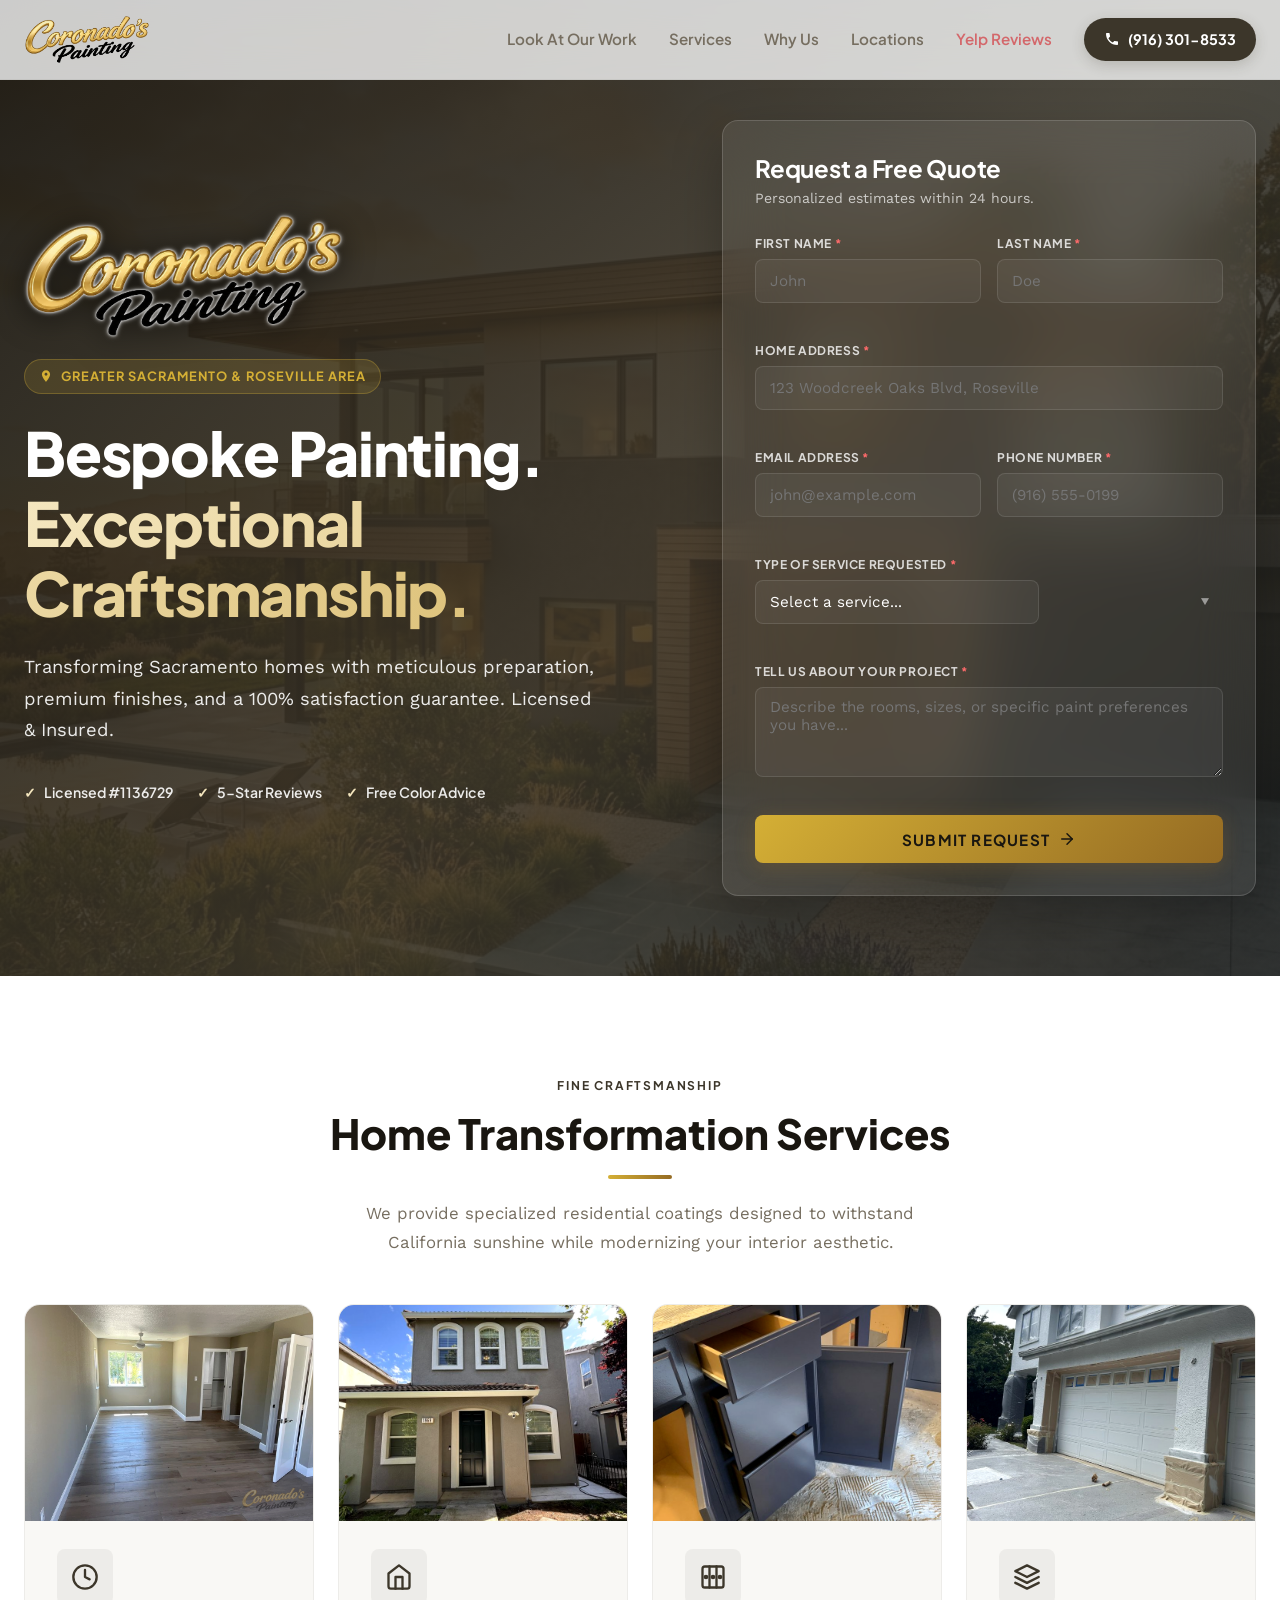
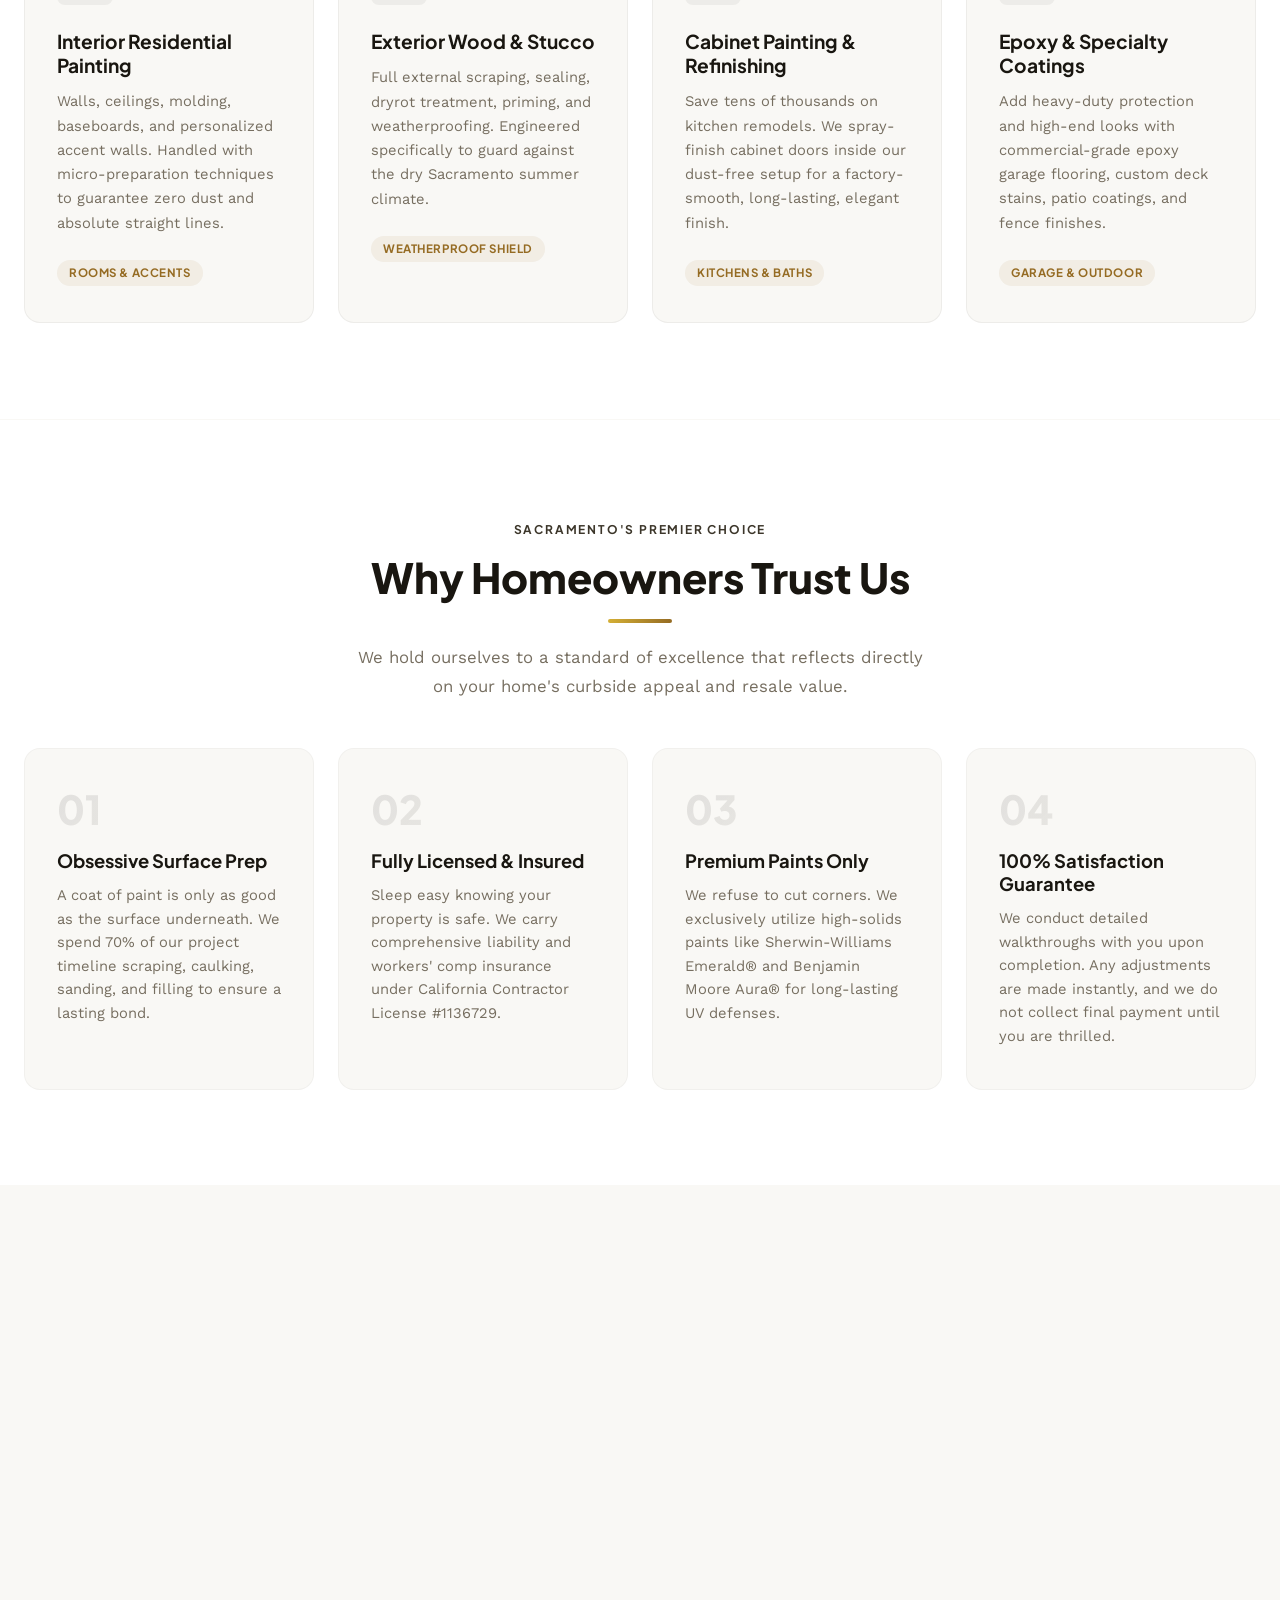
==== index.html @ 25fbe46d "Add Our Work page, photo cards on services, and homepage reorder - Move the "Real Jobs, Real Craftsm" ====
<!DOCTYPE html>
<html lang="en">
<head>
  <meta charset="UTF-8" />
  <meta name="viewport" content="width=device-width, initial-scale=1.0" />
  
  <!-- Primary SEO Meta Tags -->
  <title>Coronado's Painting | Professional Interior & Exterior Painters | Sacramento, CA</title>
  <meta name="description" content="Trusted residential interior, exterior, cabinet painting, and specialty coating services in Sacramento, Roseville, Elk Grove, and surrounding cities. Licensed, insured, 100% satisfaction guaranteed. Get your instant quote!" />
  <link rel="canonical" href="https://coronado-painting.com/" />
  
  <!-- Open Graph / Facebook -->
  <meta property="og:type" content="website" />
  <meta property="og:url" content="https://coronado-painting.com/" />
  <meta property="og:title" content="Coronado's Painting | Professional Painting Services in Sacramento" />
  <meta property="og:description" content="Sleek, modern home transformation services in Greater Sacramento. Licensed, insured, and dedicated to fine craftsmanship." />
  <meta property="og:image" content="assets/hero-home.png" />

  <!-- Twitter -->
  <meta property="twitter:card" content="summary_large_image" />
  <meta property="twitter:url" content="https://coronado-painting.com/" />
  <meta property="twitter:title" content="Coronado's Painting | Professional Painting Services" />
  <meta property="twitter:description" content="Expert interior, exterior, and cabinet painting in Roseville, Sacramento, and surrounding areas. Free estimates available." />
  <meta property="twitter:image" content="assets/hero-home.png" />

  <!-- Favicon -->
  <link rel="icon" type="image/png" href="data:image/svg+xml,<svg xmlns=%22http://www.w3.org/2000/svg%22 viewBox=%220 0 100 100%22><text y=%22.9em%22 font-size=%2290%22>🎨</text></svg>">

  <!-- Google Fonts -->
  <link rel="preconnect" href="https://fonts.googleapis.com" />
  <link rel="preconnect" href="https://fonts.gstatic.com" crossorigin />
  <link href="https://fonts.googleapis.com/css2?family=Plus+Jakarta+Sans:wght@300;400;500;600;700;800&family=Work+Sans:wght@300;400;500;600;700&display=swap" rel="stylesheet" />

  <!-- Custom CSS -->
  <link rel="stylesheet" href="styles.css" />
</head>
<body>

  <!-- Header Navigation -->
  <header id="header">
    <nav class="nav-container">
      <a href="#hero" class="nav-logo" id="nav-logo-link" aria-label="Coronado's Painting Home">
        <img src="assets/Coronados_Painting_Logo_Transparent.png" alt="Coronado's Painting" class="logo-img">
      </a>

      <!-- Desktop Links -->
      <ul class="nav-links" role="list">
        <li><a href="our-work.html" class="nav-link">Look At Our Work</a></li>
        <li><a href="#services" class="nav-link">Services</a></li>
        <li><a href="#why-choose-us" class="nav-link">Why Us</a></li>
        <li><a href="#service-areas" class="nav-link">Locations</a></li>
        <li><a href="https://www.yelp.com/biz/coronados-painting-roseville" target="_blank" rel="noopener noreferrer" class="nav-link nav-yelp">Yelp Reviews</a></li>
        <li><a href="tel:9163018533" class="nav-phone" id="nav-phone-cta">
          <svg class="phone-icon" viewBox="0 0 24 24" fill="currentColor" aria-hidden="true"><path d="M6.62 10.79c1.44 2.83 3.76 5.14 6.59 6.59l2.2-2.2c.27-.27.67-.36 1.02-.24 1.12.37 2.33.57 3.57.57.55 0 1 .45 1 1V20c0 .55-.45 1-1 1-9.39 0-17-7.61-17-17 0-.55.45-1 1-1h3.5c.55 0 1 .45 1 1 0 1.25.2 2.45.57 3.57.11.35.03.74-.25 1.02l-2.2 2.2z"/></svg>
          (916) 301-8533
        </a></li>
      </ul>

      <!-- Mobile Menu Toggle Button -->
      <button class="hamburger" id="hamburger" aria-label="Toggle navigation menu" aria-expanded="false" aria-controls="mobile-menu">
        <span></span><span></span><span></span>
      </button>
    </nav>
  </header>

  <!-- Mobile Navigation Drawer -->
  <div class="mobile-menu" id="mobile-menu" aria-hidden="true">
    <nav class="mobile-nav" aria-label="Mobile Navigation">
      <a href="our-work.html" class="mobile-link">Look At Our Work</a>
      <a href="#services" class="mobile-link">Services</a>
      <a href="#why-choose-us" class="mobile-link">Why Us</a>
      <a href="#service-areas" class="mobile-link">Locations</a>
      <a href="https://www.yelp.com/biz/coronados-painting-roseville" target="_blank" rel="noopener noreferrer" class="mobile-link mobile-nav-yelp">Yelp Reviews</a>
      <a href="tel:9163018533" class="mobile-phone">
        <svg class="phone-icon" viewBox="0 0 24 24" fill="currentColor" aria-hidden="true"><path d="M6.62 10.79c1.44 2.83 3.76 5.14 6.59 6.59l2.2-2.2c.27-.27.67-.36 1.02-.24 1.12.37 2.33.57 3.57.57.55 0 1 .45 1 1V20c0 .55-.45 1-1 1-9.39 0-17-7.61-17-17 0-.55.45-1 1-1h3.5c.55 0 1 .45 1 1 0 1.25.2 2.45.57 3.57.11.35.03.74-.25 1.02l-2.2 2.2z"/></svg>
        Call (916) 301-8533
      </a>
    </nav>
  </div>

  <main>
    <!-- Hero Section with Quote Request Form -->
    <section id="hero" class="hero-section">
      <div class="hero-bg-wrapper">
        <img src="assets/hero-home.png" alt="Luxury residential home painted beautifully by Coronado's Painting at sunset" class="hero-bg-img" fetchpriority="high" />
        <div class="hero-overlay"></div>
      </div>

      <div class="hero-container">
        <!-- Hero Text -->
        <div class="hero-content">
          <img
            src="assets/Coronados_Painting_Logo_Transparent.png"
            alt="Coronado's Painting"
            class="hero-logo"
          />
          <div class="hero-badge" id="hero-area-badge">
            <svg class="badge-icon" viewBox="0 0 24 24" fill="currentColor" aria-hidden="true"><path d="M12 2C8.13 2 5 5.13 5 9c0 5.25 7 13 7 13s7-7.75 7-13c0-3.87-3.13-7-7-7zm0 9.5c-1.38 0-2.5-1.12-2.5-2.5s1.12-2.5 2.5-2.5 2.5 1.12 2.5 2.5-1.12 2.5-2.5 2.5z"/></svg>
            Greater Sacramento & Roseville Area
          </div>
          <h1 class="hero-title">
            Bespoke Painting.<br />
            <span class="gradient-text">Exceptional Craftsmanship.</span>
          </h1>
          <p class="hero-subtitle">
            Transforming Sacramento homes with meticulous preparation, premium finishes, and a 100% satisfaction guarantee. Licensed & Insured.
          </p>
          <div class="hero-trust-row">
            <div class="trust-badge">
              <span class="trust-check">✓</span> Licensed #1136729
            </div>
            <div class="trust-badge">
              <span class="trust-check">✓</span> 5-Star Reviews
            </div>
            <div class="trust-badge">
              <span class="trust-check">✓</span> Free Color Advice
            </div>
          </div>
        </div>

        <!-- Glassmorphic Quote Request Form -->
        <div class="hero-form-wrapper" id="quote-section">
          <div class="quote-form-container">
            <h2 class="form-title">Request a Free Quote</h2>
            <p class="form-subtitle">Personalized estimates within 24 hours.</p>

            <form id="quote-form" action="https://api.web3forms.com/submit" method="POST" class="interactive-form">
              <!-- Web3Forms delivery configuration -->
              <input type="hidden" name="access_key" value="ce28f9a2-4547-4b43-9f86-7ed94930f54f" />
              <input type="hidden" name="subject" value="New Estimate Request — Coronado's Painting Website" />
              <input type="hidden" name="from_name" value="Coronado's Painting Website" />
              <!-- Fallback only: used if a visitor's browser has JavaScript disabled -->
              <input type="hidden" name="redirect" value="https://coronado-painting.com/index.html?status=success" />

              <!-- Honeypot fields for spam prevention -->
              <div class="visually-hidden" aria-hidden="true">
                <label for="honeypot">Leave this blank</label>
                <input type="text" id="honeypot" name="honeypot" tabindex="-1" autocomplete="off" />
              </div>
              <input type="checkbox" name="botcheck" class="visually-hidden" tabindex="-1" aria-hidden="true" />

              <!-- Name Fields (adjacent) -->
              <div class="form-row">
                <div class="form-group">
                  <label for="first-name">First Name <span class="required">*</span></label>
                  <input type="text" id="first-name" name="first_name" required autocomplete="given-name" placeholder="John" aria-required="true" />
                  <span class="error-msg" id="first-name-error" aria-live="polite"></span>
                </div>
                <div class="form-group">
                  <label for="last-name">Last Name <span class="required">*</span></label>
                  <input type="text" id="last-name" name="last_name" required autocomplete="family-name" placeholder="Doe" aria-required="true" />
                  <span class="error-msg" id="last-name-error" aria-live="polite"></span>
                </div>
              </div>

              <!-- Address Field -->
              <div class="form-group">
                <label for="address">Home Address <span class="required">*</span></label>
                <input type="text" id="address" name="address" required autocomplete="street-address" placeholder="123 Woodcreek Oaks Blvd, Roseville" aria-required="true" />
                <span class="error-msg" id="address-error" aria-live="polite"></span>
              </div>

              <!-- Contact Info Fields (adjacent) -->
              <div class="form-row">
                <div class="form-group">
                  <label for="email">Email Address <span class="required">*</span></label>
                  <input type="email" id="email" name="email" required autocomplete="email" placeholder="john@example.com" aria-required="true" />
                  <span class="error-msg" id="email-error" aria-live="polite"></span>
                </div>
                <div class="form-group">
                  <label for="phone">Phone Number <span class="required">*</span></label>
                  <input type="tel" id="phone" name="phone" required autocomplete="tel" placeholder="(916) 555-0199" aria-required="true" />
                  <span class="error-msg" id="phone-error" aria-live="polite"></span>
                </div>
              </div>

              <!-- Type of Service Select -->
              <div class="form-group">
                <label for="service-type">Type of Service Requested <span class="required">*</span></label>
                <div class="select-wrapper">
                  <select id="service-type" name="service_type" required aria-required="true">
                    <option value="" disabled selected>Select a service...</option>
                    <option value="interior">Interior Residential Painting</option>
                    <option value="exterior">Exterior Residential Painting</option>
                    <option value="cabinet">Cabinet Refinishing & Painting</option>
                    <option value="epoxy">Epoxy Garage Flooring</option>
                    <option value="specialty">Specialty Coating (Decks & Patios)</option>
                    <option value="commercial">Commercial Painting</option>
                  </select>
                </div>
                <span class="error-msg" id="service-error" aria-live="polite"></span>
              </div>

              <!-- Detail / Scope Area -->
              <div class="form-group">
                <label for="details">Tell Us About Your Project <span class="required">*</span></label>
                <textarea id="details" name="details" required minlength="10" placeholder="Describe the rooms, sizes, or specific paint preferences you have..." aria-required="true"></textarea>
                <span class="error-msg" id="details-error" aria-live="polite"></span>
              </div>

              <!-- Submit Button -->
              <button type="submit" class="submit-btn" id="submit-quote-btn">
                <span class="btn-text">Submit Request</span>
                <svg class="arrow-icon" viewBox="0 0 24 24" fill="none" stroke="currentColor" stroke-width="2" stroke-linecap="round" stroke-linejoin="round" aria-hidden="true">
                  <line x1="5" y1="12" x2="19" y2="12"></line>
                  <polyline points="12 5 19 12 12 19"></polyline>
                </svg>
              </button>
            </form>

            <!-- Stunning dynamic success state representation -->
            <div id="form-success-container" class="form-success-overlay" aria-hidden="true">
              <div class="success-animation-card">
                <div class="checkmark-circle">
                  <svg class="checkmark-svg" viewBox="0 0 52 52">
                    <circle class="checkmark-circle-line" cx="26" cy="26" r="25" fill="none"/>
                    <path class="checkmark-check" fill="none" d="M14.1 27.2l7.1 7.2 16.7-16.8"/>
                  </svg>
                </div>
                <h3 class="success-title">Thank You, <span id="success-user-name">Client</span>!</h3>
                <p class="success-desc">Your estimate request has been logged successfully. Ramon or our consultation team will contact you at <strong id="success-user-contact">your phone/email</strong> within 24 hours.</p>
                <button type="button" class="btn-success-reset" id="success-reset-btn">Done</button>
              </div>
            </div>
          </div>
        </div>
      </div>
    </section>

    <!-- Core Services Section -->
    <section id="services" class="services-section">
      <div class="section-container">
        <div class="section-header centered">
          <span class="section-label">Fine Craftsmanship</span>
          <h2 class="section-title">Home Transformation Services</h2>
          <span class="gold-divider"></span>
          <p class="section-sub">
            We provide specialized residential coatings designed to withstand California sunshine while modernizing your interior aesthetic.
          </p>
        </div>

        <div class="services-grid">
          <!-- Interior Painting -->
          <article class="service-card reveal">
            <div class="service-card-image">
              <img src="assets/Example%20Images/interior-primary-bedroom.jpg" alt="Freshly painted primary bedroom with new wood flooring and white trim" loading="lazy" />
            </div>
            <div class="service-card-content">
              <div class="service-icon-bg">
                <svg class="service-icon" viewBox="0 0 24 24" fill="none" stroke="currentColor" stroke-width="2" stroke-linecap="round" stroke-linejoin="round" aria-hidden="true">
                  <path d="M12 22C17.5228 22 22 17.5228 22 12C22 6.47715 17.5228 2 12 2C6.47715 2 2 6.47715 2 12C2 17.5228 6.47715 22 12 22Z"/>
                  <path d="M12 6V12L16 14"/>
                </svg>
              </div>
              <h3>Interior Residential Painting</h3>
              <p>Walls, ceilings, molding, baseboards, and personalized accent walls. Handled with micro-preparation techniques to guarantee zero dust and absolute straight lines.</p>
              <span class="service-tag">Rooms & Accents</span>
            </div>
          </article>

          <!-- Exterior Painting -->
          <article class="service-card reveal">
            <div class="service-card-image">
              <img src="assets/Example%20Images/exterior-two-story-complete.jpg" alt="Two-story home exterior freshly painted in warm gray with black trim" loading="lazy" />
            </div>
            <div class="service-card-content">
              <div class="service-icon-bg">
                <svg class="service-icon" viewBox="0 0 24 24" fill="none" stroke="currentColor" stroke-width="2" stroke-linecap="round" stroke-linejoin="round" aria-hidden="true">
                  <path d="M3 9l9-7 9 7v11a2 2 0 0 1-2 2H5a2 2 0 0 1-2-2z"/>
                  <polyline points="9 22 9 12 15 12 15 22"/>
                </svg>
              </div>
              <h3>Exterior Wood & Stucco</h3>
              <p>Full external scraping, sealing, dryrot treatment, priming, and weatherproofing. Engineered specifically to guard against the dry Sacramento summer climate.</p>
              <span class="service-tag">Weatherproof Shield</span>
            </div>
          </article>

          <!-- Cabinet Refinishing -->
          <article class="service-card reveal">
            <div class="service-card-image">
              <img src="assets/Example%20Images/detail-vanity-cabinet.jpg" alt="Bathroom vanity cabinet freshly refinished in navy blue with open drawers" loading="lazy" />
            </div>
            <div class="service-card-content">
              <div class="service-icon-bg">
                <svg class="service-icon" viewBox="0 0 24 24" fill="none" stroke="currentColor" stroke-width="2" stroke-linecap="round" stroke-linejoin="round" aria-hidden="true">
                  <rect x="3" y="3" width="18" height="18" rx="2" ry="2"/>
                  <line x1="9" y1="3" x2="9" y2="21"/>
                  <line x1="15" y1="3" x2="15" y2="21"/>
                  <circle cx="6" cy="12" r="1"/>
                  <circle cx="12" cy="12" r="1"/>
                  <circle cx="18" cy="12" r="1"/>
                </svg>
              </div>
              <h3>Cabinet Painting & Refinishing</h3>
              <p>Save tens of thousands on kitchen remodels. We spray-finish cabinet doors inside our dust-free setup for a factory-smooth, long-lasting, elegant finish.</p>
              <span class="service-tag">Kitchens & Baths</span>
            </div>
          </article>

          <!-- Specialty Coatings -->
          <article class="service-card reveal">
            <div class="service-card-image">
              <img src="assets/Example%20Images/exterior-garage-detail.jpg" alt="Garage exterior masked and prepped for painting" loading="lazy" />
            </div>
            <div class="service-card-content">
              <div class="service-icon-bg">
                <svg class="service-icon" viewBox="0 0 24 24" fill="none" stroke="currentColor" stroke-width="2" stroke-linecap="round" stroke-linejoin="round" aria-hidden="true">
                  <path d="M12 2L2 7l10 5 10-5-10-5zM2 17l10 5 10-5M2 12l10 5 10-5"/>
                </svg>
              </div>
              <h3>Epoxy & Specialty Coatings</h3>
              <p>Add heavy-duty protection and high-end looks with commercial-grade epoxy garage flooring, custom deck stains, patio coatings, and fence finishes.</p>
              <span class="service-tag">Garage & Outdoor</span>
            </div>
          </article>
        </div>
      </div>
    </section>

    <!-- Why Coronado (Trust Section) -->
    <section id="why-choose-us" class="why-section">
      <div class="section-container">
        <div class="section-header centered">
          <span class="section-label">Sacramento's Premier Choice</span>
          <h2 class="section-title">Why Homeowners Trust Us</h2>
          <span class="gold-divider"></span>
          <p class="section-sub">
            We hold ourselves to a standard of excellence that reflects directly on your home's curbside appeal and resale value.
          </p>
        </div>

        <div class="why-grid">
          <!-- Meticulous Prep -->
          <div class="why-card reveal">
            <div class="why-num">01</div>
            <h3>Obsessive Surface Prep</h3>
            <p>A coat of paint is only as good as the surface underneath. We spend 70% of our project timeline scraping, caulking, sanding, and filling to ensure a lasting bond.</p>
          </div>

          <!-- Licensed Safeguards -->
          <div class="why-card reveal">
            <div class="why-num">02</div>
            <h3>Fully Licensed & Insured</h3>
            <p>Sleep easy knowing your property is safe. We carry comprehensive liability and workers' comp insurance under California Contractor License #1136729.</p>
          </div>

          <!-- High-End Formulations -->
          <div class="why-card reveal">
            <div class="why-num">03</div>
            <h3>Premium Paints Only</h3>
            <p>We refuse to cut corners. We exclusively utilize high-solids paints like Sherwin-Williams Emerald® and Benjamin Moore Aura® for long-lasting UV defenses.</p>
          </div>

          <!-- Satisfaction Guarantee -->
          <div class="why-card reveal">
            <div class="why-num">04</div>
            <h3>100% Satisfaction Guarantee</h3>
            <p>We conduct detailed walkthroughs with you upon completion. Any adjustments are made instantly, and we do not collect final payment until you are thrilled.</p>
          </div>
        </div>
      </div>
    </section>

    <!-- Service Areas -->
    <section id="service-areas" class="areas-section">
      <div class="section-container">
        <div class="areas-grid-layout">
          <!-- Text column -->
          <div class="areas-info">
            <span class="section-label">Local Focus</span>
            <h2 class="section-title">Servicing the Greater Sacramento Area</h2>
            <span class="gold-divider"></span>
            <p class="areas-desc">
              Based out of Roseville, CA, our painting crews are active daily in residential communities across Placer, El Dorado, and Sacramento counties.
            </p>
            <div class="areas-cards-wrapper">
              <!-- Card 1: Phone Contact -->
              <div class="contact-card">
                <h4 class="card-title">Need Immediate Help?</h4>
                <p class="card-desc">Speak directly with Ramon Coronado for quick questions or emergency scheduling.</p>
                <a href="tel:9163018533" class="phone-block-btn">
                  <svg class="phone-icon-large" viewBox="0 0 24 24" fill="currentColor" aria-hidden="true"><path d="M6.62 10.79c1.44 2.83 3.76 5.14 6.59 6.59l2.2-2.2c.27-.27.67-.36 1.02-.24 1.12.37 2.33.57 3.57.57.55 0 1 .45 1 1V20c0 .55-.45 1-1 1-9.39 0-17-7.61-17-17 0-.55.45-1 1-1h3.5c.55 0 1 .45 1 1 0 1.25.2 2.45.57 3.57.11.35.03.74-.25 1.02l-2.2 2.2z"/></svg>
                  <div>
                    <span class="btn-subtext">Direct Call Line</span>
                    <span class="btn-maintext">(916) 301-8533</span>
                  </div>
                </a>
              </div>

              <!-- Card 2: Yelp Trust -->
              <div class="yelp-card reveal">
                <div class="yelp-header">
                  <svg class="yelp-icon" viewBox="0 0 24 24" fill="currentColor" aria-hidden="true">
                    <path d="M12 22.8c.2 0 .4-.1.5-.3.1-.3.1-.8-.1-1.3-.4-1.2-1.3-3.2-1.9-4.2-.1-.2-.3-.3-.6-.2-.3.1-.4.3-.4.6v4.9c0 .3.2.5.5.5zm1.5-8.3c.2.1.4.1.6 0 1-.5 3-1.6 4-2.1.2-.1.3-.4.3-.6 0-.3-.2-.5-.5-.5h-4.9c-.3 0-.5.2-.5.5-.1.3 0 .6.2.7zm-4.3-1.6c-.1.2-.1.4 0 .6.5 1 1.6 3 2.1 4 .1.2.4.3.6.3.3 0 .5-.2.5-.5V13c0-.3-.2-.5-.5-.5-.3-.1-.6 0-.7.2zm9.1 5.3c-.2.2-.2.5 0 .7.6.8 1.9 2.5 2.5 3.3.2.2.5.3.7.1.2-.2.2-.5.1-.7l-2.6-4.3c-.2-.2-.5-.3-.7-.1zm-9.3-9.5c.2-.2.3-.5.1-.7-.8-.9-2.3-2.7-3.1-3.6-.2-.2-.5-.2-.7 0-.2.2-.2.5 0 .7l3 4.4c.1.2.4.3.7.2z"/>
                  </svg>
                  <h4 class="card-title">Yelp Verified</h4>
                </div>

                <!--
                  LIVE YELP RATING — powered by a small server-side proxy
                  (yelp-rating.php) that calls the official Yelp Places API and
                  caches the result for 24 hours. Browser JavaScript can't call
                  Yelp's API directly — Yelp blocks cross-origin requests — so
                  this needs to run on a PHP-enabled host (the same one the
                  quote form uses).

                  To activate:
                    1. Get an API key at https://business.yelp.com/data
                       (requires choosing a plan / starting a trial).
                    2. Open yelp-rating.php and replace YOUR_YELP_API_KEY_HERE
                       with that key.
                    3. Confirm YELP_BUSINESS_ALIAS in that file matches your
                       Yelp business slug (currently "coronados-painting-roseville",
                       taken from the Yelp link used elsewhere on this page).
                    4. Upload yelp-rating.php to the same folder as index.html
                       on your live host.

                  Until the key is added, app.js's fetch() to yelp-rating.php
                  fails quietly and this static fallback stays on screen.
                -->
                <div id="yelp-widget-embed" class="yelp-stars-row">
                  <span class="yelp-stars" id="yelp-stars-display">★★★★★</span>
                  <span class="yelp-rating" id="yelp-rating-display">5.0 Rating</span>
                </div>
                <p class="card-desc">Check out customer reviews on our professional exterior weather sealing and cabinet painting.</p>
                <a href="https://www.yelp.com/biz/coronados-painting-roseville" target="_blank" rel="noopener noreferrer" class="yelp-block-btn">
                  <span>Read Yelp Reviews</span>
                  <svg viewBox="0 0 24 24" fill="none" stroke="currentColor" stroke-width="2.5" class="external-link-icon" aria-hidden="true"><path d="M18 13v6a2 2 0 0 1-2 2H5a2 2 0 0 1-2-2V8a2 2 0 0 1 2-2h6M15 3h6v6M10 14L21 3"/></svg>
                </a>
              </div>
            </div>
          </div>

          <!-- Cities Badges Grid -->
          <div class="cities-grid">
            <div class="city-badge reveal">
              <span class="city-icon">🏡</span>
              <div class="city-details">
                <h3>Roseville</h3>
                <p>Our home base</p>
              </div>
            </div>

            <div class="city-badge reveal">
              <span class="city-icon">🌳</span>
              <div class="city-details">
                <h3>Sacramento</h3>
                <p>Greater metro area</p>
              </div>
            </div>

            <div class="city-badge reveal">
              <span class="city-icon">🌾</span>
              <div class="city-details">
                <h3>Elk Grove</h3>
                <p>Residential suburbs</p>
              </div>
            </div>

            <div class="city-badge reveal">
              <span class="city-icon">⛵</span>
              <div class="city-details">
                <h3>Folsom</h3>
                <p>Lakefront communities</p>
              </div>
            </div>

            <div class="city-badge reveal">
              <span class="city-icon">⛰️</span>
              <div class="city-details">
                <h3>Rocklin</h3>
                <p>Placer County hills</p>
              </div>
            </div>

            <div class="city-badge reveal">
              <span class="city-icon">🌻</span>
              <div class="city-details">
                <h3>Davis</h3>
                <p>University neighborhoods</p>
              </div>
            </div>

            <div class="city-badge reveal">
              <span class="city-icon">🌾</span>
              <div class="city-details">
                <h3>Lincoln</h3>
                <p>North metro suburbs</p>
              </div>
            </div>

            <div class="city-badge reveal">
              <span class="city-icon">🍇</span>
              <div class="city-details">
                <h3>Granite Bay</h3>
                <p>Luxury properties</p>
              </div>
            </div>
          </div>
        </div>
      </div>
    </section>
  </main>

  <!-- Footer -->
  <footer id="footer">
    <div class="footer-container">
      <div class="footer-grid">
        <!-- Brand Info -->
        <div class="footer-col brand-col">
          <div class="footer-logo">
            <div class="footer-logo-img-wrapper">
              <img src="assets/Coronados_Painting_Logo_Transparent.png" alt="Coronado's Painting" class="footer-logo-img">
            </div>
          </div>
          <p class="footer-desc">
            Premium residential interior, exterior, cabinet refinishing, and deck staining services across the Sacramento valley. Quality that transforms.
          </p>
          <div class="license-tag">CA State License: #1136729</div>
        </div>

        <!-- Working Hours -->
        <div class="footer-col">
          <h3>Working Hours</h3>
          <span class="footer-divider"></span>
          <ul class="hours-list" role="list">
            <li><span>Monday – Friday:</span> <span>8:00 AM – 5:30 PM</span></li>
            <li><span>Saturday:</span> <span>8:00 AM – 5:30 PM</span></li>
            <li><span>Sunday:</span> <span class="closed">Closed</span></li>
          </ul>
        </div>

        <!-- Contact details -->
        <div class="footer-col">
          <h3>Contact Info</h3>
          <span class="footer-divider"></span>
          <ul class="contact-details-list" role="list">
            <li>
              <span class="contact-label">Email:</span>
              <a href="mailto:coronadoli_ramon@hotmail.com" class="contact-value">coronadoli_ramon@hotmail.com</a>
            </li>
            <li>
              <span class="contact-label">Phone:</span>
              <a href="tel:9163018533" class="contact-value">(916) 301-8533</a>
            </li>
            <li>
              <span class="contact-label">Office Address:</span>
              <span class="contact-value">Woodcreek Oaks Blvd #801, Roseville, CA</span>
            </li>
          </ul>
        </div>
      </div>

      <!-- Copyright & Bottom bar -->
      <div class="footer-bottom">
        <p>&copy; 2026 Coronado's Painting. All rights reserved. Servicing Sacramento, CA & surrounding areas.</p>
      </div>
    </div>
  </footer>

  <!-- Scroll Back to Top Button -->
  <button id="back-to-top-btn" class="back-to-top" aria-label="Back to top" title="Scroll back to top">
    <svg viewBox="0 0 24 24" fill="none" stroke="currentColor" stroke-width="2.5" stroke-linecap="round" stroke-linejoin="round" class="arrow-up-icon" aria-hidden="true">
      <line x1="12" y1="19" x2="12" y2="5"></line>
      <polyline points="5 12 12 5 19 12"></polyline>
    </svg>
  </button>

  <!-- Sticky Mobile Call Bar — visible only on small screens (see @media max-width: 768px).
       Fixes the mobile UX gap where the header's Call button is hidden inside the
       hamburger drawer; this gives phone/quote actions one tap away at all times. -->
  <div class="mobile-call-bar" id="mobile-call-bar">
    <div class="mobile-call-bar-inner">
      <a href="tel:9163018533" class="mobile-call-btn" aria-label="Call Coronado's Painting at (916) 301-8533">
        <svg class="phone-icon" viewBox="0 0 24 24" fill="currentColor" aria-hidden="true"><path d="M6.62 10.79c1.44 2.83 3.76 5.14 6.59 6.59l2.2-2.2c.27-.27.67-.36 1.02-.24 1.12.37 2.33.57 3.57.57.55 0 1 .45 1 1V20c0 .55-.45 1-1 1-9.39 0-17-7.61-17-17 0-.55.45-1 1-1h3.5c.55 0 1 .45 1 1 0 1.25.2 2.45.57 3.57.11.35.03.74-.25 1.02l-2.2 2.2z"/></svg>
        Call Now
      </a>
      <a href="#quote-section" class="mobile-quote-btn">Get Free Quote</a>
    </div>
  </div>

  <!-- Script logic -->
  <script src="app.js"></script>
</body>
</html>
---- styles.css ----
/* ─── Coronado's Painting Landing Page Design System ──────────────────────── */

/* ─── Typography & Font Pairings ─────────────────────────── */
@import url('https://fonts.googleapis.com/css2?family=Plus+Jakarta+Sans:wght@300;400;500;600;700;800&family=Work+Sans:wght@300;400;500;600;700&display=swap');

/* ─── Variables & Tokens (Gold & Black Theme — LOCAL PREVIEW) ─
   NOTE: This is a preview palette swap, not yet matched to the logo
   (which is still navy/red). Original navy/red values are preserved
   in git history — see the "theme-preview" branch pattern used
   previously in this repo to compare/revert. ───────────────── */
:root {
  /* HSL Colors — Gold & Black preview palette */
  --primary-hsl:       40, 18%, 20%;   /* Warm Black       #3C362A */
  --secondary-hsl:     40, 22%, 8%;    /* Near-Black       #191610 */
  --tertiary-hsl:      46, 65%, 52%;   /* Bright Gold      #D4AF35 */
  --accent-hsl:        38, 62%, 36%;   /* Deep Antique Gold #956B23 */
  --neutral-bg-hsl:    40, 25%, 97%;   /* Warm Ivory       #F9F8F5 */
  --sage-muted-hsl:    40, 10%, 55%;   /* Warm Muted Gray */
  --slate-gray-hsl:    38, 10%, 42%;   /* Warm Slate Gray */

  /* Compiled Colors */
  --primary:           hsl(var(--primary-hsl));
  --secondary:         hsl(var(--secondary-hsl));
  --tertiary:          hsl(var(--tertiary-hsl));
  --accent:            hsl(var(--accent-hsl));
  --neutral-bg:        hsl(var(--neutral-bg-hsl));
  --sage-muted:        hsl(var(--sage-muted-hsl));
  --slate-gray:        hsl(var(--slate-gray-hsl));
  --dark-charcoal:     #191c1d;
  --white:             #ffffff;

  /* Typography Sizes & Families */
  --font-heading:      'Plus Jakarta Sans', sans-serif;
  --font-body:         'Work Sans', sans-serif;

  /* Layout and Sizing Variables */
  --radius-sm:         4px;
  --radius-md:         8px;
  --radius-lg:         16px;
  --radius-full:       9999px;
  --transition-smooth: 0.35s cubic-bezier(0.4, 0, 0.2, 1);
  --transition-fast:   0.2s cubic-bezier(0.4, 0, 0.2, 1);
}

/* ─── Global Reset & Body Setup ───────────────────────────── */
*, *::before, *::after {
  box-sizing: border-box;
  margin: 0;
  padding: 0;
}

html {
  scroll-behavior: smooth;
  font-size: 16px;
  -webkit-text-size-adjust: 100%;
}

body {
  font-family: var(--font-body);
  background-color: var(--neutral-bg);
  color: var(--dark-charcoal);
  line-height: 1.6;
  overflow-x: hidden;
  -webkit-font-smoothing: antialiased;
}

h1, h2, h3, h4 {
  font-family: var(--font-heading);
  color: var(--secondary);
  line-height: 1.25;
  font-weight: 700;
}

a {
  text-decoration: none;
  color: inherit;
}

img {
  display: block;
  max-width: 100%;
  height: auto;
}

/* Custom Scrollbar */
::-webkit-scrollbar {
  width: 8px;
}
::-webkit-scrollbar-track {
  background: var(--neutral-bg);
}
::-webkit-scrollbar-thumb {
  background: var(--primary);
  border-radius: var(--radius-full);
}
::-webkit-scrollbar-thumb:hover {
  background: var(--accent);
}

/* Screen reader only utility */
.visually-hidden {
  position: absolute;
  clip-path: inset(50%);
  overflow: hidden;
  width: 1px;
  height: 1px;
  margin: -1px;
  padding: 0;
  border: 0;
  white-space: nowrap;
}

/* ─── Header Navigation ───────────────────────────────────── */
#header {
  position: fixed;
  top: 0;
  left: 0;
  width: 100%;
  height: 80px;
  z-index: 1000;
  display: flex;
  align-items: center;
  border-bottom: 1px solid rgba(25, 22, 16, 0.05);
  background-color: rgba(248, 249, 250, 0.8);
  backdrop-filter: blur(20px) saturate(180%);
  -webkit-backdrop-filter: blur(20px) saturate(180%);
  transition: background-color var(--transition-smooth), height var(--transition-smooth), border-color var(--transition-smooth);
}

/* Scrolled Nav bar look */
#header.scrolled {
  height: 70px;
  background-color: rgba(248, 249, 250, 0.95);
  border-bottom: 1px solid rgba(60, 54, 42, 0.1);
  box-shadow: 0 4px 30px rgba(0, 0, 0, 0.03);
}

.nav-container {
  width: 100%;
  max-width: 1280px;
  margin: 0 auto;
  padding: 0 24px;
  display: flex;
  align-items: center;
  justify-content: space-between;
}

.nav-logo {
  display: flex;
  align-items: center;
  gap: 12px;
}

.logo-svg {
  width: 36px;
  height: 36px;
  transition: transform var(--transition-smooth);
}

.logo-img {
  height: 50px;
  width: auto;
  object-fit: contain;
  transition: height var(--transition-smooth), transform var(--transition-smooth);
  flex-shrink: 0;
}

#header.scrolled .logo-img {
  height: 44px;
}

.nav-logo:hover .logo-img {
  transform: scale(1.05);
}

.logo-text {
  font-family: var(--font-heading);
  font-size: 1.25rem;
  font-weight: 800;
  color: var(--secondary);
  letter-spacing: -0.02em;
}

.logo-text .highlight {
  color: var(--primary);
}

.nav-links {
  display: flex;
  align-items: center;
  gap: 32px;
  list-style: none;
}

.nav-link {
  font-family: var(--font-heading);
  font-size: 0.95rem;
  font-weight: 600;
  color: var(--slate-gray);
  position: relative;
  padding: 6px 0;
  transition: color var(--transition-fast);
}

.nav-link::after {
  content: '';
  position: absolute;
  bottom: 0;
  left: 0;
  width: 100%;
  height: 2px;
  background-color: var(--primary);
  transform: scaleX(0);
  transform-origin: right;
  transition: transform var(--transition-smooth);
}

.nav-link:hover {
  color: var(--primary);
}

.nav-link:hover::after {
  transform: scaleX(1);
  transform-origin: left;
}

/* Marks the nav link matching the page currently being viewed */
.nav-link.is-current,
.mobile-link.is-current {
  color: var(--primary);
}

.nav-link.is-current::after {
  transform: scaleX(1);
  transform-origin: left;
}

/* Faded Red Yelp link in navigation */
.nav-yelp {
  color: hsla(358, 60%, 58%, 0.85) !important;
}

.nav-yelp::after {
  background-color: #d32323 !important; /* Red hover underline matching brand */
}

.nav-yelp:hover {
  color: #d32323 !important;
}

/* Mobile nav yelp faded red */
.mobile-nav-yelp {
  color: hsla(358, 60%, 58%, 0.85) !important;
}

.mobile-nav-yelp:hover {
  color: #d32323 !important;
}

.nav-phone {
  display: flex;
  align-items: center;
  gap: 8px;
  font-family: var(--font-heading);
  font-size: 0.9rem;
  font-weight: 700;
  color: var(--white);
  background-color: var(--primary);
  padding: 10px 20px;
  border-radius: var(--radius-full);
  transition: transform var(--transition-fast), background-color var(--transition-fast), box-shadow var(--transition-fast);
  box-shadow: 0 4px 14px rgba(60, 54, 42, 0.2);
}

.nav-phone:hover {
  background-color: var(--secondary);
  transform: translateY(-2px);
  box-shadow: 0 6px 20px rgba(25, 22, 16, 0.25);
}

.phone-icon {
  width: 16px;
  height: 16px;
}

/* Hamburger toggle menu */
.hamburger {
  display: none;
  flex-direction: column;
  justify-content: space-between;
  width: 24px;
  height: 18px;
  background: none;
  border: none;
  cursor: pointer;
  z-index: 1001;
  padding: 0;
}

.hamburger span {
  display: block;
  width: 100%;
  height: 2px;
  background-color: var(--secondary);
  border-radius: var(--radius-full);
  transition: transform var(--transition-smooth), opacity var(--transition-smooth);
}

.hamburger[aria-expanded="true"] span:nth-child(1) {
  transform: translateY(8px) rotate(45deg);
}

.hamburger[aria-expanded="true"] span:nth-child(2) {
  opacity: 0;
}

.hamburger[aria-expanded="true"] span:nth-child(3) {
  transform: translateY(-8px) rotate(-45deg);
}

/* Mobile navigation drawer */
.mobile-menu {
  position: fixed;
  top: 0;
  right: 0;
  width: 100%;
  height: 100vh;
  background-color: rgba(248, 249, 250, 0.98);
  backdrop-filter: blur(20px);
  -webkit-backdrop-filter: blur(20px);
  z-index: 999;
  display: flex;
  align-items: center;
  justify-content: center;
  opacity: 0;
  pointer-events: none;
  transition: opacity var(--transition-smooth);
}

.mobile-menu.open {
  opacity: 1;
  pointer-events: auto;
}

.mobile-nav {
  display: flex;
  flex-direction: column;
  align-items: center;
  gap: 24px;
}

.mobile-link {
  font-family: var(--font-heading);
  font-size: 1.5rem;
  font-weight: 700;
  color: var(--secondary);
  transition: color var(--transition-fast);
}

.mobile-link:hover {
  color: var(--primary);
}

.mobile-phone {
  display: flex;
  align-items: center;
  gap: 12px;
  font-family: var(--font-heading);
  font-size: 1.2rem;
  font-weight: 700;
  color: var(--white);
  background-color: var(--accent);
  padding: 14px 28px;
  border-radius: var(--radius-full);
  margin-top: 16px;
  box-shadow: 0 4px 14px rgba(149, 107, 35, 0.3);
}

/* ─── Hero Section with Quote Form ─────────────────────────── */
.hero-section {
  position: relative;
  min-height: 100vh;
  padding: 120px 24px 80px;
  display: flex;
  align-items: center;
  justify-content: center;
}

.hero-bg-wrapper {
  position: absolute;
  top: 0;
  left: 0;
  width: 100%;
  height: 100%;
  overflow: hidden;
  z-index: 1;
}

.hero-bg-img {
  width: 100%;
  height: 100%;
  object-fit: cover;
  object-position: center;
}

.hero-overlay {
  position: absolute;
  top: 0;
  left: 0;
  width: 100%;
  height: 100%;
  background: linear-gradient(135deg, rgba(25, 22, 16, 0.96) 0%, rgba(60, 54, 42, 0.88) 55%, rgba(25, 28, 29, 0.82) 100%);
  z-index: 2;
}

.hero-container {
  position: relative;
  width: 100%;
  max-width: 1280px;
  margin: 0 auto;
  z-index: 3;
  display: grid;
  grid-template-columns: 1.1fr 0.9fr;
  gap: 48px;
  align-items: center;
}

.hero-content {
  color: var(--white);
  padding-right: 24px;
}

/* Hero Logo — sized to match the "Greater Sacramento & Roseville Area" badge width */
.hero-logo {
  /* width drives the size so the logo aligns with the badge below it.
     clamp: 200px floor, 65vw fluid (≈325px at 500px, fills badge width),
     320px ceiling on large screens. height:auto preserves the logo's
     native aspect ratio (wide text wordmark, ~2.5:1). */
  width: clamp(200px, 65vw, 320px);
  height: auto;
  object-fit: contain;
  display: block;
  margin-bottom: 20px;
  /* Multi-layer drop-shadow: white outline glow + dark depth shadow */
  filter:
    drop-shadow(0 0 1px rgba(255,255,255,0.9))
    drop-shadow(0 0 2px rgba(255,255,255,0.7))
    drop-shadow(0 4px 16px rgba(0, 0, 0, 0.6));
  transition: filter var(--transition-fast), transform var(--transition-fast);
}

.hero-logo:hover {
  filter:
    drop-shadow(0 0 1px rgba(255,255,255,0.9))
    drop-shadow(0 0 3px rgba(255,255,255,0.6))
    drop-shadow(0 6px 24px rgba(0, 0, 0, 0.7));
  transform: scale(1.04);
}

.hero-badge {
  display: inline-flex;
  align-items: center;
  gap: 8px;
  font-family: var(--font-heading);
  font-size: 0.8rem;
  font-weight: 700;
  color: var(--tertiary); /* bright gold reads far better than deep gold against the dark hero */
  background-color: rgba(212, 175, 53, 0.15);
  border: 1px solid rgba(212, 175, 53, 0.3);
  padding: 6px 14px;
  border-radius: var(--radius-full);
  text-transform: uppercase;
  letter-spacing: 0.08em;
  margin-bottom: 24px;
}

.badge-icon {
  width: 14px;
  height: 14px;
}

.hero-title {
  font-size: clamp(2.2rem, 5vw, 3.8rem);
  font-weight: 800;
  color: var(--white);
  line-height: 1.15;
  margin-bottom: 24px;
  letter-spacing: -0.02em;
}

.gradient-text {
  background: linear-gradient(90deg, #f4e6be, #dec37c);
  -webkit-background-clip: text;
  -webkit-text-fill-color: transparent;
}

.hero-subtitle {
  font-size: clamp(1rem, 2vw, 1.15rem);
  font-weight: 400;
  color: rgba(255, 255, 255, 0.9);
  margin-bottom: 36px;
  max-width: 580px;
  line-height: 1.7;
}

.hero-trust-row {
  display: flex;
  flex-wrap: wrap;
  gap: 16px 24px;
}

.trust-badge {
  display: flex;
  align-items: center;
  gap: 8px;
  font-family: var(--font-heading);
  font-size: 0.88rem;
  font-weight: 600;
  color: rgba(255, 255, 255, 0.9);
}

.trust-check {
  color: #f4e6be;
  font-weight: 900;
}

/* Hero Glassmorphic Form */
.hero-form-wrapper {
  perspective: 1000px;
}

.quote-form-container {
  background: rgba(255, 255, 255, 0.08);
  border: 1px solid rgba(255, 255, 255, 0.15);
  backdrop-filter: blur(30px);
  -webkit-backdrop-filter: blur(30px);
  border-radius: var(--radius-lg);
  padding: 32px;
  box-shadow: 0 20px 50px rgba(0, 0, 0, 0.25);
  position: relative;
  overflow: hidden;
  transition: transform 0.6s cubic-bezier(0.4, 0, 0.2, 1);
}

.form-title {
  color: var(--white);
  font-size: 1.5rem;
  font-weight: 700;
  margin-bottom: 4px;
  letter-spacing: -0.01em;
}

.form-subtitle {
  color: rgba(255, 255, 255, 0.7);
  font-size: 0.88rem;
  margin-bottom: 24px;
}

.form-row {
  display: grid;
  grid-template-columns: 1fr 1fr;
  gap: 16px;
}

.form-group {
  display: flex;
  flex-direction: column;
  gap: 6px;
  margin-bottom: 16px;
  position: relative;
}

.form-group label {
  font-family: var(--font-heading);
  font-size: 0.75rem;
  font-weight: 700;
  text-transform: uppercase;
  letter-spacing: 0.05em;
  color: rgba(255, 255, 255, 0.8);
}

.form-group label .required {
  color: #ff6b6b;
}

.form-group input,
.form-group select,
.form-group textarea {
  background: rgba(255, 255, 255, 0.05);
  border: 1px solid rgba(255, 255, 255, 0.1);
  border-radius: var(--radius-md);
  padding: 10px 14px;
  color: var(--white);
  font-family: var(--font-body);
  font-size: 0.95rem;
  outline: none;
  min-height: 44px;
  transition: border-color var(--transition-fast), background-color var(--transition-fast), box-shadow var(--transition-fast);
}

.form-group input:hover,
.form-group select:hover,
.form-group textarea:hover {
  background: rgba(255, 255, 255, 0.08);
  border-color: rgba(255, 255, 255, 0.2);
}

.form-group input:focus,
.form-group select:focus,
.form-group textarea:focus {
  background: rgba(255, 255, 255, 0.12);
  border-color: #dec37c;
  box-shadow: 0 0 0 3px rgba(222, 195, 124, 0.25);
}

.form-group select {
  appearance: none;
  -webkit-appearance: none;
  cursor: pointer;
}

/* Custom styled select arrow */
.select-wrapper {
  position: relative;
  width: 100%;
}

.select-wrapper::after {
  content: '▼';
  font-size: 0.65rem;
  color: rgba(255, 255, 255, 0.5);
  position: absolute;
  right: 14px;
  top: 50%;
  transform: translateY(-50%);
  pointer-events: none;
  transition: color var(--transition-fast);
}

.form-group select:focus + .select-wrapper::after {
  color: #dec37c;
}

.form-group select option {
  background-color: var(--secondary);
  color: var(--white);
}

.form-group textarea {
  resize: vertical;
  min-height: 90px;
}

/* Error text constraints styling */
.error-msg {
  font-size: 0.72rem;
  color: #ff6b6b;
  margin-top: 2px;
  min-height: 14px;
  display: block;
}

/* Invalid inputs styling natively matching guides */
.form-group input:invalid:user-invalid,
.form-group textarea:invalid:user-invalid,
.form-group select:invalid:user-invalid {
  border-color: #ff6b6b;
  background-color: rgba(255, 107, 107, 0.05);
}

/* ─── :user-valid / :user-invalid — Scroll-Driven Form Feedback ─ */
/*
 * Native CSS :user-invalid shows errors only AFTER the user has
 * interacted with a field (not prematurely on page load).
 * Baseline: Newly available (Chrome 119+, Firefox 88+, Safari 16.5+)
 */

/* Error state: red ring after user has touched the field */
.form-group input:user-invalid,
.form-group select:user-invalid,
.form-group textarea:user-invalid {
  border-color: #ff6b6b;
  background-color: rgba(255, 107, 107, 0.07);
  box-shadow: 0 0 0 3px rgba(255, 107, 107, 0.12);
}

/* Success state: green ring once input is valid after interaction */
.form-group input:user-valid,
.form-group select:user-valid,
.form-group textarea:user-valid {
  /* Gold, not the near-black primary — primary would be invisible against
     this dark glassmorphic form now that the theme is black/gold. */
  border-color: rgba(212, 175, 53, 0.55);
  box-shadow: 0 0 0 3px rgba(212, 175, 53, 0.12);
}

/* Submit Form Button */
.submit-btn {
  width: 100%;
  background: linear-gradient(135deg, var(--tertiary), var(--accent));
  color: var(--secondary); /* dark text on gold — white-on-gold fails contrast (~2:1) */
  font-family: var(--font-heading);
  font-weight: 700;
  font-size: 0.95rem;
  text-transform: uppercase;
  letter-spacing: 0.08em;
  padding: 14px;
  border: none;
  border-radius: var(--radius-md);
  cursor: pointer;
  display: flex;
  align-items: center;
  justify-content: center;
  gap: 8px;
  box-shadow: 0 4px 20px rgba(149, 107, 35, 0.3);
  transition: transform var(--transition-fast), box-shadow var(--transition-fast), background var(--transition-fast);
  min-height: 48px;
}

.submit-btn:hover {
  transform: translateY(-2px);
  box-shadow: 0 8px 30px rgba(149, 107, 35, 0.45);
}

.submit-btn:active {
  transform: translateY(0);
}

.arrow-icon {
  width: 18px;
  height: 18px;
  transition: transform var(--transition-fast);
}

.submit-btn:hover .arrow-icon {
  transform: translateX(4px);
}

/* Successful Form Overlay animation */
.form-success-overlay {
  position: absolute;
  top: 0;
  left: 0;
  width: 100%;
  height: 100%;
  background: rgba(25, 22, 16, 0.98);
  z-index: 10;
  display: flex;
  align-items: center;
  justify-content: center;
  padding: 32px;
  opacity: 0;
  pointer-events: none;
  transition: opacity 0.5s cubic-bezier(0.4, 0, 0.2, 1);
}

.form-success-overlay.show {
  opacity: 1;
  pointer-events: auto;
}

.success-animation-card {
  text-align: center;
  transform: translateY(30px) scale(0.9);
  transition: transform 0.6s cubic-bezier(0.175, 0.885, 0.32, 1.275);
}

.form-success-overlay.show .success-animation-card {
  transform: translateY(0) scale(1);
}

/* Success Checkmark Circle */
.checkmark-circle {
  width: 80px;
  height: 80px;
  border-radius: var(--radius-full);
  display: block;
  stroke-width: 2;
  stroke: #dec37c;
  stroke-miterlimit: 10;
  box-shadow: inset 0px 0px 0px #dec37c;
  margin: 0 auto 24px;
}

.checkmark-circle-line {
  stroke-dasharray: 166;
  stroke-dashoffset: 166;
  stroke-width: 2;
  stroke-miterlimit: 10;
  stroke: var(--primary);
  fill: none;
  animation: stroke 0.6s cubic-bezier(0.65, 0, 0.45, 1) forwards;
}

.checkmark-check {
  transform-origin: 50% 50%;
  stroke-dasharray: 48;
  stroke-dashoffset: 48;
  stroke: var(--accent);
  stroke-linecap: round;
  animation: stroke 0.3s cubic-bezier(0.65, 0, 0.45, 1) 0.6s forwards;
}

@keyframes stroke {
  100% {
    stroke-dashoffset: 0;
  }
}

.success-title {
  color: var(--white);
  font-size: 1.8rem;
  margin-bottom: 12px;
  font-family: var(--font-heading);
}

.success-desc {
  color: rgba(255, 255, 255, 0.8);
  font-size: 0.92rem;
  line-height: 1.6;
  margin-bottom: 32px;
  max-width: 320px;
}

.btn-success-reset {
  background-color: var(--primary);
  color: var(--white);
  border: 1px solid rgba(255, 255, 255, 0.2);
  padding: 10px 24px;
  border-radius: var(--radius-full);
  font-family: var(--font-heading);
  font-weight: 700;
  cursor: pointer;
  box-shadow: 0 4px 14px rgba(0, 0, 0, 0.2);
  transition: transform var(--transition-fast), background-color var(--transition-fast);
}

.btn-success-reset:hover {
  background-color: var(--accent);
  transform: translateY(-2px);
}

/* ─── Services Section ────────────────────────────────────── */
.services-section {
  padding: 96px 24px;
  background-color: var(--white);
  position: relative;
  /* Performance: defer rendering until near viewport */
  content-visibility: auto;
  contain-intrinsic-size: auto none auto 700px;
}

.section-container {
  width: 100%;
  max-width: 1280px;
  margin: 0 auto;
}

.section-header {
  margin-bottom: 48px;
}

.section-header.centered {
  text-align: center;
}

.section-label {
  display: inline-block;
  font-family: var(--font-heading);
  font-size: 0.75rem;
  font-weight: 700;
  text-transform: uppercase;
  letter-spacing: 0.15em;
  color: var(--primary);
  margin-bottom: 12px;
}

.section-title {
  font-size: clamp(1.8rem, 3.5vw, 2.6rem);
  font-weight: 800;
  color: var(--secondary);
}

.gold-divider {
  display: block;
  width: 64px;
  height: 4px;
  background: linear-gradient(90deg, var(--tertiary), var(--accent));
  border-radius: var(--radius-full);
  margin: 16px 0 20px;
}

.section-header.centered .gold-divider {
  margin: 16px auto 20px;
}

.section-sub {
  font-size: 1.05rem;
  color: var(--slate-gray);
  max-width: 580px;
  margin: 0 auto;
  line-height: 1.7;
}

/* Services Grid & Cards */
.services-grid {
  display: grid;
  grid-template-columns: repeat(auto-fit, minmax(270px, 1fr));
  gap: 24px;
}

.service-card {
  background-color: var(--neutral-bg);
  border: 1px solid rgba(25, 22, 16, 0.05);
  border-radius: var(--radius-lg);
  transition: transform var(--transition-smooth), border-color var(--transition-smooth), box-shadow var(--transition-smooth);
  position: relative;
  overflow: hidden;
}

.service-card:hover {
  transform: translateY(-8px);
  border-color: rgba(60, 54, 42, 0.15);
  box-shadow: 0 16px 40px rgba(25, 22, 16, 0.06);
}

.service-card-image {
  width: 100%;
  aspect-ratio: 4 / 3;
  overflow: hidden;
}

.service-card-image img {
  width: 100%;
  height: 100%;
  object-fit: cover;
  display: block;
  transition: transform var(--transition-smooth);
}

.service-card:hover .service-card-image img {
  transform: scale(1.05);
}

.service-card-content {
  padding: 28px 32px 36px;
  position: relative;
}

.service-card-content::before {
  content: '';
  position: absolute;
  top: 0;
  left: 32px;
  right: 32px;
  height: 3px;
  background: linear-gradient(90deg, var(--primary), var(--accent));
  transform: scaleX(0);
  transform-origin: left;
  transition: transform var(--transition-smooth);
}

.service-card:hover .service-card-content::before {
  transform: scaleX(1);
}

.service-icon-bg {
  width: 56px;
  height: 56px;
  background-color: rgba(60, 54, 42, 0.06);
  border-radius: var(--radius-md);
  display: flex;
  align-items: center;
  justify-content: center;
  color: var(--primary);
  margin-bottom: 24px;
  transition: background-color var(--transition-fast), color var(--transition-fast);
}

.service-card:hover .service-icon-bg {
  background-color: var(--primary);
  color: var(--white);
}

.service-icon {
  width: 28px;
  height: 28px;
}

.service-card h3 {
  font-size: 1.2rem;
  font-weight: 700;
  margin-bottom: 12px;
}

.service-card p {
  font-size: 0.92rem;
  color: var(--slate-gray);
  margin-bottom: 24px;
  line-height: 1.65;
}

.service-tag {
  display: inline-block;
  font-family: var(--font-heading);
  font-size: 0.72rem;
  font-weight: 700;
  text-transform: uppercase;
  letter-spacing: 0.05em;
  color: var(--accent);
  background-color: rgba(149, 107, 35, 0.08);
  padding: 4px 12px;
  border-radius: var(--radius-full);
}

/* ─── Before & After Showcase Slider ──────────────────────── */
.showcase-section {
  padding: 80px 24px 96px;
  background-color: var(--neutral-bg);
  border-block: 1px solid rgba(25, 22, 16, 0.05);
  content-visibility: auto;
  contain-intrinsic-size: auto none auto 750px;
}

/* Extra top clearance for standalone pages where this is the first section
   under the fixed 80px header, rather than following the homepage hero. */
.page-first-section {
  padding-top: 152px;
}

@media (max-width: 768px) {
  .page-first-section {
    padding-top: 128px;
  }
}

/* ─── CTA Band (Our Work page) ─────────────────────────────── */
.cta-band {
  padding: 80px 24px;
  background-color: var(--secondary);
  text-align: center;
}

.cta-band-inner {
  max-width: 560px;
  margin: 0 auto;
}

.cta-band h2 {
  color: var(--white);
  font-size: clamp(1.6rem, 3vw, 2.1rem);
  font-weight: 800;
  margin-bottom: 12px;
}

.cta-band p {
  color: rgba(255, 255, 255, 0.75);
  font-size: 1.02rem;
  margin-bottom: 32px;
}

.cta-band-btn {
  display: inline-flex;
  align-items: center;
  justify-content: center;
  background: linear-gradient(135deg, var(--tertiary), var(--accent));
  color: var(--secondary);
  font-family: var(--font-heading);
  font-weight: 700;
  font-size: 0.95rem;
  text-transform: uppercase;
  letter-spacing: 0.08em;
  padding: 16px 36px;
  border-radius: var(--radius-md);
  box-shadow: 0 4px 20px rgba(149, 107, 35, 0.3);
  transition: transform var(--transition-fast), box-shadow var(--transition-fast);
}

.cta-band-btn:hover {
  transform: translateY(-2px);
  box-shadow: 0 8px 30px rgba(149, 107, 35, 0.45);
}

.showcase-info {
  max-width: 720px;
  margin: 0 auto 48px;
  text-align: center;
}

.showcase-bullets {
  text-align: left;
}

.showcase-desc {
  font-size: 1.05rem;
  color: var(--slate-gray);
  line-height: 1.7;
  margin-bottom: 36px;
}

.showcase-bullets {
  display: flex;
  flex-direction: column;
  gap: 20px;
}

.showcase-bullet {
  display: flex;
  align-items: flex-start;
  gap: 16px;
}

.bullet-dot {
  width: 8px;
  height: 8px;
  background-color: var(--tertiary);
  border-radius: var(--radius-full);
  flex-shrink: 0;
  margin-top: 9px;
  box-shadow: 0 0 10px rgba(212, 175, 53, 0.4);
}

.showcase-bullet h3 {
  font-size: 0.95rem;
  color: var(--slate-gray);
}

.showcase-bullet strong {
  color: var(--secondary);
  font-family: var(--font-heading);
}

/* Real Project Photo Carousel */
.project-gallery {
  display: flex;
  flex-direction: column;
  gap: 24px;
}

.gallery-carousel {
  position: relative;
}

.gallery-track {
  display: flex;
  gap: 24px;
  overflow-x: auto;
  scroll-snap-type: x mandatory;
  scroll-behavior: smooth;
  -webkit-overflow-scrolling: touch;
  padding: 4px 4px 16px;
  scrollbar-width: none;
}

.gallery-track::-webkit-scrollbar {
  display: none;
}

.gallery-item {
  flex: 0 0 78%;
  scroll-snap-align: center;
  border-radius: var(--radius-lg);
  overflow: hidden;
  box-shadow: 0 20px 60px rgba(25, 22, 16, 0.12);
  border: 1px solid rgba(25, 22, 16, 0.08);
  background-color: var(--white);
  transition: transform var(--transition-fast), box-shadow var(--transition-fast);
}

@media (min-width: 640px) {
  .gallery-item {
    flex-basis: calc(50% - 12px);
  }
}

@media (min-width: 980px) {
  .gallery-item {
    flex-basis: calc(33.333% - 16px);
  }
}

.gallery-item:hover {
  transform: translateY(-4px);
  box-shadow: 0 24px 70px rgba(25, 22, 16, 0.18);
}

.gallery-item img {
  width: 100%;
  aspect-ratio: 4 / 3;
  object-fit: cover;
  display: block;
  cursor: zoom-in;
}

.gallery-item img:focus-visible {
  outline: 3px solid var(--accent);
  outline-offset: -3px;
}

.gallery-item-video {
  position: relative;
}

.gallery-item-video .play-button {
  position: absolute;
  top: 50%;
  left: 50%;
  transform: translate(-50%, -50%);
  width: 64px;
  height: 64px;
  border-radius: var(--radius-full);
  background: rgba(10, 9, 7, 0.55);
  border: 2px solid rgba(255, 255, 255, 0.85);
  display: flex;
  align-items: center;
  justify-content: center;
  color: var(--white);
  pointer-events: none;
  transition: transform var(--transition-fast), background-color var(--transition-fast);
}

.gallery-item-video .play-button svg {
  width: 26px;
  height: 26px;
  margin-left: 3px;
}

.gallery-item-video:hover .play-button {
  background: rgba(149, 107, 35, 0.9);
  transform: translate(-50%, -50%) scale(1.08);
}

.gallery-item figcaption {
  padding: 14px 16px;
  font-family: var(--font-heading);
  font-size: 0.85rem;
  font-weight: 600;
  color: var(--secondary);
}

/* Carousel prev/next arrows (shared style also used by lightbox) */
.gallery-carousel .carousel-nav {
  position: absolute;
  top: 40%;
  transform: translateY(-50%);
  width: 46px;
  height: 46px;
  border-radius: var(--radius-full);
  background-color: rgba(255, 255, 255, 0.95);
  border: 1px solid rgba(25, 22, 16, 0.1);
  color: var(--primary);
  cursor: pointer;
  display: flex;
  align-items: center;
  justify-content: center;
  box-shadow: 0 8px 24px rgba(25, 22, 16, 0.15);
  z-index: 10;
  transition: background-color var(--transition-fast), color var(--transition-fast), transform var(--transition-fast);
}

.gallery-carousel .carousel-nav svg {
  width: 20px;
  height: 20px;
}

.gallery-carousel .carousel-nav:hover {
  background-color: var(--primary);
  color: var(--white);
  transform: translateY(-50%) scale(1.05);
}

.gallery-carousel .carousel-nav:active {
  transform: translateY(-50%) scale(0.95);
}

.gallery-carousel .prev-btn {
  left: -23px;
}

.gallery-carousel .next-btn {
  right: -23px;
}

@media (max-width: 768px) {
  .gallery-carousel .prev-btn {
    left: 8px;
  }
  .gallery-carousel .next-btn {
    right: 8px;
  }
  .gallery-carousel .carousel-nav {
    width: 38px;
    height: 38px;
    background-color: rgba(255, 255, 255, 0.98);
    box-shadow: 0 4px 12px rgba(0, 0, 0, 0.15);
  }
}

/* Slide indicator dots */
.carousel-dots {
  display: flex;
  justify-content: center;
  gap: 10px;
}

.carousel-dot {
  width: 10px;
  height: 10px;
  border-radius: var(--radius-full);
  background-color: rgba(25, 22, 16, 0.2);
  border: none;
  cursor: pointer;
  transition: background-color var(--transition-fast), transform var(--transition-fast);
  padding: 0;
}

.carousel-dot:hover {
  background-color: rgba(25, 22, 16, 0.4);
}

.carousel-dot.active {
  background-color: var(--primary);
  transform: scale(1.2);
}

/* ─── Project Photo Lightbox ──────────────────────────────── */
.lightbox {
  position: fixed;
  inset: 0;
  background: rgba(10, 9, 7, 0.97);
  display: flex;
  align-items: center;
  justify-content: center;
  z-index: 2000;
  opacity: 0;
  visibility: hidden;
  transition: opacity var(--transition-smooth), visibility var(--transition-smooth);
  padding: 60px 24px;
}

.lightbox.is-open {
  opacity: 1;
  visibility: visible;
}

.lightbox-figure {
  display: flex;
  flex-direction: column;
  align-items: center;
  max-width: 100%;
}

.lightbox-img {
  max-width: min(90vw, 1100px);
  max-height: 78vh;
  object-fit: contain;
  border-radius: var(--radius-md);
  box-shadow: 0 30px 90px rgba(0, 0, 0, 0.5);
  display: block;
}

.lightbox-video {
  max-width: min(90vw, 1100px);
  max-height: 78vh;
  border-radius: var(--radius-md);
  box-shadow: 0 30px 90px rgba(0, 0, 0, 0.5);
  display: none;
  background: #000;
}

.lightbox-caption {
  color: var(--white);
  margin-top: 20px;
  font-family: var(--font-heading);
  font-weight: 600;
  font-size: 1rem;
  text-align: center;
}

.lightbox-close {
  position: absolute;
  top: 24px;
  right: 24px;
  width: 46px;
  height: 46px;
  border-radius: var(--radius-full);
  background: rgba(255, 255, 255, 0.1);
  border: 1px solid rgba(255, 255, 255, 0.2);
  color: var(--white);
  cursor: pointer;
  display: flex;
  align-items: center;
  justify-content: center;
  transition: background-color var(--transition-fast);
}

.lightbox-close svg,
.lightbox-nav svg {
  width: 22px;
  height: 22px;
}

.lightbox-close:hover {
  background: rgba(255, 255, 255, 0.2);
}

.lightbox-nav {
  position: absolute;
  top: 50%;
  transform: translateY(-50%);
  width: 50px;
  height: 50px;
  border-radius: var(--radius-full);
  background: rgba(255, 255, 255, 0.1);
  border: 1px solid rgba(255, 255, 255, 0.2);
  color: var(--white);
  cursor: pointer;
  display: flex;
  align-items: center;
  justify-content: center;
  transition: background-color var(--transition-fast);
}

.lightbox-nav:hover {
  background: rgba(255, 255, 255, 0.2);
}

.lightbox-prev {
  left: 24px;
}

.lightbox-next {
  right: 24px;
}

@media (max-width: 640px) {
  .lightbox {
    padding: 90px 16px 40px;
  }
  .lightbox-close {
    top: 16px;
    right: 16px;
  }
  .lightbox-prev {
    left: 8px;
  }
  .lightbox-next {
    right: 8px;
  }
  .lightbox-nav,
  .lightbox-close {
    width: 40px;
    height: 40px;
  }
}

body.lightbox-open {
  overflow: hidden;
}

/* ─── Why Choose Us Section ────────────────────────────────── */
.why-section {
  padding: 96px 24px;
  background-color: var(--white);
  content-visibility: auto;
  contain-intrinsic-size: auto none auto 600px;
}

.why-grid {
  display: grid;
  grid-template-columns: repeat(auto-fit, minmax(250px, 1fr));
  gap: 24px;
}

/* M6: Add visual separation between stacked why cards on mobile */
@media (max-width: 600px) {
  .why-grid {
    gap: 16px;
  }

  .why-card {
    border: 1px solid rgba(25, 22, 16, 0.07);
    box-shadow: 0 2px 12px rgba(25, 22, 16, 0.04);
  }
}

.why-card {
  background-color: var(--neutral-bg);
  border-radius: var(--radius-lg);
  padding: 40px 32px;
  border: 1px solid rgba(25, 22, 16, 0.03);
  position: relative;
  transition: transform var(--transition-smooth), border-color var(--transition-smooth);
}

.why-card:hover {
  transform: translateY(-6px);
  border-color: rgba(149, 107, 35, 0.15);
}

.why-num {
  font-family: var(--font-heading);
  font-size: 2.5rem;
  font-weight: 800;
  line-height: 1;
  background: linear-gradient(135deg, rgba(25, 22, 16, 0.1) 0%, rgba(60, 54, 42, 0.05) 100%);
  -webkit-background-clip: text;
  -webkit-text-fill-color: transparent;
  margin-bottom: 20px;
}

.why-card h3 {
  font-size: 1.15rem;
  font-weight: 700;
  margin-bottom: 12px;
  color: var(--secondary);
}

.why-card p {
  font-size: 0.92rem;
  color: var(--slate-gray);
  line-height: 1.6;
}

/* ─── Service Locations Section ───────────────────────────── */
.areas-section {
  padding: 96px 24px;
  background-color: var(--neutral-bg);
  content-visibility: auto;
  contain-intrinsic-size: auto none auto 700px;
}

.areas-grid-layout {
  display: grid;
  grid-template-columns: 0.9fr 1.1fr;
  gap: 60px;
  align-items: center;
  max-width: 1280px;
  margin: 0 auto;
}

.areas-info {
  padding-right: 24px;
}

.areas-desc {
  font-size: 1.05rem;
  color: var(--slate-gray);
  line-height: 1.7;
  margin-bottom: 36px;
}

/* Service Areas Cards Wrapper */
.areas-cards-wrapper {
  display: grid;
  grid-template-columns: 1fr 1fr;
  gap: 20px;
  margin-top: 32px;
  width: 100%;
}

/* Contact bridge widget */
.contact-card {
  background-color: var(--white);
  border-radius: var(--radius-lg);
  padding: 32px;
  border: 1px solid rgba(25, 22, 16, 0.06);
  box-shadow: 0 10px 30px rgba(25, 22, 16, 0.03);
  display: flex;
  flex-direction: column;
  justify-content: space-between;
  height: 100%;
}

/* Yelp Card Styling */
.yelp-card {
  background-color: var(--white);
  border-radius: var(--radius-lg);
  padding: 32px;
  border: 1px solid rgba(25, 22, 16, 0.06);
  box-shadow: 0 10px 30px rgba(25, 22, 16, 0.03);
  display: flex;
  flex-direction: column;
  justify-content: space-between;
  height: 100%;
  transition: transform var(--transition-smooth), border-color var(--transition-smooth);
}

.yelp-card:hover {
  transform: translateY(-4px);
  border-color: rgba(211, 35, 35, 0.15); /* Yelp Red accent hover border */
}

.yelp-header {
  display: flex;
  align-items: center;
  gap: 8px;
  margin-bottom: 8px;
}

.yelp-icon {
  width: 24px;
  height: 24px;
  color: #d32323; /* Authentic Yelp Red */
}

.yelp-stars-row {
  display: flex;
  align-items: center;
  gap: 8px;
  margin-bottom: 12px;
}

.yelp-stars {
  color: #ffd0d0; /* Soft red-pink stars to match brand */
  font-size: 1.15rem;
  letter-spacing: 2px;
  line-height: 1;
}

.yelp-rating {
  font-family: var(--font-heading);
  font-size: 0.8rem;
  font-weight: 700;
  color: var(--slate-gray);
}

.yelp-block-btn {
  display: flex;
  align-items: center;
  justify-content: center;
  gap: 8px;
  background-color: rgba(211, 35, 35, 0.05);
  border: 1px solid rgba(211, 35, 35, 0.1);
  padding: 14px 20px;
  border-radius: var(--radius-md);
  color: #d32323;
  font-family: var(--font-heading);
  font-weight: 700;
  font-size: 0.92rem;
  transition: background-color var(--transition-fast), border-color var(--transition-fast), color var(--transition-fast), transform var(--transition-fast);
}

.yelp-block-btn:hover {
  background-color: #d32323;
  color: var(--white);
  transform: translateY(-2px);
}

.external-link-icon {
  width: 14px;
  height: 14px;
}

/* Adjust card layouts on small tablets/mobiles */
@media (max-width: 600px) {
  .areas-cards-wrapper {
    grid-template-columns: 1fr;
  }
}

.card-title {
  font-size: 1.15rem;
  font-weight: 700;
  margin-bottom: 8px;
}

.card-desc {
  font-size: 0.88rem;
  color: var(--slate-gray);
  margin-bottom: 24px;
}

.phone-block-btn {
  display: flex;
  align-items: center;
  gap: 16px;
  background-color: rgba(60, 54, 42, 0.05);
  border: 1px solid rgba(60, 54, 42, 0.1);
  padding: 14px 20px;
  border-radius: var(--radius-md);
  color: var(--primary);
  transition: background-color var(--transition-fast), border-color var(--transition-fast), transform var(--transition-fast);
}

.phone-block-btn:hover {
  background-color: var(--primary);
  color: var(--white);
  transform: translateY(-2px);
}

.phone-icon-large {
  width: 28px;
  height: 28px;
  flex-shrink: 0;
}

.btn-subtext {
  display: block;
  font-family: var(--font-heading);
  font-size: 0.72rem;
  text-transform: uppercase;
  font-weight: 700;
  letter-spacing: 0.05em;
  opacity: 0.8;
}

.btn-maintext {
  display: block;
  font-family: var(--font-heading);
  font-size: 1.15rem;
  font-weight: 800;
}

/* Cities Badges grid styling */
.cities-grid {
  display: grid;
  grid-template-columns: 1fr 1fr;
  gap: 16px;
}

.city-badge {
  background-color: var(--white);
  border: 1px solid rgba(25, 22, 16, 0.04);
  border-radius: var(--radius-md);
  padding: 18px 24px;
  display: flex;
  align-items: center;
  gap: 16px;
  transition: transform var(--transition-fast), border-color var(--transition-fast), box-shadow var(--transition-fast);
}

.city-badge:hover {
  transform: translateY(-3px);
  border-color: rgba(60, 54, 42, 0.1);
  box-shadow: 0 8px 24px rgba(25, 22, 16, 0.04);
}

.city-icon {
  font-size: 1.5rem;
}

.city-details h3 {
  font-size: 0.95rem;
  font-weight: 700;
  color: var(--secondary);
}

.city-details p {
  font-size: 0.78rem;
  color: var(--slate-gray);
}

/* ─── Footer Section ──────────────────────────────────────── */
#footer {
  background-color: var(--secondary);
  color: rgba(255, 255, 255, 0.8);
  padding: 80px 24px 40px;
  border-top: 4px solid var(--primary);
  font-family: var(--font-body);
  content-visibility: auto;
  contain-intrinsic-size: auto none auto 400px;
}

.footer-container {
  max-width: 1280px;
  margin: 0 auto;
}

.footer-grid {
  display: grid;
  grid-template-columns: 1.5fr 1.25fr 1.25fr;
  gap: 60px;
  margin-bottom: 60px;
}

.brand-col {
  padding-right: 40px;
}

.footer-logo {
  display: flex;
  align-items: center;
  gap: 12px;
  margin-bottom: 20px;
}

.footer-logo .logo-text {
  color: var(--white);
}

.footer-logo .logo-text .highlight {
  color: #dec37c;
}

.footer-logo-img-wrapper {
  background: rgba(255, 255, 255, 0.95);
  padding: 5px 8px;
  border-radius: 6px;
  display: flex;
  align-items: center;
  justify-content: center;
  box-shadow: 0 4px 12px rgba(0, 0, 0, 0.15);
  flex-shrink: 0;
  transition: transform var(--transition-smooth) ease;
}

.footer-logo:hover .footer-logo-img-wrapper {
  transform: scale(1.05);
}

.footer-logo-img {
  height: 28px;
  width: auto;
  object-fit: contain;
}

.footer-desc {
  font-size: 0.9rem;
  line-height: 1.65;
  margin-bottom: 24px;
}

.license-tag {
  display: inline-block;
  font-family: var(--font-heading);
  font-size: 0.72rem;
  font-weight: 700;
  text-transform: uppercase;
  letter-spacing: 0.05em;
  color: #dec37c;
  background-color: rgba(222, 195, 124, 0.1);
  border: 1px solid rgba(222, 195, 124, 0.25);
  padding: 4px 12px;
  border-radius: var(--radius-full);
}

.footer-col h3 {
  font-family: var(--font-heading);
  font-size: 1.05rem;
  font-weight: 700;
  color: var(--white);
  margin-bottom: 12px;
  letter-spacing: 0.02em;
}

.footer-divider {
  display: block;
  width: 32px;
  height: 2px;
  background-color: var(--primary);
  margin-bottom: 24px;
}

.hours-list,
.contact-details-list {
  list-style: none;
  display: flex;
  flex-direction: column;
  gap: 12px;
  font-size: 0.88rem;
}

.hours-list li {
  display: flex;
  justify-content: space-between;
  border-bottom: 1px solid rgba(255, 255, 255, 0.05);
  padding-bottom: 6px;
}

.hours-list .closed {
  color: #ff6b6b;
  font-weight: 600;
}

.contact-details-list li {
  display: flex;
  flex-direction: column;
  gap: 4px;
}

.contact-label {
  font-size: 0.72rem;
  font-weight: 700;
  text-transform: uppercase;
  color: rgba(255, 255, 255, 0.5);
  letter-spacing: 0.05em;
}

.contact-value {
  color: var(--white);
  transition: color var(--transition-fast);
}

a.contact-value:hover {
  color: #dec37c;
}

.footer-bottom {
  border-top: 1px solid rgba(255, 255, 255, 0.08);
  padding-top: 30px;
  padding-right: 60px; /* prevent back-to-top button overlap */
  display: flex;
  justify-content: space-between;
  align-items: center;
  flex-wrap: wrap;
  gap: 16px;
  font-size: 0.78rem;
  color: rgba(255, 255, 255, 0.5);
}

/* ─── Back to Top Button ────────────────────────────────── */
.back-to-top {
  position: fixed;
  bottom: 24px;
  right: 24px;
  width: 44px;
  height: 44px;
  background-color: var(--primary);
  border: 1px solid rgba(255, 255, 255, 0.15);
  border-radius: var(--radius-full);
  color: var(--white);
  display: flex;
  align-items: center;
  justify-content: center;
  cursor: pointer;
  z-index: 99;
  box-shadow: 0 4px 14px rgba(0, 0, 0, 0.15);
  opacity: 0;
  pointer-events: none;
  transform: translateY(16px);
  transition: opacity var(--transition-fast), transform var(--transition-fast), background-color var(--transition-fast);
}

.back-to-top.show {
  opacity: 1;
  pointer-events: auto;
  transform: translateY(0);
}

.back-to-top:hover {
  background-color: var(--accent);
  transform: translateY(-2px);
}

.arrow-up-icon {
  width: 18px;
  height: 18px;
}

/* ─── Sticky Mobile Call Bar ───────────────────────────────── */
/* Hidden by default (desktop); shown only under the 768px breakpoint below. */
.mobile-call-bar {
  display: none;
  position: fixed;
  bottom: 0;
  left: 0;
  width: 100%;
  z-index: 998; /* below .mobile-menu (999) so the drawer still covers it when open */
  background-color: var(--secondary);
  border-top: 1px solid rgba(255, 255, 255, 0.08);
  box-shadow: 0 -4px 20px rgba(0, 0, 0, 0.18);
  padding: 10px 12px calc(10px + env(safe-area-inset-bottom));
}

.mobile-call-bar-inner {
  display: flex;
  align-items: stretch;
  gap: 10px;
  max-width: 560px;
  margin: 0 auto;
}

.mobile-call-btn,
.mobile-quote-btn {
  flex: 1;
  display: flex;
  align-items: center;
  justify-content: center;
  gap: 8px;
  font-family: var(--font-heading);
  font-weight: 700;
  font-size: 0.92rem;
  padding: 12px 14px;
  border-radius: var(--radius-md);
  transition: transform var(--transition-fast), background-color var(--transition-fast);
}

.mobile-call-btn {
  background-color: var(--accent);
  color: var(--white);
  box-shadow: 0 4px 14px rgba(149, 107, 35, 0.35);
}

.mobile-call-btn:active {
  transform: scale(0.97);
}

.mobile-quote-btn {
  background-color: rgba(255, 255, 255, 0.08);
  color: var(--white);
  border: 1px solid rgba(255, 255, 255, 0.2);
}

.mobile-quote-btn:active {
  transform: scale(0.97);
}

.mobile-call-bar .phone-icon {
  width: 16px;
  height: 16px;
  flex-shrink: 0;
}

/* ─── Scroll Reveal Animation Effects ──────────────────────── */
/*
 * Baseline: The JS IntersectionObserver in app.js handles the .reveal class
 * for all browsers. For browsers that support Scroll-Driven Animations
 * (Chrome 115+, Edge 115+, Firefox 129+, Safari 18+), CSS takes over
 * entirely — no JS class toggling needed, more performant.
 */

/* Base state: elements start hidden for the JS observer fallback */
.reveal {
  opacity: 0;
  transform: translateY(24px);
  transition: opacity 0.8s cubic-bezier(0.4, 0, 0.2, 1), transform 0.8s cubic-bezier(0.4, 0, 0.2, 1);
}

/* JS fallback: class added by IntersectionObserver */
.reveal.visible {
  opacity: 1;
  transform: translateY(0);
}

/* ─── Modern CSS Scroll-Driven Animation Override ──────────── */
/*
 * Progressive enhancement: if the browser supports scroll-driven
 * animations, override the JS-based approach entirely. The @supports
 * check MUST include animation-range to filter out partial support.
 */
@media (prefers-reduced-motion: no-preference) {
  @supports ((animation-timeline: view()) and (animation-range: entry)) {
    @keyframes reveal-up {
      from {
        opacity: 0;
        transform: translateY(24px);
      }
      to {
        opacity: 1;
        transform: translateY(0);
      }
    }

    /* Override .reveal — CSS animation replaces JS observer entirely */
    .reveal {
      /* Reset JS-fallback transition system */
      opacity: initial;
      transform: initial;
      transition: none;

      /* Scroll-driven animation */
      animation: reveal-up 0.8s cubic-bezier(0.4, 0, 0.2, 1) both;
      animation-timeline: view();
      /* Start when 5% enters viewport, finish when 45% is visible */
      animation-range: entry 5% entry 45%;
    }

    /* No-op: JS will still add .visible but it's redundant — CSS handles it */
    .reveal.visible {
      opacity: 1;
      transform: translateY(0);
      animation: none;
    }
  }
}

/* ─── Responsive Media Queries ────────────────────────────── */

/* Tablet viewports */
@media (max-width: 1024px) {
  .hero-container {
    grid-template-columns: 1fr;
    gap: 60px;
    padding-top: 20px;
  }
  
  .hero-content {
    padding-right: 0;
    text-align: center;
    display: flex;
    flex-direction: column;
    align-items: center;
  }

  .hero-subtitle {
    margin-inline: auto;
  }

  .hero-trust-row {
    justify-content: center;
  }

  .hero-form-wrapper {
    max-width: 580px;
    width: 100%;
    margin: 0 auto;
  }

  .showcase-grid {
    grid-template-columns: 1fr;
    gap: 48px;
  }

  .showcase-info {
    padding-right: 0;
    text-align: left;
  }

  .showcase-bullets {
    align-items: flex-start;
    max-width: 480px;
    margin: 0 auto;
  }

  .areas-grid-layout {
    grid-template-columns: 1fr;
    gap: 48px;
  }

  .areas-info {
    padding-right: 0;
    text-align: left;
  }

  /* M7: Center areas info text on tablet, but keep card content left-aligned */
  .areas-desc {
    text-align: left;
  }

  .contact-card {
    max-width: 480px;
    margin: 0 auto;
  }

  .footer-grid {
    grid-template-columns: 1fr 1fr;
  }

  .brand-col {
    grid-column: 1 / -1;
    padding-right: 0;
    text-align: center;
    display: flex;
    flex-direction: column;
    align-items: center;
  }
}

/* Mobile Nav bar adjustments */
@media (max-width: 768px) {
  #header {
    height: 70px;
  }

  .nav-links {
    display: none;
  }

  .hamburger {
    display: flex;
  }

  .services-section,
  .showcase-section,
  .why-section,
  .areas-section,
  .cta-band {
    padding-block: 64px;
  }

  .footer-grid {
    grid-template-columns: 1fr;
    gap: 40px;
  }

  .footer-col {
    text-align: center;
    display: flex;
    flex-direction: column;
    align-items: center;
  }

  .footer-divider {
    margin-inline: auto;
  }

  .hours-list {
    width: 100%;
    max-width: 320px;
  }

  .footer-bottom {
    flex-direction: column;
    text-align: center;
  }

  /* Reveal the sticky call bar and make room for it so it doesn't cover
     footer content or overlap the back-to-top button. */
  .mobile-call-bar {
    display: block;
  }

  body {
    padding-bottom: 76px;
  }

  .back-to-top {
    bottom: 86px;
  }
}

/* Extra small devices adjustments */
@media (max-width: 480px) {
  .hero-section {
    padding-inline: 12px;
    padding-top: 100px;
  }

  /* M1: Prevent hero title overflow on very small screens */
  .hero-title {
    font-size: clamp(1.8rem, 9vw, 2.8rem);
    word-break: break-word;
    overflow-wrap: break-word;
  }

  /* Hero logo — mobile: already handled by 65vw clamp in main rule */

  .gradient-text {
    display: block;
  }

  /* M2: Trust badges row — smaller gap, tighter sizing */
  .hero-trust-row {
    gap: 10px 16px;
  }

  .trust-badge {
    font-size: 0.8rem;
  }

  /* M3: Ensure form has a small buffer from screen edges */
  .hero-form-wrapper {
    margin-inline: 4px;
  }

  .quote-form-container {
    padding: 24px 16px;
  }

  .form-row {
    grid-template-columns: 1fr;
    gap: 0;
  }

  .cities-grid {
    grid-template-columns: 1fr;
  }

  /* M4: Carousel nav buttons — move inside the image on small screens */
  .prev-btn {
    left: 6px;
  }

  .next-btn {
    right: 6px;
  }

  .carousel-nav {
    width: 34px;
    height: 34px;
    background-color: rgba(255, 255, 255, 0.92);
  }

  .carousel-nav svg {
    width: 16px;
    height: 16px;
  }

  /* Footer bottom: reset padding-right on small screens since button wraps */
  .footer-bottom {
    padding-right: 0;
  }

  /* M8: Tighten the sticky call bar so both buttons fit on narrow phones */
  .mobile-call-bar-inner {
    gap: 8px;
  }

  .mobile-call-btn,
  .mobile-quote-btn {
    font-size: 0.82rem;
    padding: 11px 8px;
  }
}
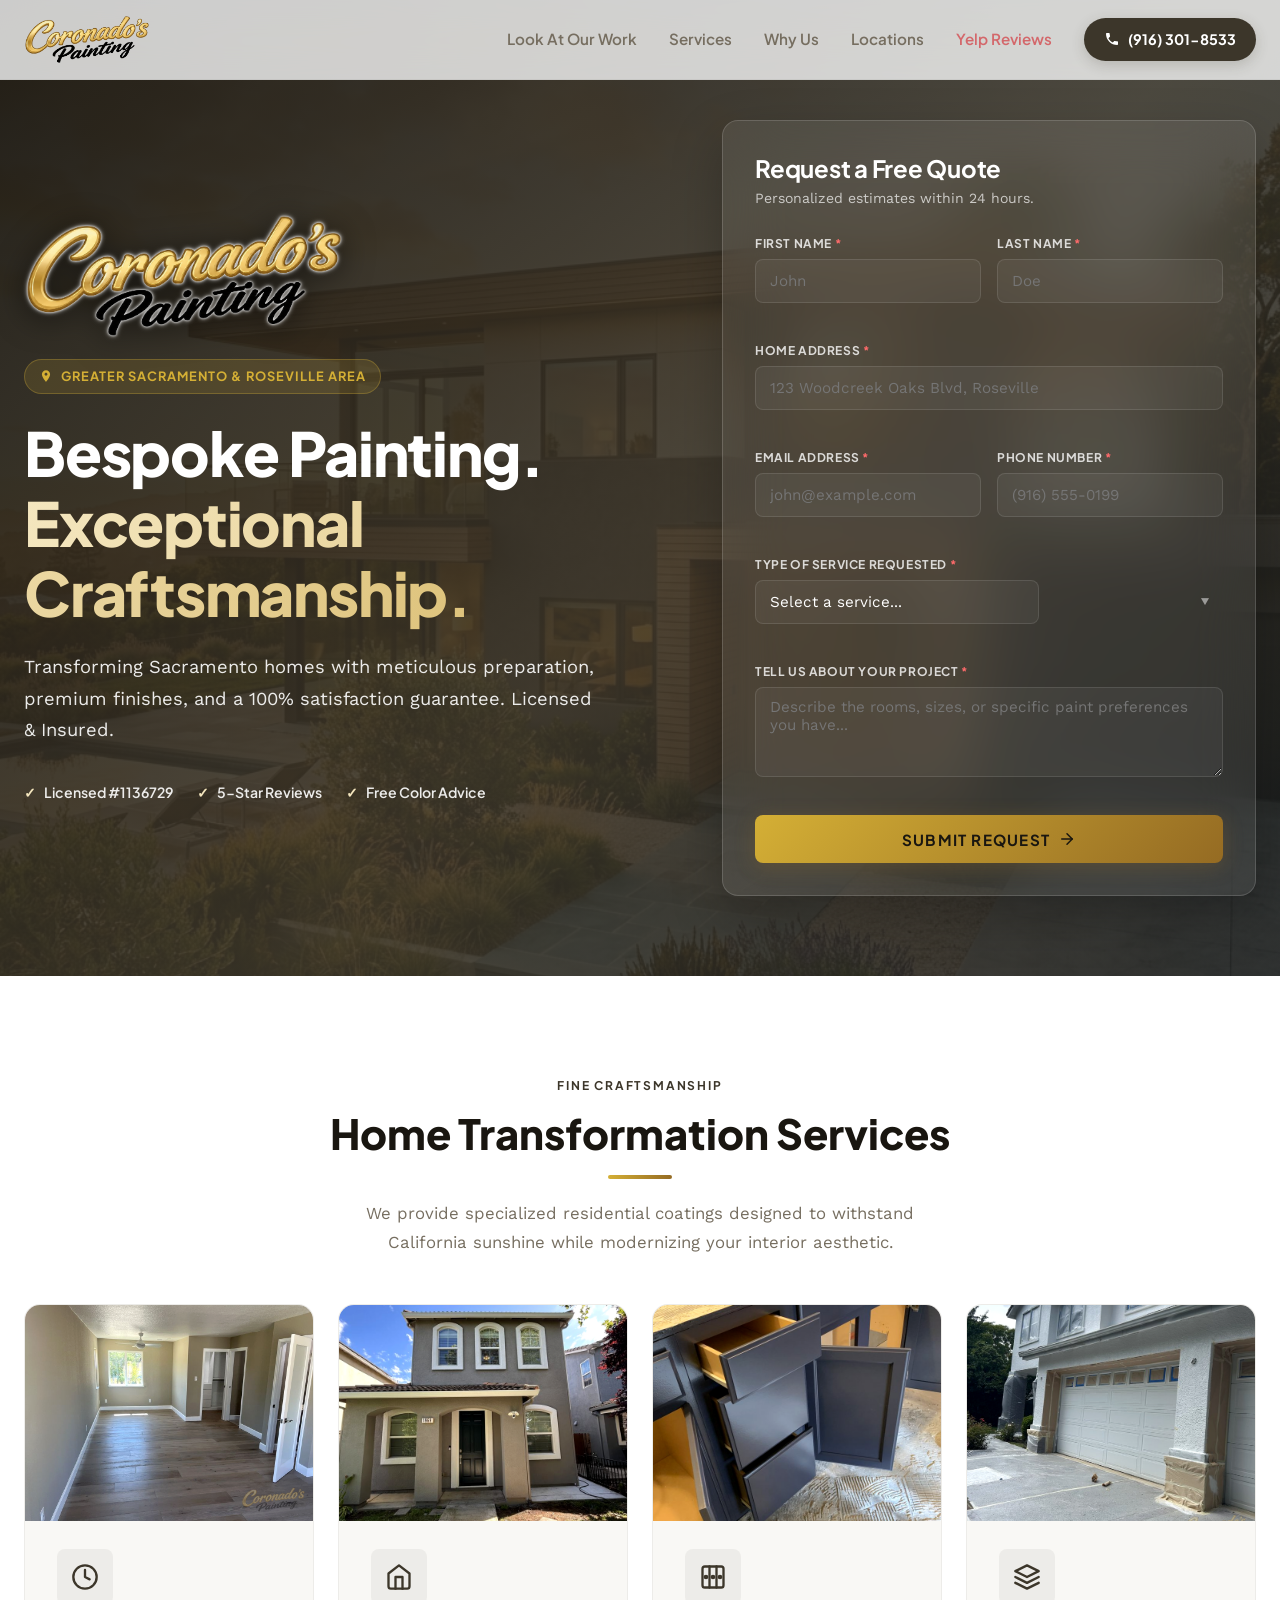
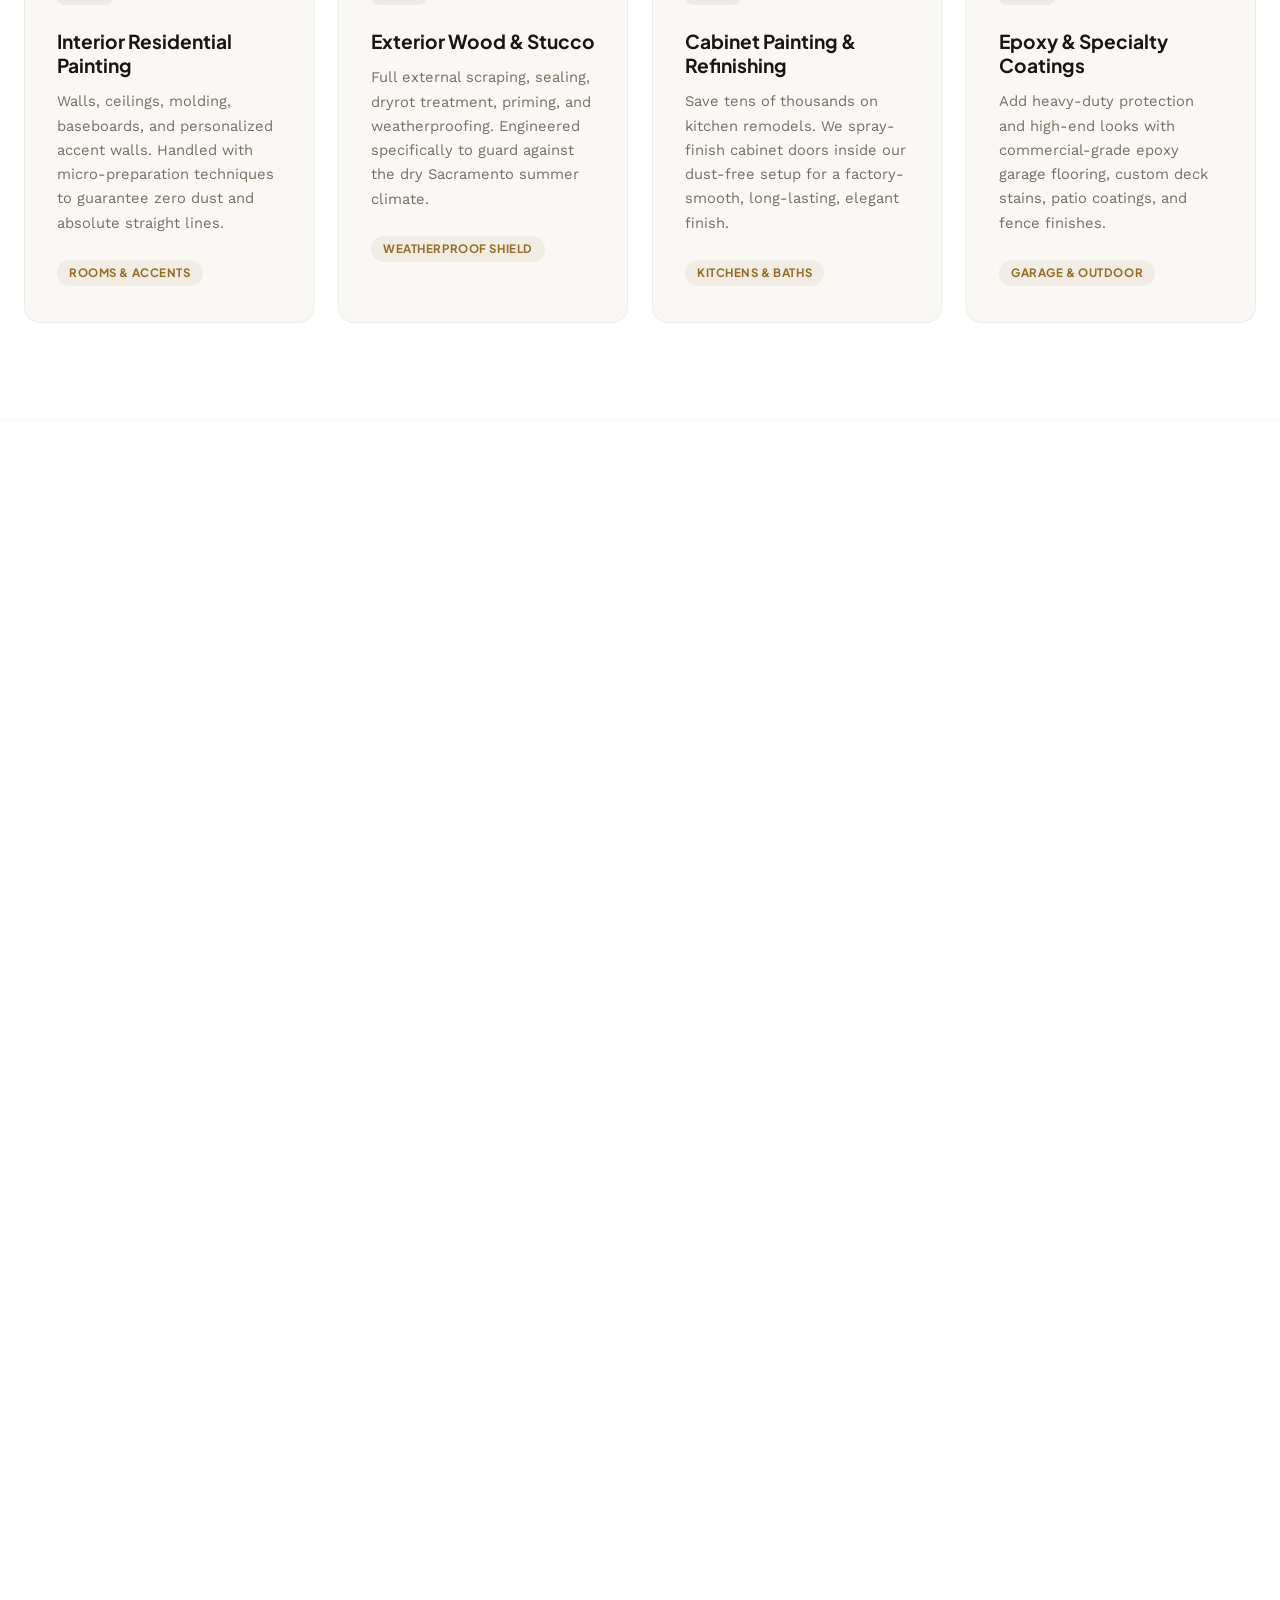
==== commit 64d89bd7: "Swap Elk Grove city icon from wheat sheaf to deer Co-Authored-By: Claude Sonnet 5 <noreply@anthropic" ====
--- a/index.html
+++ b/index.html
@@ -451,7 +451,7 @@
             </div>
 
             <div class="city-badge reveal">
-              <span class="city-icon">🌾</span>
+              <span class="city-icon">🦌</span>
               <div class="city-details">
                 <h3>Elk Grove</h3>
                 <p>Residential suburbs</p>
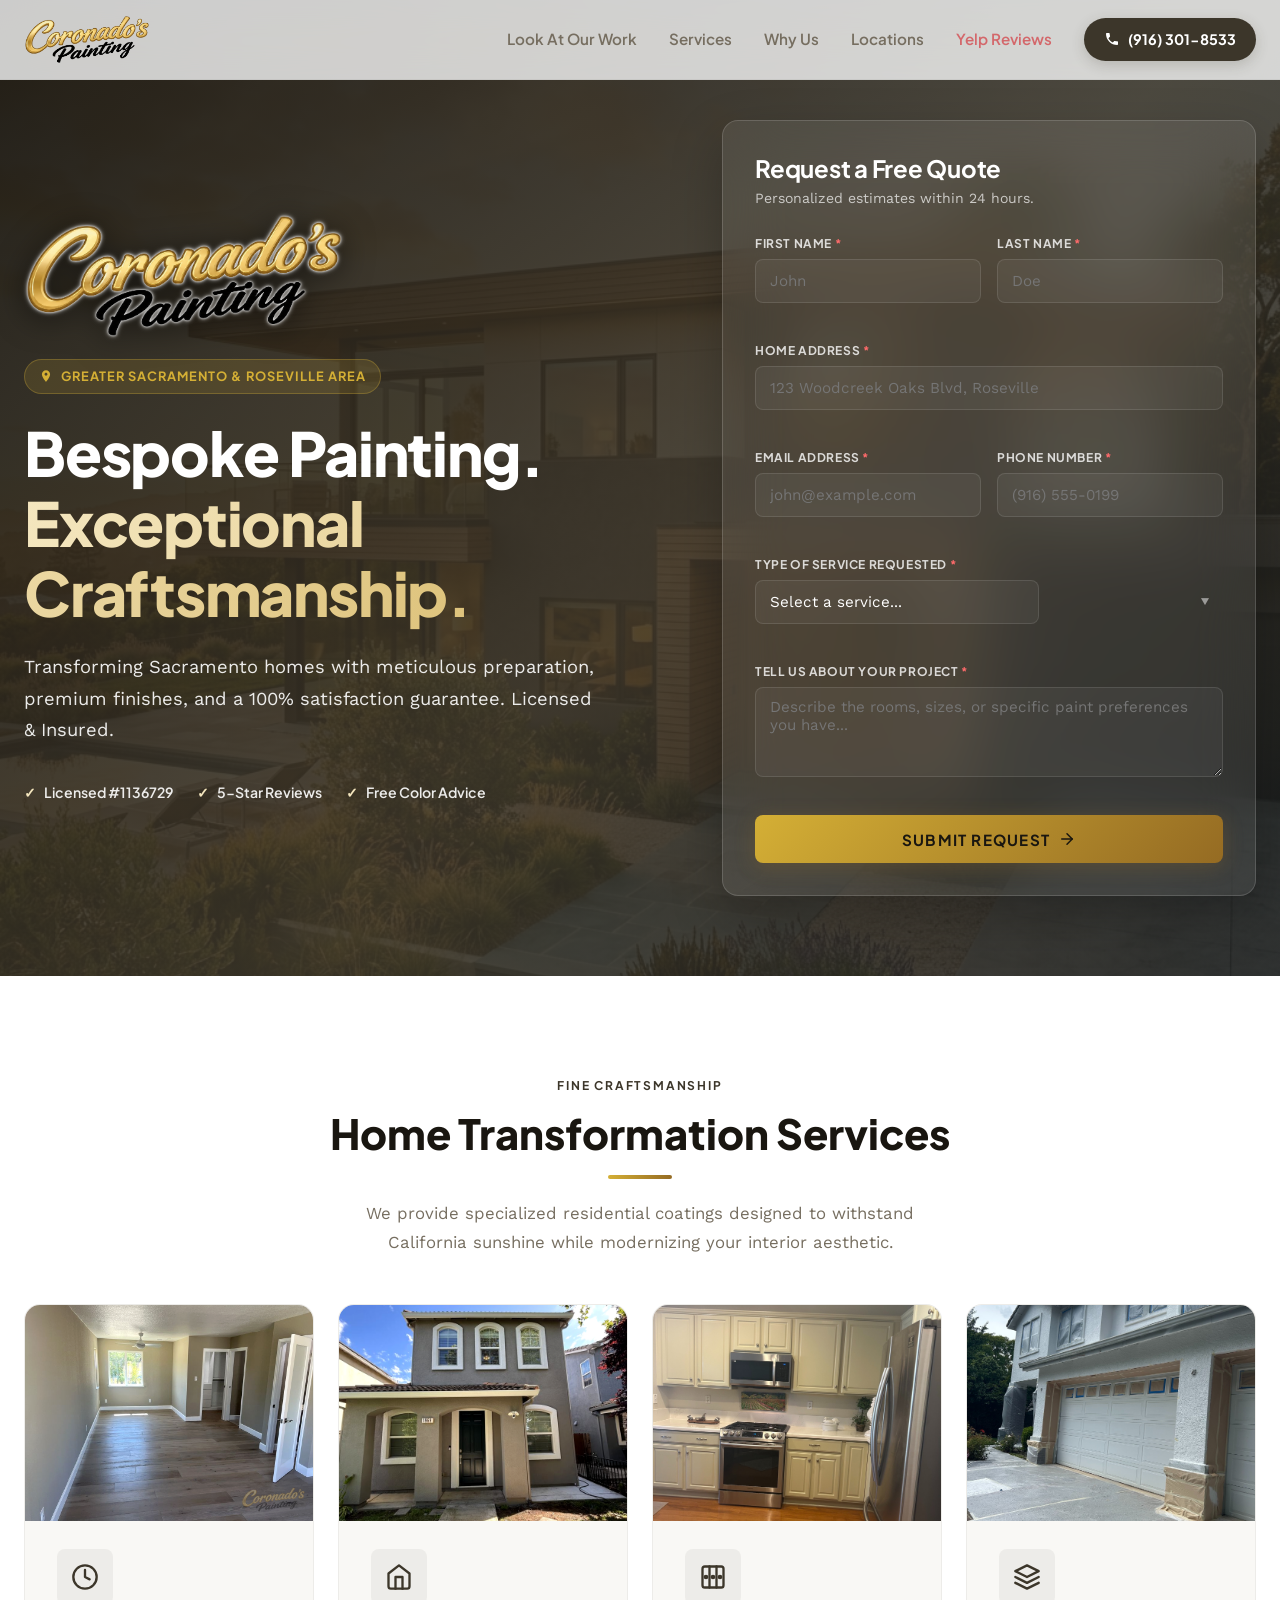
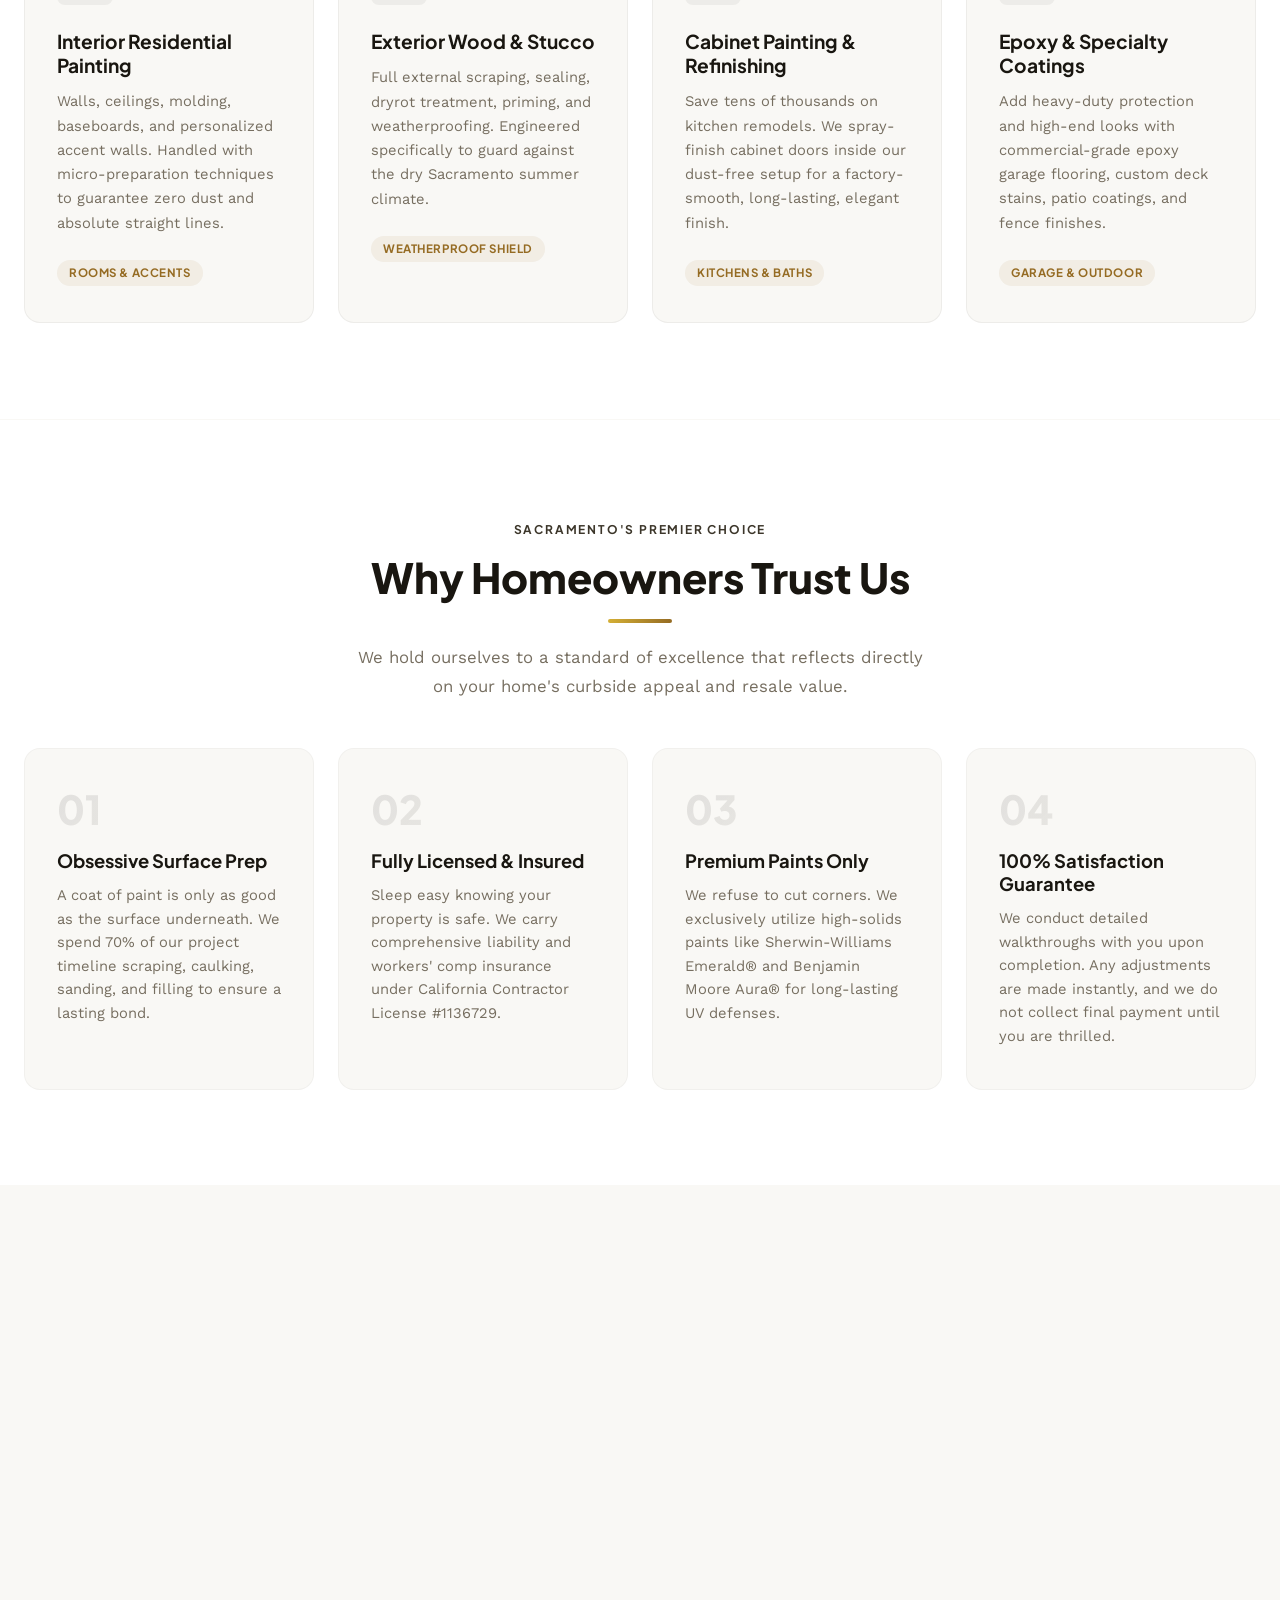
==== commit bafabb64: "Swap garage and cabinet service photos for new watermarked shots - Epoxy & Specialty Coatings card +" ====
--- a/index.html
+++ b/index.html
@@ -279,7 +279,7 @@
           <!-- Cabinet Refinishing -->
           <article class="service-card reveal">
             <div class="service-card-image">
-              <img src="assets/Example%20Images/detail-vanity-cabinet.jpg" alt="Bathroom vanity cabinet freshly refinished in navy blue with open drawers" loading="lazy" />
+              <img src="assets/Example%20Images/kitchen-cabinet-refinish.jpg" alt="Freshly painted kitchen cabinets in soft cream with stainless steel appliances" loading="lazy" />
             </div>
             <div class="service-card-content">
               <div class="service-icon-bg">
@@ -301,7 +301,7 @@
           <!-- Specialty Coatings -->
           <article class="service-card reveal">
             <div class="service-card-image">
-              <img src="assets/Example%20Images/exterior-garage-detail.jpg" alt="Garage exterior masked and prepped for painting" loading="lazy" />
+              <img src="assets/Example%20Images/exterior-two-story-garage-prep.jpg" alt="Two-story home exterior with garage masked and prepped for painting" loading="lazy" />
             </div>
             <div class="service-card-content">
               <div class="service-icon-bg">
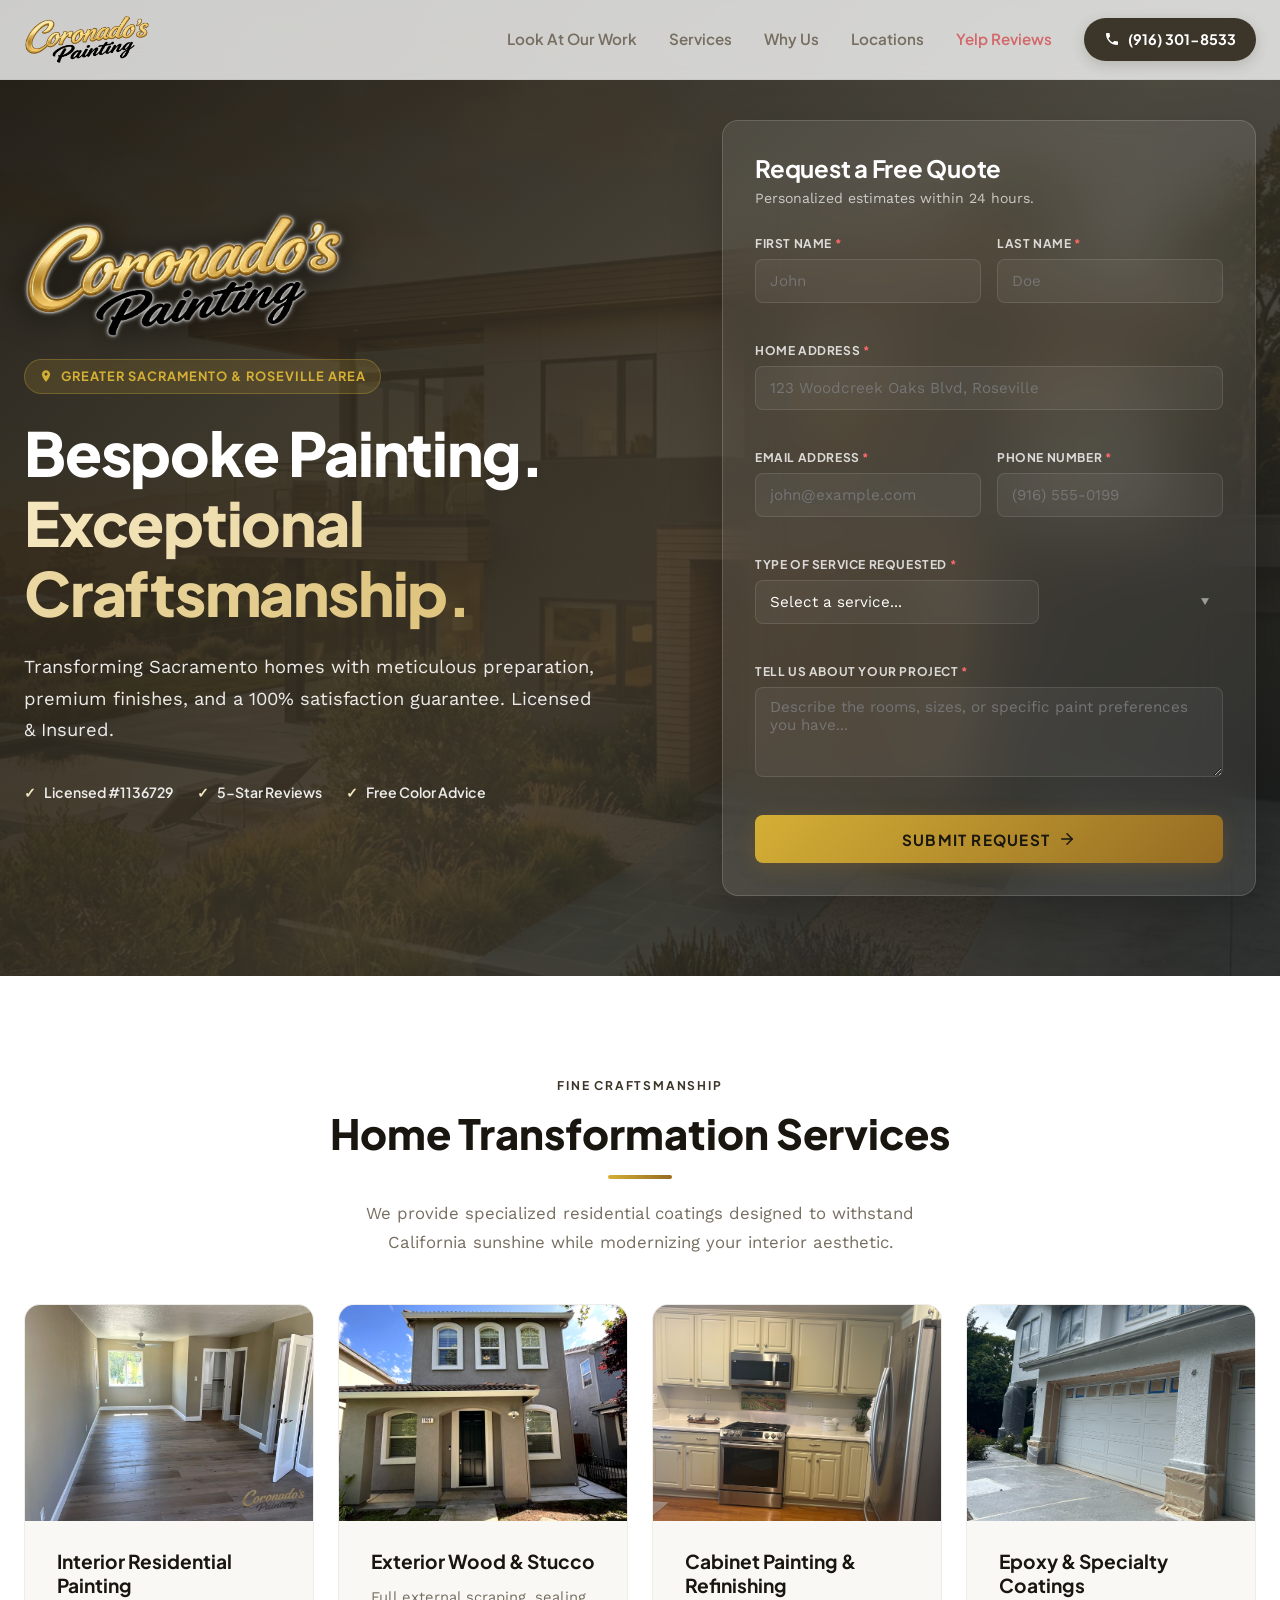
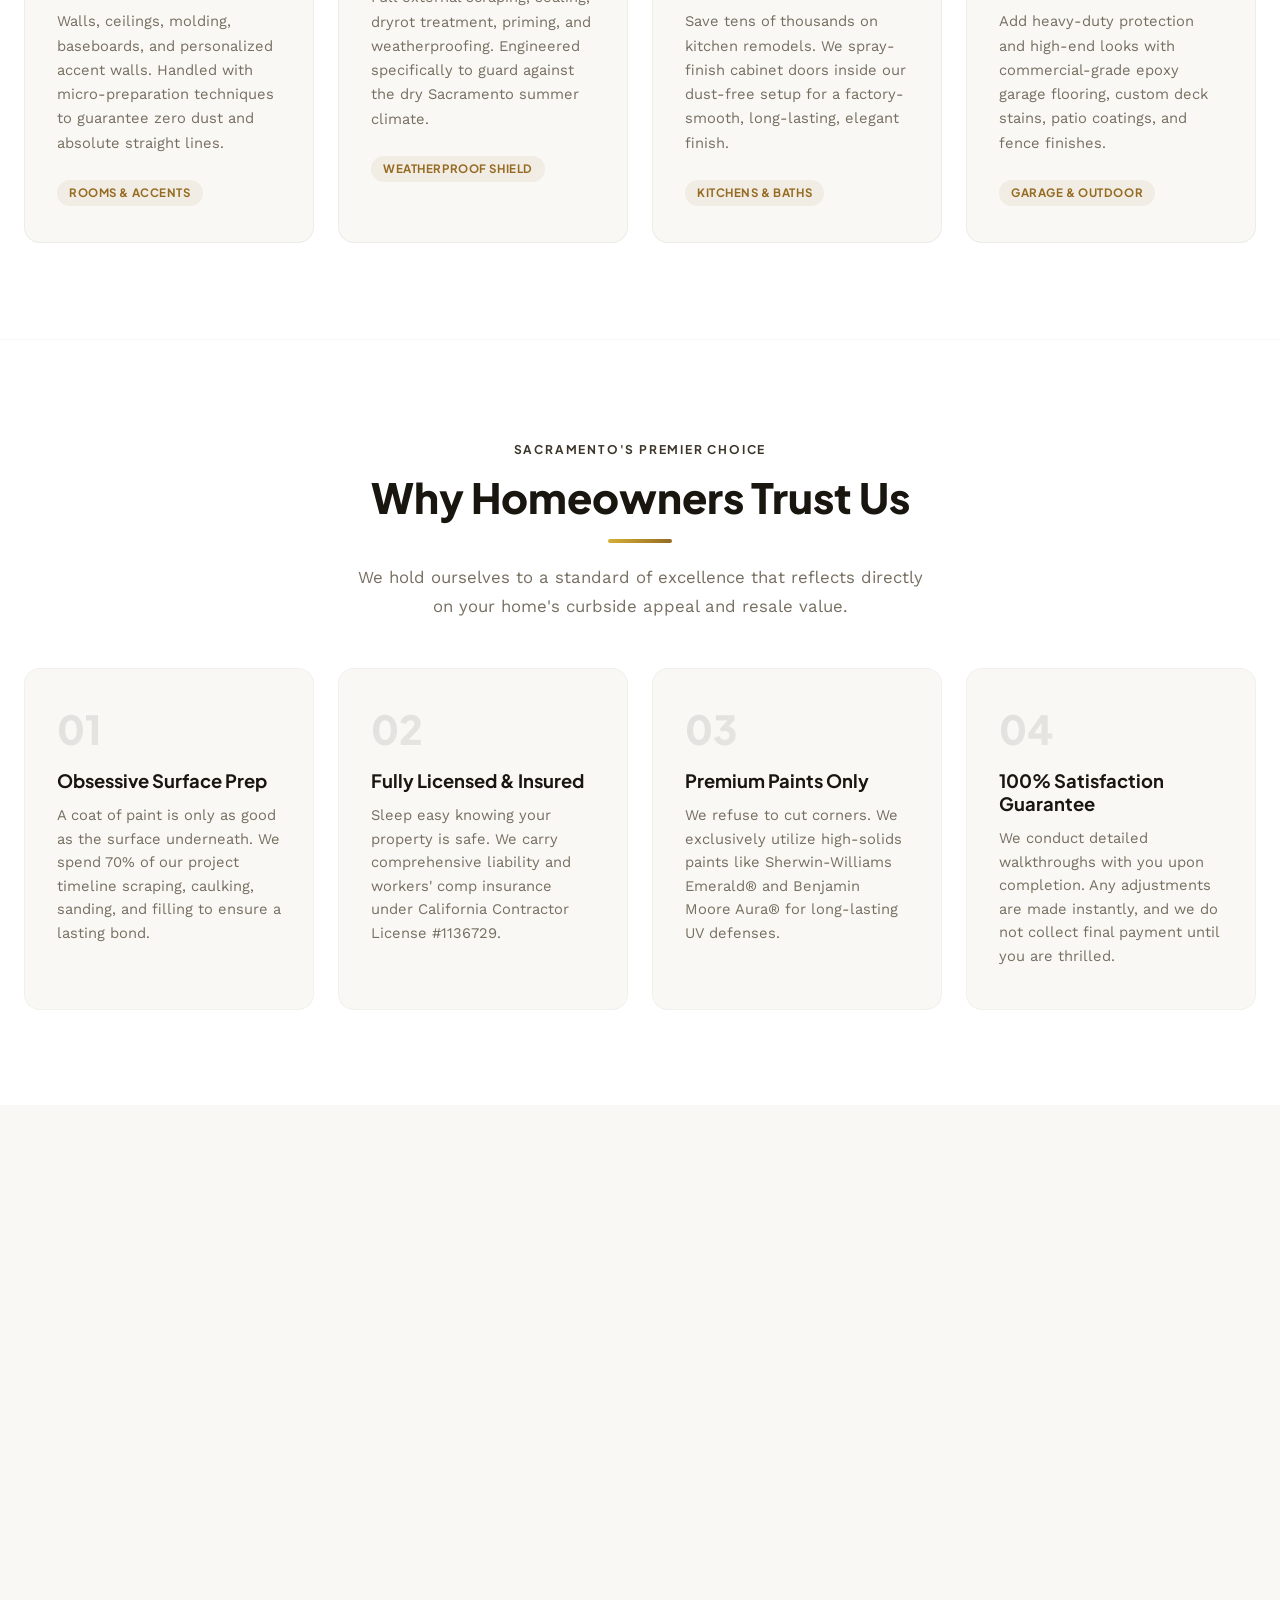
==== commit ad087508: "Remove small icon badge from service card content Cards now lead with the photo banner straight into" ====
--- a/index.html
+++ b/index.html
@@ -246,12 +246,6 @@
               <img src="assets/Example%20Images/interior-primary-bedroom.jpg" alt="Freshly painted primary bedroom with new wood flooring and white trim" loading="lazy" />
             </div>
             <div class="service-card-content">
-              <div class="service-icon-bg">
-                <svg class="service-icon" viewBox="0 0 24 24" fill="none" stroke="currentColor" stroke-width="2" stroke-linecap="round" stroke-linejoin="round" aria-hidden="true">
-                  <path d="M12 22C17.5228 22 22 17.5228 22 12C22 6.47715 17.5228 2 12 2C6.47715 2 2 6.47715 2 12C2 17.5228 6.47715 22 12 22Z"/>
-                  <path d="M12 6V12L16 14"/>
-                </svg>
-              </div>
               <h3>Interior Residential Painting</h3>
               <p>Walls, ceilings, molding, baseboards, and personalized accent walls. Handled with micro-preparation techniques to guarantee zero dust and absolute straight lines.</p>
               <span class="service-tag">Rooms & Accents</span>
@@ -264,12 +258,6 @@
               <img src="assets/Example%20Images/exterior-two-story-complete.jpg" alt="Two-story home exterior freshly painted in warm gray with black trim" loading="lazy" />
             </div>
             <div class="service-card-content">
-              <div class="service-icon-bg">
-                <svg class="service-icon" viewBox="0 0 24 24" fill="none" stroke="currentColor" stroke-width="2" stroke-linecap="round" stroke-linejoin="round" aria-hidden="true">
-                  <path d="M3 9l9-7 9 7v11a2 2 0 0 1-2 2H5a2 2 0 0 1-2-2z"/>
-                  <polyline points="9 22 9 12 15 12 15 22"/>
-                </svg>
-              </div>
               <h3>Exterior Wood & Stucco</h3>
               <p>Full external scraping, sealing, dryrot treatment, priming, and weatherproofing. Engineered specifically to guard against the dry Sacramento summer climate.</p>
               <span class="service-tag">Weatherproof Shield</span>
@@ -282,16 +270,6 @@
               <img src="assets/Example%20Images/kitchen-cabinet-refinish.jpg" alt="Freshly painted kitchen cabinets in soft cream with stainless steel appliances" loading="lazy" />
             </div>
             <div class="service-card-content">
-              <div class="service-icon-bg">
-                <svg class="service-icon" viewBox="0 0 24 24" fill="none" stroke="currentColor" stroke-width="2" stroke-linecap="round" stroke-linejoin="round" aria-hidden="true">
-                  <rect x="3" y="3" width="18" height="18" rx="2" ry="2"/>
-                  <line x1="9" y1="3" x2="9" y2="21"/>
-                  <line x1="15" y1="3" x2="15" y2="21"/>
-                  <circle cx="6" cy="12" r="1"/>
-                  <circle cx="12" cy="12" r="1"/>
-                  <circle cx="18" cy="12" r="1"/>
-                </svg>
-              </div>
               <h3>Cabinet Painting & Refinishing</h3>
               <p>Save tens of thousands on kitchen remodels. We spray-finish cabinet doors inside our dust-free setup for a factory-smooth, long-lasting, elegant finish.</p>
               <span class="service-tag">Kitchens & Baths</span>
@@ -304,11 +282,6 @@
               <img src="assets/Example%20Images/exterior-two-story-garage-prep.jpg" alt="Two-story home exterior with garage masked and prepped for painting" loading="lazy" />
             </div>
             <div class="service-card-content">
-              <div class="service-icon-bg">
-                <svg class="service-icon" viewBox="0 0 24 24" fill="none" stroke="currentColor" stroke-width="2" stroke-linecap="round" stroke-linejoin="round" aria-hidden="true">
-                  <path d="M12 2L2 7l10 5 10-5-10-5zM2 17l10 5 10-5M2 12l10 5 10-5"/>
-                </svg>
-              </div>
               <h3>Epoxy & Specialty Coatings</h3>
               <p>Add heavy-duty protection and high-end looks with commercial-grade epoxy garage flooring, custom deck stains, patio coatings, and fence finishes.</p>
               <span class="service-tag">Garage & Outdoor</span>
--- a/styles.css
+++ b/styles.css
@@ -962,29 +962,6 @@
 
 .service-card:hover .service-card-content::before {
   transform: scaleX(1);
-}
-
-.service-icon-bg {
-  width: 56px;
-  height: 56px;
-  background-color: rgba(60, 54, 42, 0.06);
-  border-radius: var(--radius-md);
-  display: flex;
-  align-items: center;
-  justify-content: center;
-  color: var(--primary);
-  margin-bottom: 24px;
-  transition: background-color var(--transition-fast), color var(--transition-fast);
-}
-
-.service-card:hover .service-icon-bg {
-  background-color: var(--primary);
-  color: var(--white);
-}
-
-.service-icon {
-  width: 28px;
-  height: 28px;
 }
 
 .service-card h3 {
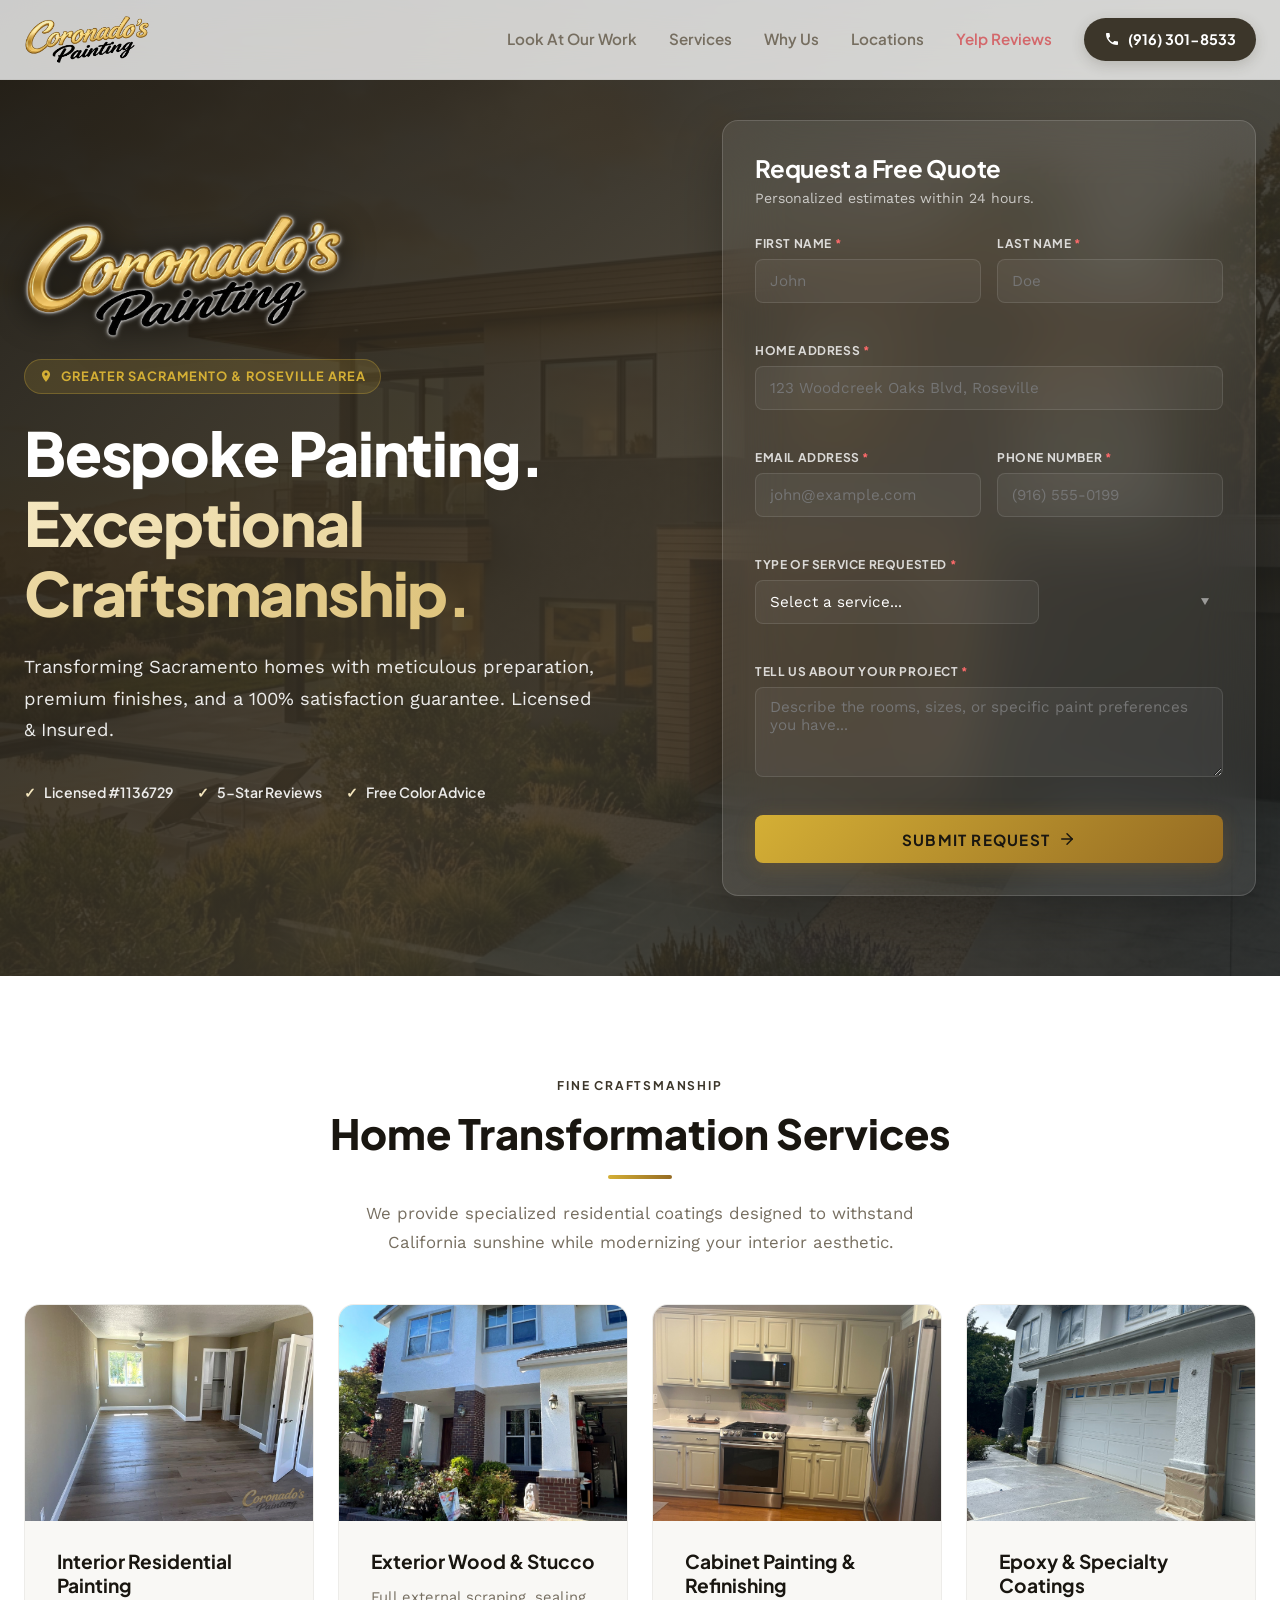
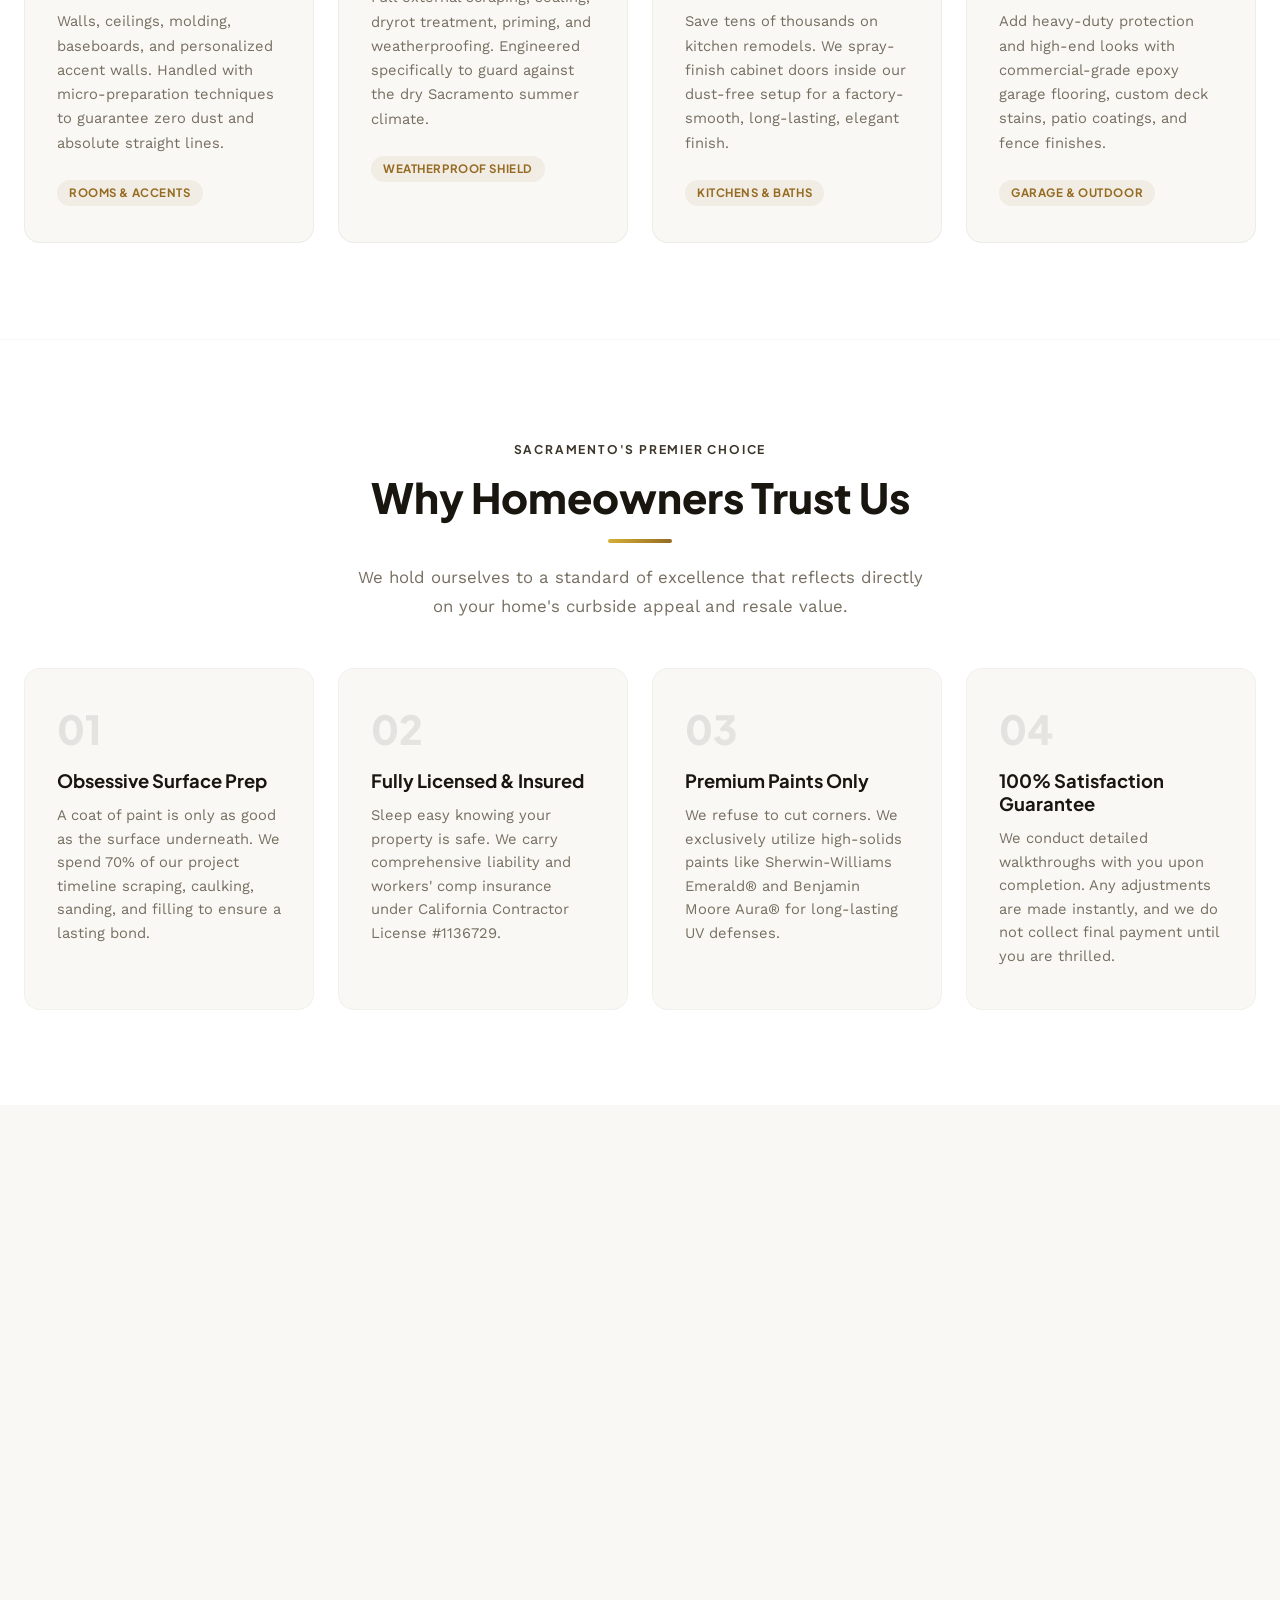
==== commit 69984cd3: "Update office address and add front/rear exterior gallery photos Co-Authored-By: Claude Sonnet 5 <no" ====
--- a/index.html
+++ b/index.html
@@ -255,7 +255,7 @@
           <!-- Exterior Painting -->
           <article class="service-card reveal">
             <div class="service-card-image">
-              <img src="assets/Example%20Images/exterior-two-story-complete.jpg" alt="Two-story home exterior freshly painted in warm gray with black trim" loading="lazy" />
+              <img src="assets/Example%20Images/front-exterior-daytime.jpg" alt="Front exterior of a home freshly painted, photographed in daytime light" loading="lazy" />
             </div>
             <div class="service-card-content">
               <h3>Exterior Wood & Stucco</h3>
@@ -519,7 +519,7 @@
             </li>
             <li>
               <span class="contact-label">Office Address:</span>
-              <span class="contact-value">Woodcreek Oaks Blvd #801, Roseville, CA</span>
+              <span class="contact-value">1098 Woodcreek Oaks Blvd, Roseville, CA</span>
             </li>
           </ul>
         </div>
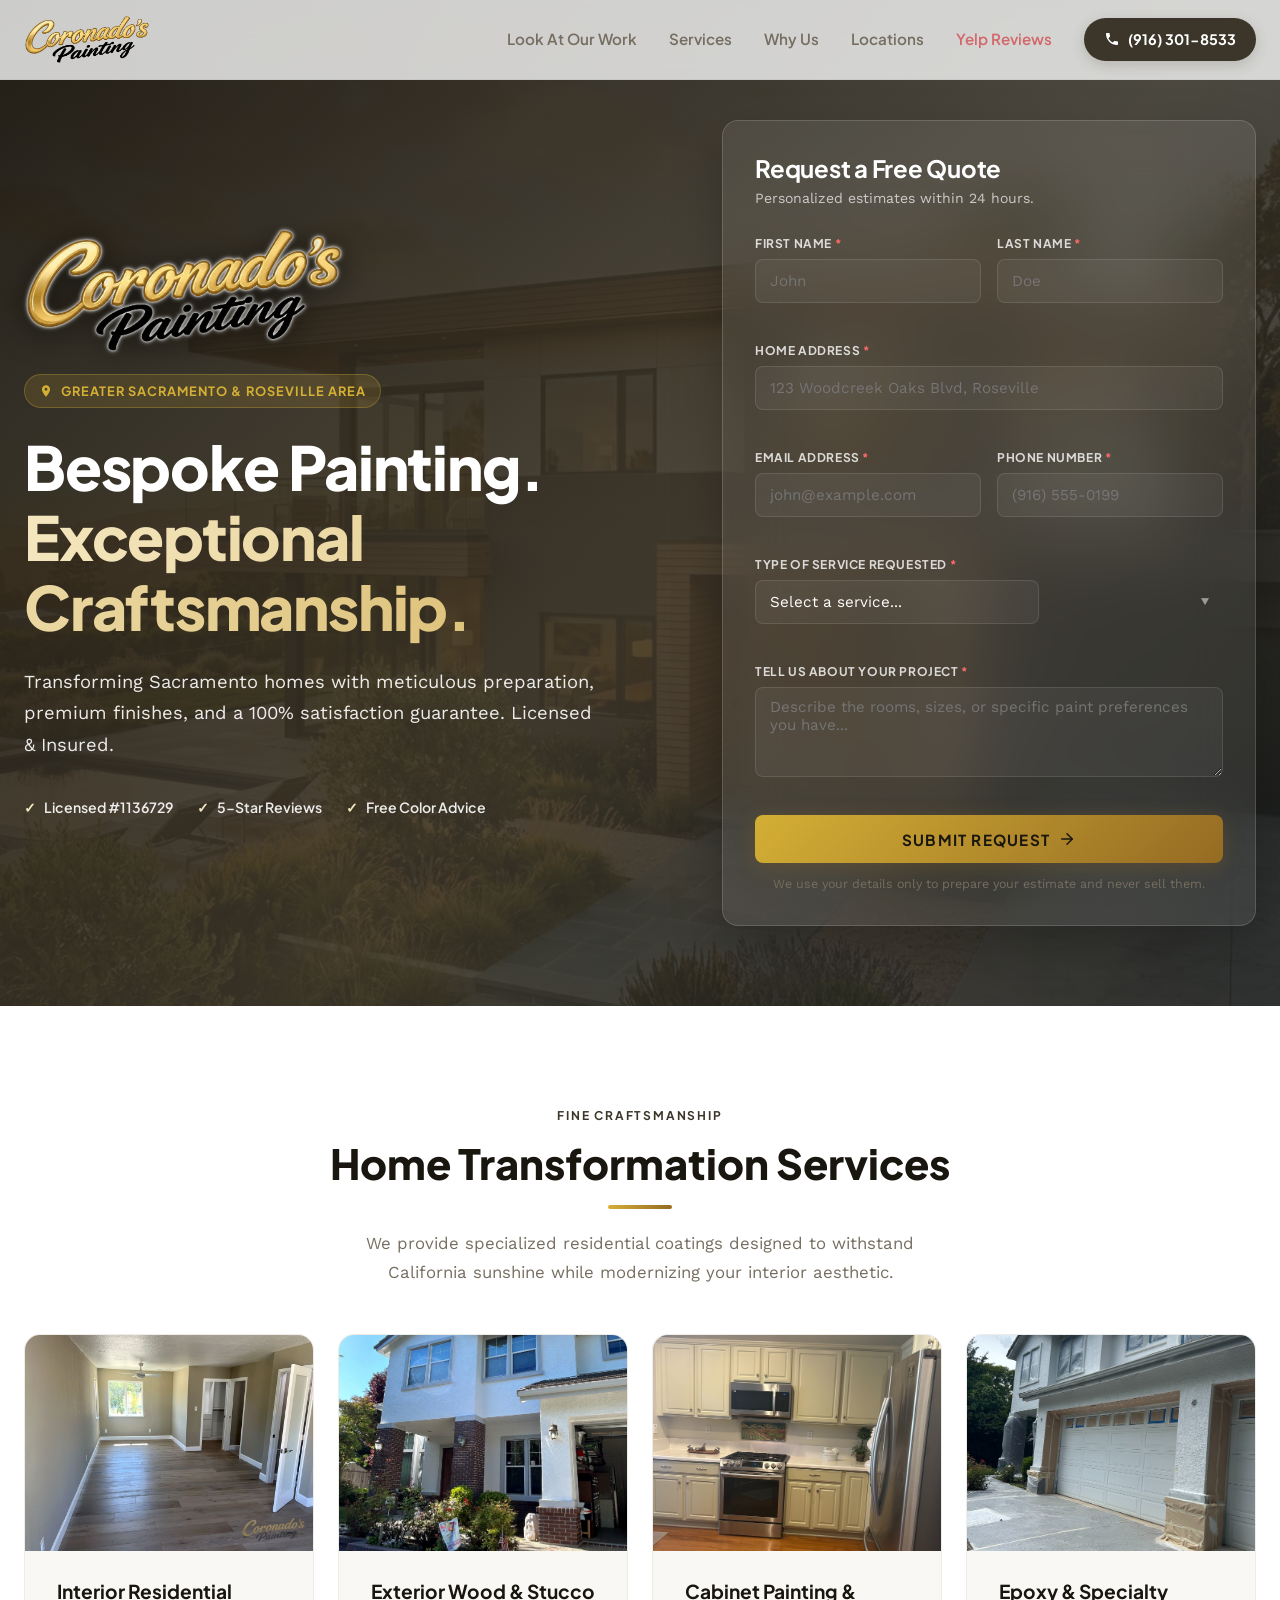
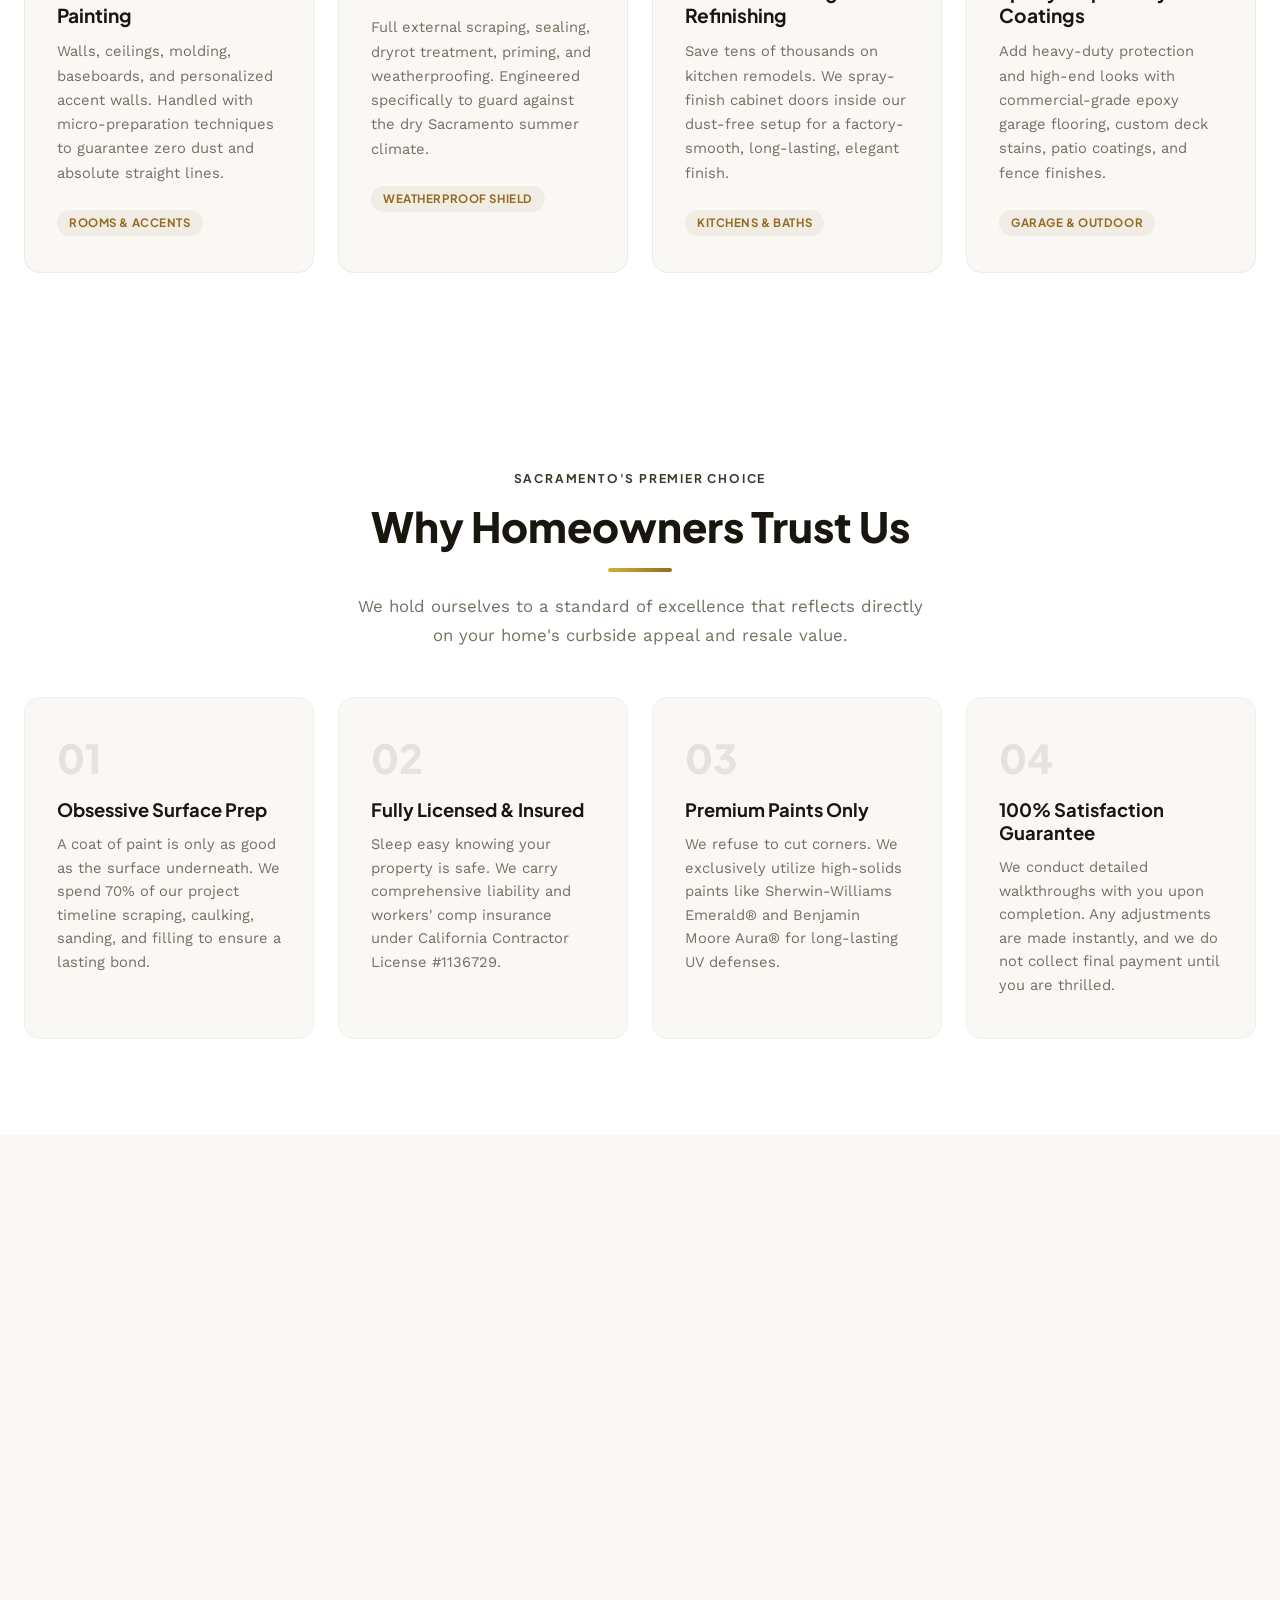
==== commit 4c97c34b: "Add local SEO data, real favicon, WebP hero, and visual cleanups - Add LocalBusiness (HousePainter) " ====
--- a/index.html
+++ b/index.html
@@ -14,17 +14,45 @@
   <meta property="og:url" content="https://coronado-painting.com/" />
   <meta property="og:title" content="Coronado's Painting | Professional Painting Services in Sacramento" />
   <meta property="og:description" content="Sleek, modern home transformation services in Greater Sacramento. Licensed, insured, and dedicated to fine craftsmanship." />
-  <meta property="og:image" content="assets/hero-home.png" />
+  <meta property="og:image" content="https://coronado-painting.com/assets/hero-home.png" />
 
   <!-- Twitter -->
   <meta property="twitter:card" content="summary_large_image" />
   <meta property="twitter:url" content="https://coronado-painting.com/" />
   <meta property="twitter:title" content="Coronado's Painting | Professional Painting Services" />
   <meta property="twitter:description" content="Expert interior, exterior, and cabinet painting in Roseville, Sacramento, and surrounding areas. Free estimates available." />
-  <meta property="twitter:image" content="assets/hero-home.png" />
+  <meta property="twitter:image" content="https://coronado-painting.com/assets/hero-home.png" />
 
   <!-- Favicon -->
-  <link rel="icon" type="image/png" href="data:image/svg+xml,<svg xmlns=%22http://www.w3.org/2000/svg%22 viewBox=%220 0 100 100%22><text y=%22.9em%22 font-size=%2290%22>🎨</text></svg>">
+  <link rel="icon" type="image/png" sizes="32x32" href="assets/favicon-32.png">
+  <link rel="apple-touch-icon" href="assets/apple-touch-icon.png">
+
+  <!-- Local business structured data (Google local pack / rich results) -->
+  <script type="application/ld+json">
+  {
+    "@context": "https://schema.org",
+    "@type": "HousePainter",
+    "name": "Coronado's Painting",
+    "url": "https://coronado-painting.com/",
+    "logo": "https://coronado-painting.com/assets/Coronados_Painting_Logo_Transparent.png",
+    "image": "https://coronado-painting.com/assets/hero-home.png",
+    "description": "Residential interior, exterior, cabinet painting, and deck staining across the Sacramento valley. CA State License #1136729.",
+    "telephone": "+1-916-301-8533",
+    "email": "coronadoli_ramon@hotmail.com",
+    "address": {
+      "@type": "PostalAddress",
+      "streetAddress": "1098 Woodcreek Oaks Blvd",
+      "addressLocality": "Roseville",
+      "addressRegion": "CA",
+      "addressCountry": "US"
+    },
+    "areaServed": ["Roseville", "Sacramento", "Elk Grove", "Folsom", "Rocklin", "Davis", "Lincoln", "Granite Bay"],
+    "openingHoursSpecification": [
+      { "@type": "OpeningHoursSpecification", "dayOfWeek": ["Monday", "Tuesday", "Wednesday", "Thursday", "Friday", "Saturday"], "opens": "08:00", "closes": "17:30" }
+    ],
+    "sameAs": ["https://www.yelp.com/biz/coronados-painting-roseville"]
+  }
+  </script>
 
   <!-- Google Fonts -->
   <link rel="preconnect" href="https://fonts.googleapis.com" />
@@ -82,7 +110,10 @@
     <!-- Hero Section with Quote Request Form -->
     <section id="hero" class="hero-section">
       <div class="hero-bg-wrapper">
-        <img src="assets/hero-home.png" alt="Luxury residential home painted beautifully by Coronado's Painting at sunset" class="hero-bg-img" fetchpriority="high" />
+        <picture>
+          <source type="image/webp" srcset="assets/hero-home-640.webp 640w, assets/hero-home.webp 1024w" sizes="100vw" />
+          <img src="assets/hero-home.png" alt="Luxury residential home painted beautifully by Coronado's Painting at sunset" class="hero-bg-img" width="1024" height="1024" fetchpriority="high" />
+        </picture>
         <div class="hero-overlay"></div>
       </div>
 
@@ -206,6 +237,7 @@
                   <polyline points="12 5 19 12 12 19"></polyline>
                 </svg>
               </button>
+              <p class="form-privacy">We use your details only to prepare your estimate and never sell them.</p>
             </form>
 
             <!-- Stunning dynamic success state representation -->
@@ -408,7 +440,7 @@
           <!-- Cities Badges Grid -->
           <div class="cities-grid">
             <div class="city-badge reveal">
-              <span class="city-icon">🏡</span>
+              <span class="city-icon" aria-hidden="true"><svg viewBox="0 0 24 24" fill="none" stroke="currentColor" stroke-width="1.8" stroke-linecap="round" stroke-linejoin="round"><path d="M12 21s-7-5.6-7-11a7 7 0 0 1 14 0c0 5.4-7 11-7 11z"/><circle cx="12" cy="10" r="2.5"/></svg></span>
               <div class="city-details">
                 <h3>Roseville</h3>
                 <p>Our home base</p>
@@ -416,7 +448,7 @@
             </div>
 
             <div class="city-badge reveal">
-              <span class="city-icon">🌳</span>
+              <span class="city-icon" aria-hidden="true"><svg viewBox="0 0 24 24" fill="none" stroke="currentColor" stroke-width="1.8" stroke-linecap="round" stroke-linejoin="round"><path d="M12 21s-7-5.6-7-11a7 7 0 0 1 14 0c0 5.4-7 11-7 11z"/><circle cx="12" cy="10" r="2.5"/></svg></span>
               <div class="city-details">
                 <h3>Sacramento</h3>
                 <p>Greater metro area</p>
@@ -424,7 +456,7 @@
             </div>
 
             <div class="city-badge reveal">
-              <span class="city-icon">🦌</span>
+              <span class="city-icon" aria-hidden="true"><svg viewBox="0 0 24 24" fill="none" stroke="currentColor" stroke-width="1.8" stroke-linecap="round" stroke-linejoin="round"><path d="M12 21s-7-5.6-7-11a7 7 0 0 1 14 0c0 5.4-7 11-7 11z"/><circle cx="12" cy="10" r="2.5"/></svg></span>
               <div class="city-details">
                 <h3>Elk Grove</h3>
                 <p>Residential suburbs</p>
@@ -432,7 +464,7 @@
             </div>
 
             <div class="city-badge reveal">
-              <span class="city-icon">⛵</span>
+              <span class="city-icon" aria-hidden="true"><svg viewBox="0 0 24 24" fill="none" stroke="currentColor" stroke-width="1.8" stroke-linecap="round" stroke-linejoin="round"><path d="M12 21s-7-5.6-7-11a7 7 0 0 1 14 0c0 5.4-7 11-7 11z"/><circle cx="12" cy="10" r="2.5"/></svg></span>
               <div class="city-details">
                 <h3>Folsom</h3>
                 <p>Lakefront communities</p>
@@ -440,7 +472,7 @@
             </div>
 
             <div class="city-badge reveal">
-              <span class="city-icon">⛰️</span>
+              <span class="city-icon" aria-hidden="true"><svg viewBox="0 0 24 24" fill="none" stroke="currentColor" stroke-width="1.8" stroke-linecap="round" stroke-linejoin="round"><path d="M12 21s-7-5.6-7-11a7 7 0 0 1 14 0c0 5.4-7 11-7 11z"/><circle cx="12" cy="10" r="2.5"/></svg></span>
               <div class="city-details">
                 <h3>Rocklin</h3>
                 <p>Placer County hills</p>
@@ -448,7 +480,7 @@
             </div>
 
             <div class="city-badge reveal">
-              <span class="city-icon">🌻</span>
+              <span class="city-icon" aria-hidden="true"><svg viewBox="0 0 24 24" fill="none" stroke="currentColor" stroke-width="1.8" stroke-linecap="round" stroke-linejoin="round"><path d="M12 21s-7-5.6-7-11a7 7 0 0 1 14 0c0 5.4-7 11-7 11z"/><circle cx="12" cy="10" r="2.5"/></svg></span>
               <div class="city-details">
                 <h3>Davis</h3>
                 <p>University neighborhoods</p>
@@ -456,7 +488,7 @@
             </div>
 
             <div class="city-badge reveal">
-              <span class="city-icon">🌾</span>
+              <span class="city-icon" aria-hidden="true"><svg viewBox="0 0 24 24" fill="none" stroke="currentColor" stroke-width="1.8" stroke-linecap="round" stroke-linejoin="round"><path d="M12 21s-7-5.6-7-11a7 7 0 0 1 14 0c0 5.4-7 11-7 11z"/><circle cx="12" cy="10" r="2.5"/></svg></span>
               <div class="city-details">
                 <h3>Lincoln</h3>
                 <p>North metro suburbs</p>
@@ -464,7 +496,7 @@
             </div>
 
             <div class="city-badge reveal">
-              <span class="city-icon">🍇</span>
+              <span class="city-icon" aria-hidden="true"><svg viewBox="0 0 24 24" fill="none" stroke="currentColor" stroke-width="1.8" stroke-linecap="round" stroke-linejoin="round"><path d="M12 21s-7-5.6-7-11a7 7 0 0 1 14 0c0 5.4-7 11-7 11z"/><circle cx="12" cy="10" r="2.5"/></svg></span>
               <div class="city-details">
                 <h3>Granite Bay</h3>
                 <p>Luxury properties</p>
--- a/styles.css
+++ b/styles.css
@@ -1589,7 +1589,7 @@
 }
 
 .yelp-stars {
-  color: #ffd0d0; /* Soft red-pink stars to match brand */
+  color: #d32323; /* Yelp red, legible on the card background */
   font-size: 1.15rem;
   letter-spacing: 2px;
   line-height: 1;
@@ -1714,7 +1714,23 @@
 }
 
 .city-icon {
-  font-size: 1.5rem;
+  display: inline-flex;
+  width: 1.5rem;
+  height: 1.5rem;
+  color: var(--accent);
+}
+
+.city-icon svg {
+  width: 100%;
+  height: 100%;
+}
+
+.form-privacy {
+  margin-top: 0.75rem;
+  font-size: 0.78rem;
+  line-height: 1.4;
+  text-align: center;
+  color: var(--slate-gray);
 }
 
 .city-details h3 {
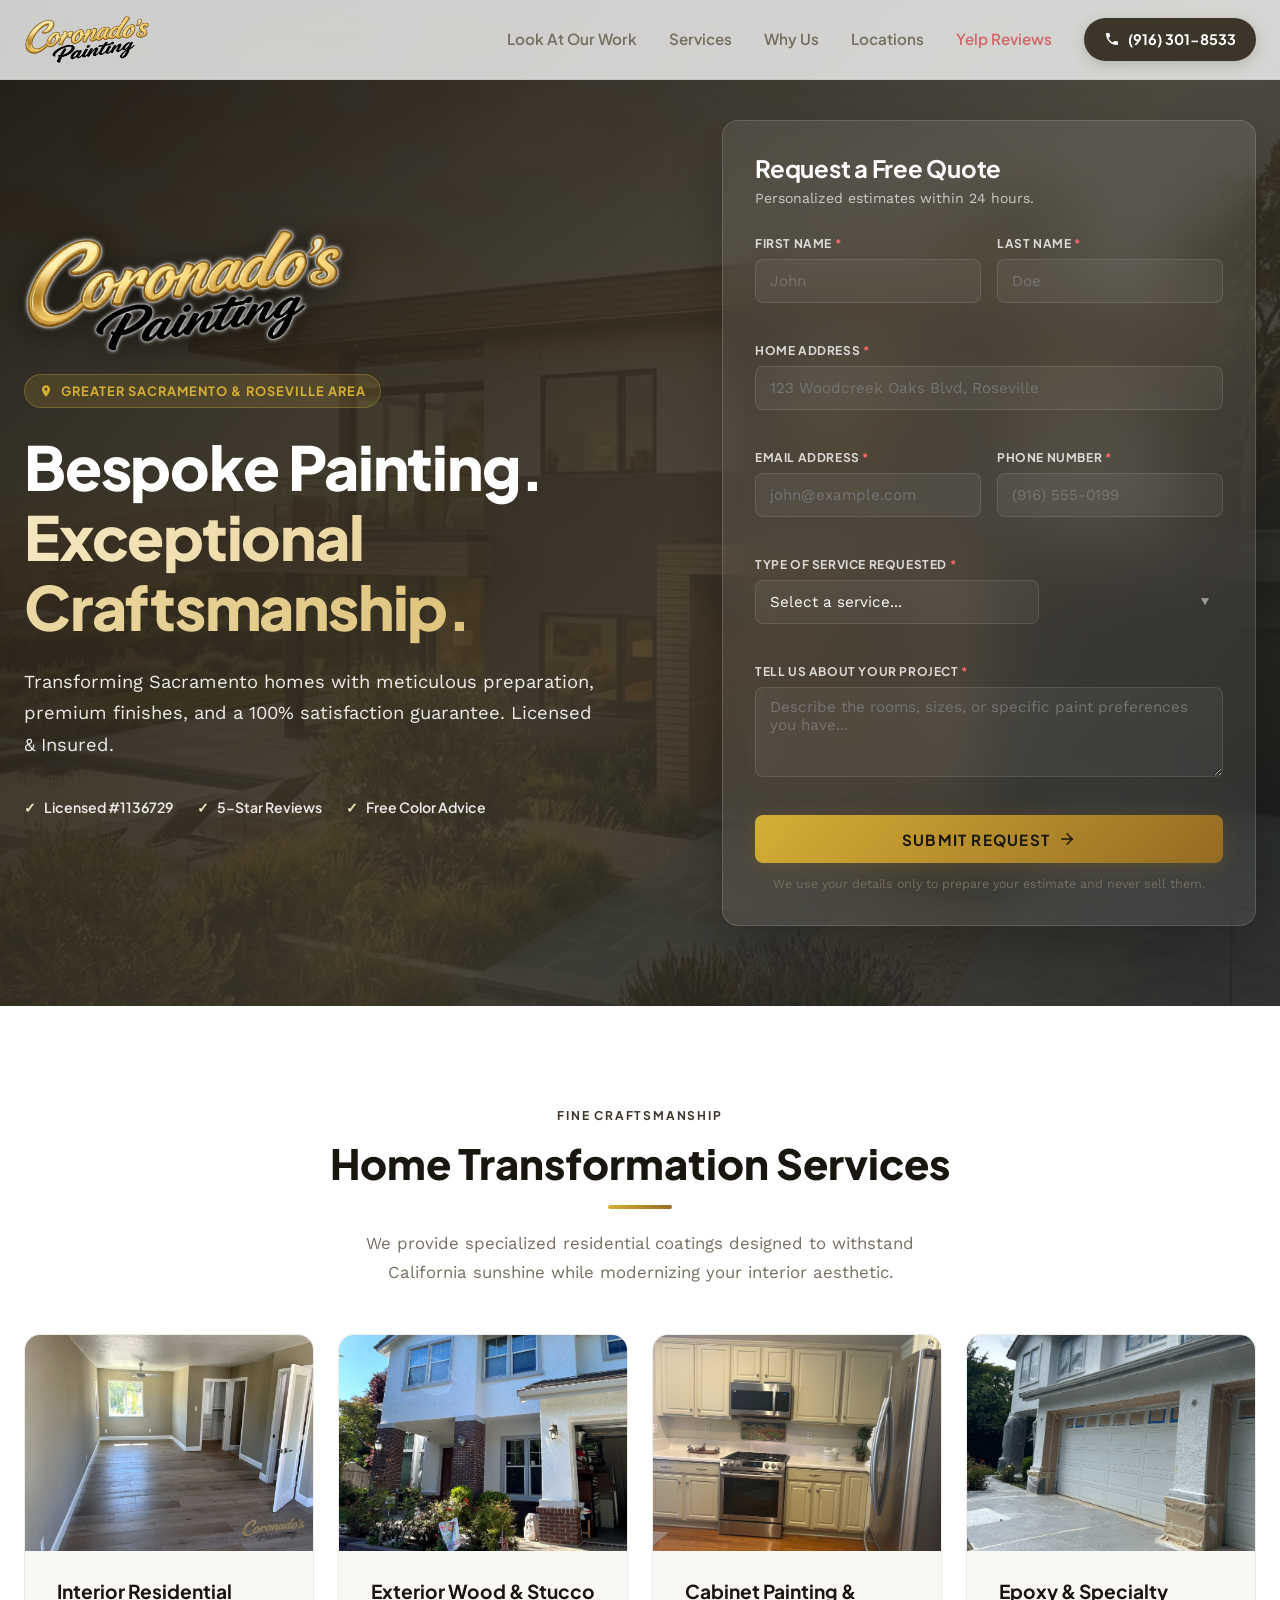
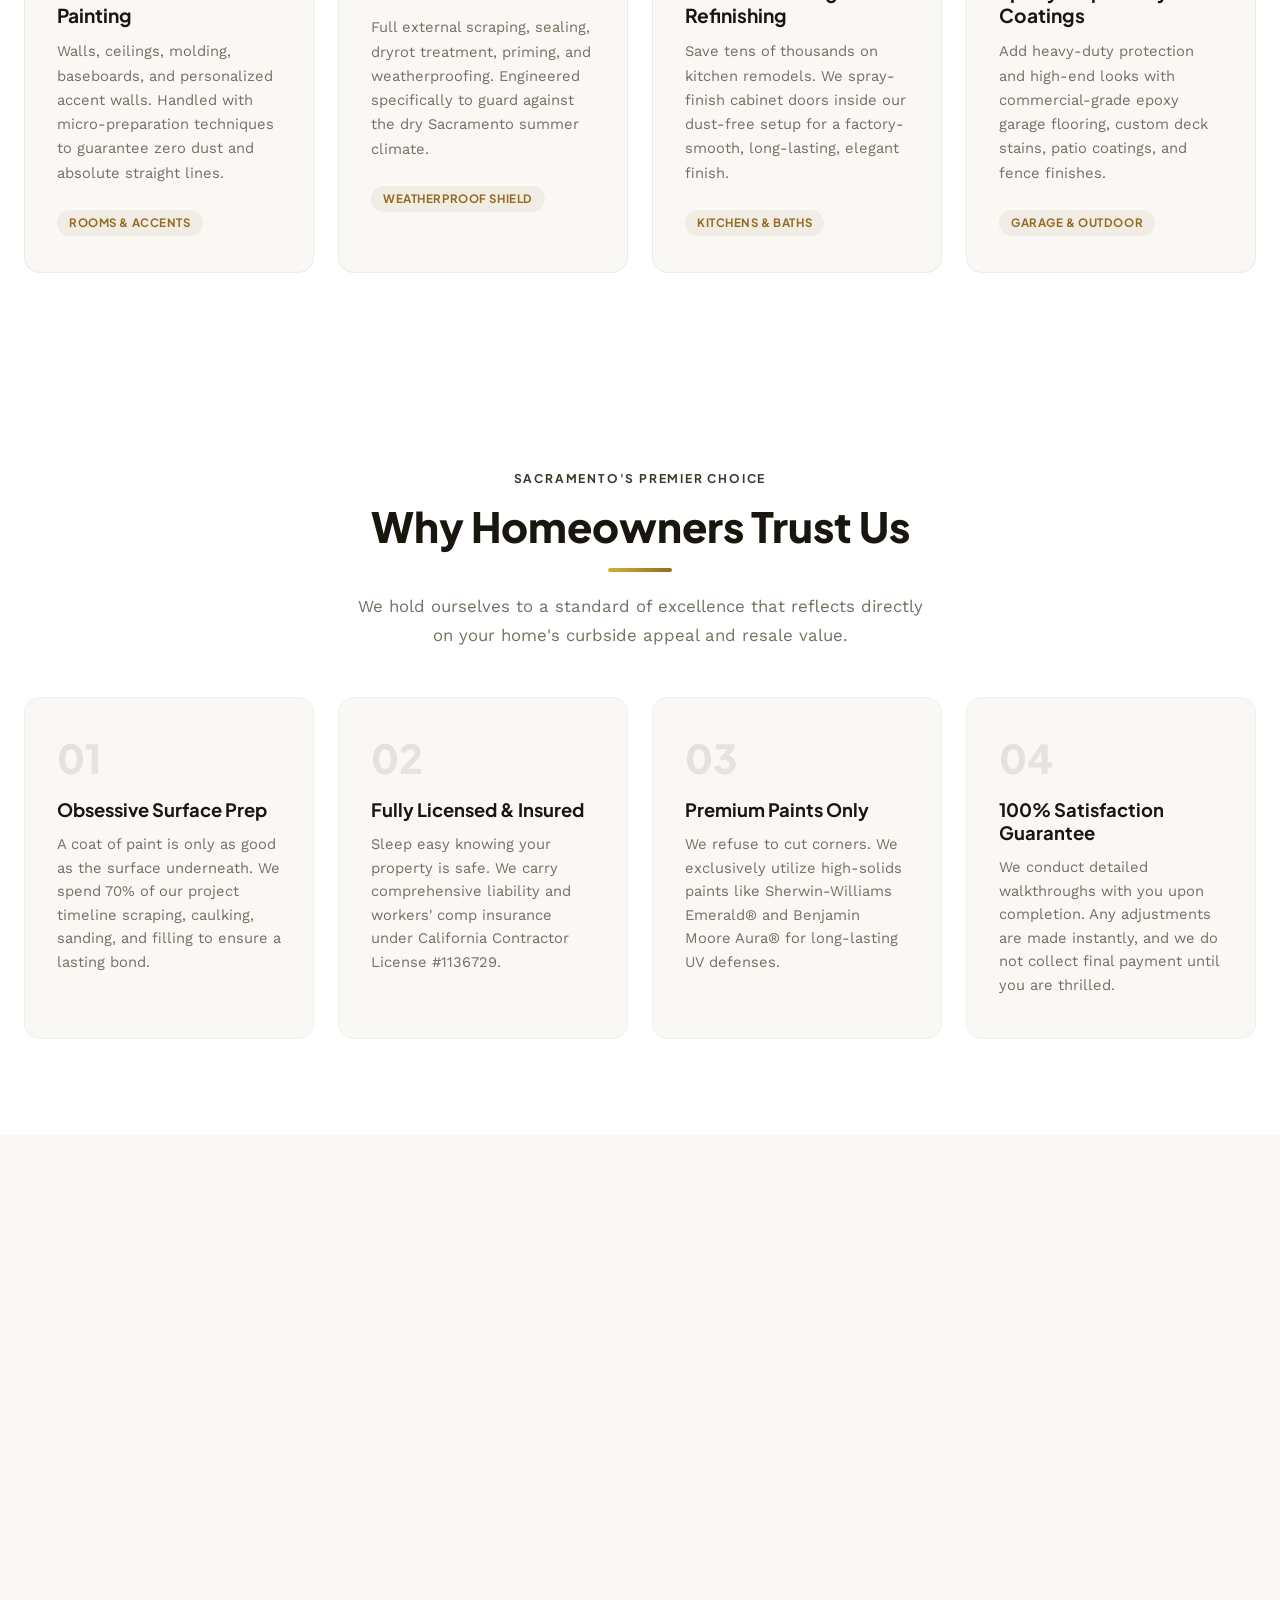
==== commit 7fc6628e: "Point site URLs at the live domain, coronadospainting.net The canonical links, social preview tags, " ====
--- a/index.html
+++ b/index.html
@@ -7,21 +7,21 @@
   <!-- Primary SEO Meta Tags -->
   <title>Coronado's Painting | Professional Interior & Exterior Painters | Sacramento, CA</title>
   <meta name="description" content="Trusted residential interior, exterior, cabinet painting, and specialty coating services in Sacramento, Roseville, Elk Grove, and surrounding cities. Licensed, insured, 100% satisfaction guaranteed. Get your instant quote!" />
-  <link rel="canonical" href="https://coronado-painting.com/" />
+  <link rel="canonical" href="https://coronadospainting.net/" />
   
   <!-- Open Graph / Facebook -->
   <meta property="og:type" content="website" />
-  <meta property="og:url" content="https://coronado-painting.com/" />
+  <meta property="og:url" content="https://coronadospainting.net/" />
   <meta property="og:title" content="Coronado's Painting | Professional Painting Services in Sacramento" />
   <meta property="og:description" content="Sleek, modern home transformation services in Greater Sacramento. Licensed, insured, and dedicated to fine craftsmanship." />
-  <meta property="og:image" content="https://coronado-painting.com/assets/hero-home.png" />
+  <meta property="og:image" content="https://coronadospainting.net/assets/hero-home.png" />
 
   <!-- Twitter -->
   <meta property="twitter:card" content="summary_large_image" />
-  <meta property="twitter:url" content="https://coronado-painting.com/" />
+  <meta property="twitter:url" content="https://coronadospainting.net/" />
   <meta property="twitter:title" content="Coronado's Painting | Professional Painting Services" />
   <meta property="twitter:description" content="Expert interior, exterior, and cabinet painting in Roseville, Sacramento, and surrounding areas. Free estimates available." />
-  <meta property="twitter:image" content="https://coronado-painting.com/assets/hero-home.png" />
+  <meta property="twitter:image" content="https://coronadospainting.net/assets/hero-home.png" />
 
   <!-- Favicon -->
   <link rel="icon" type="image/png" sizes="32x32" href="assets/favicon-32.png">
@@ -33,9 +33,9 @@
     "@context": "https://schema.org",
     "@type": "HousePainter",
     "name": "Coronado's Painting",
-    "url": "https://coronado-painting.com/",
-    "logo": "https://coronado-painting.com/assets/Coronados_Painting_Logo_Transparent.png",
-    "image": "https://coronado-painting.com/assets/hero-home.png",
+    "url": "https://coronadospainting.net/",
+    "logo": "https://coronadospainting.net/assets/Coronados_Painting_Logo_Transparent.png",
+    "image": "https://coronadospainting.net/assets/hero-home.png",
     "description": "Residential interior, exterior, cabinet painting, and deck staining across the Sacramento valley. CA State License #1136729.",
     "telephone": "+1-916-301-8533",
     "email": "coronadoli_ramon@hotmail.com",
@@ -161,7 +161,7 @@
               <input type="hidden" name="subject" value="New Estimate Request — Coronado's Painting Website" />
               <input type="hidden" name="from_name" value="Coronado's Painting Website" />
               <!-- Fallback only: used if a visitor's browser has JavaScript disabled -->
-              <input type="hidden" name="redirect" value="https://coronado-painting.com/index.html?status=success" />
+              <input type="hidden" name="redirect" value="https://coronadospainting.net/?status=success" />
 
               <!-- Honeypot fields for spam prevention -->
               <div class="visually-hidden" aria-hidden="true">
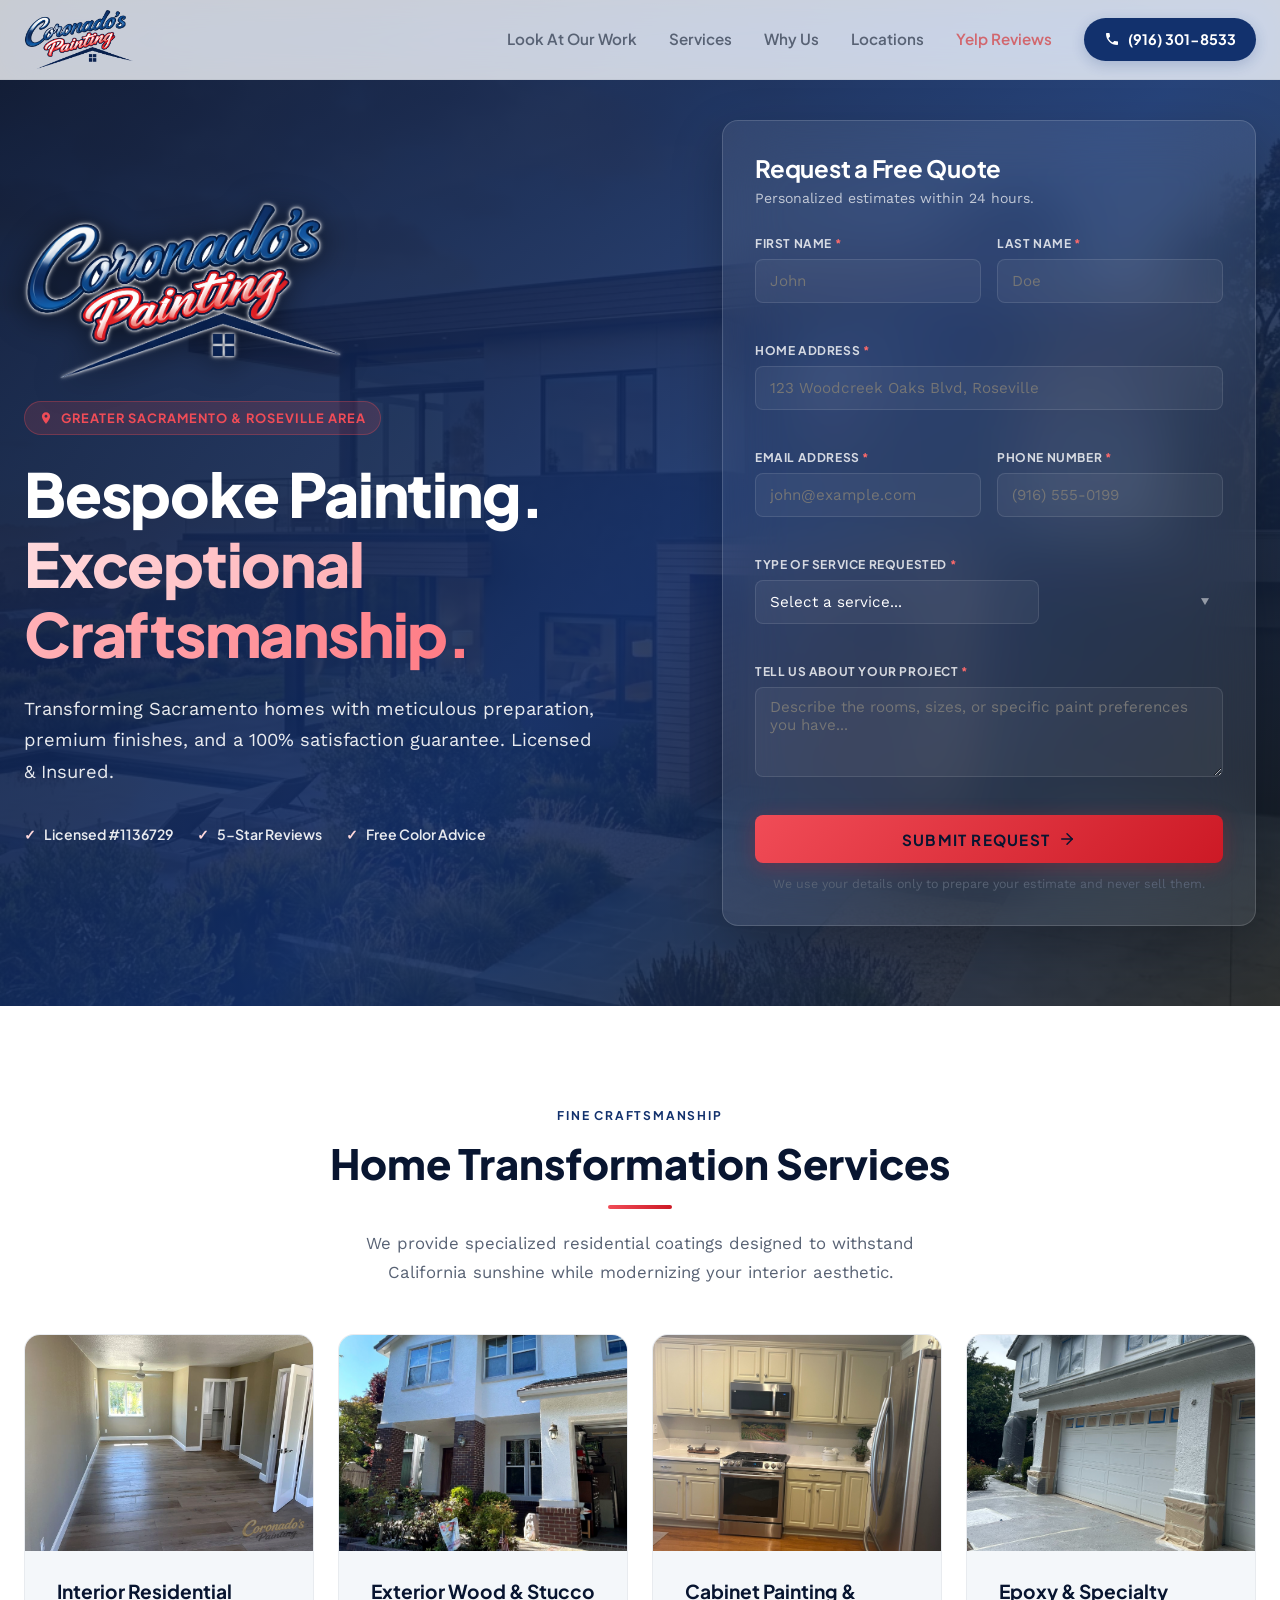
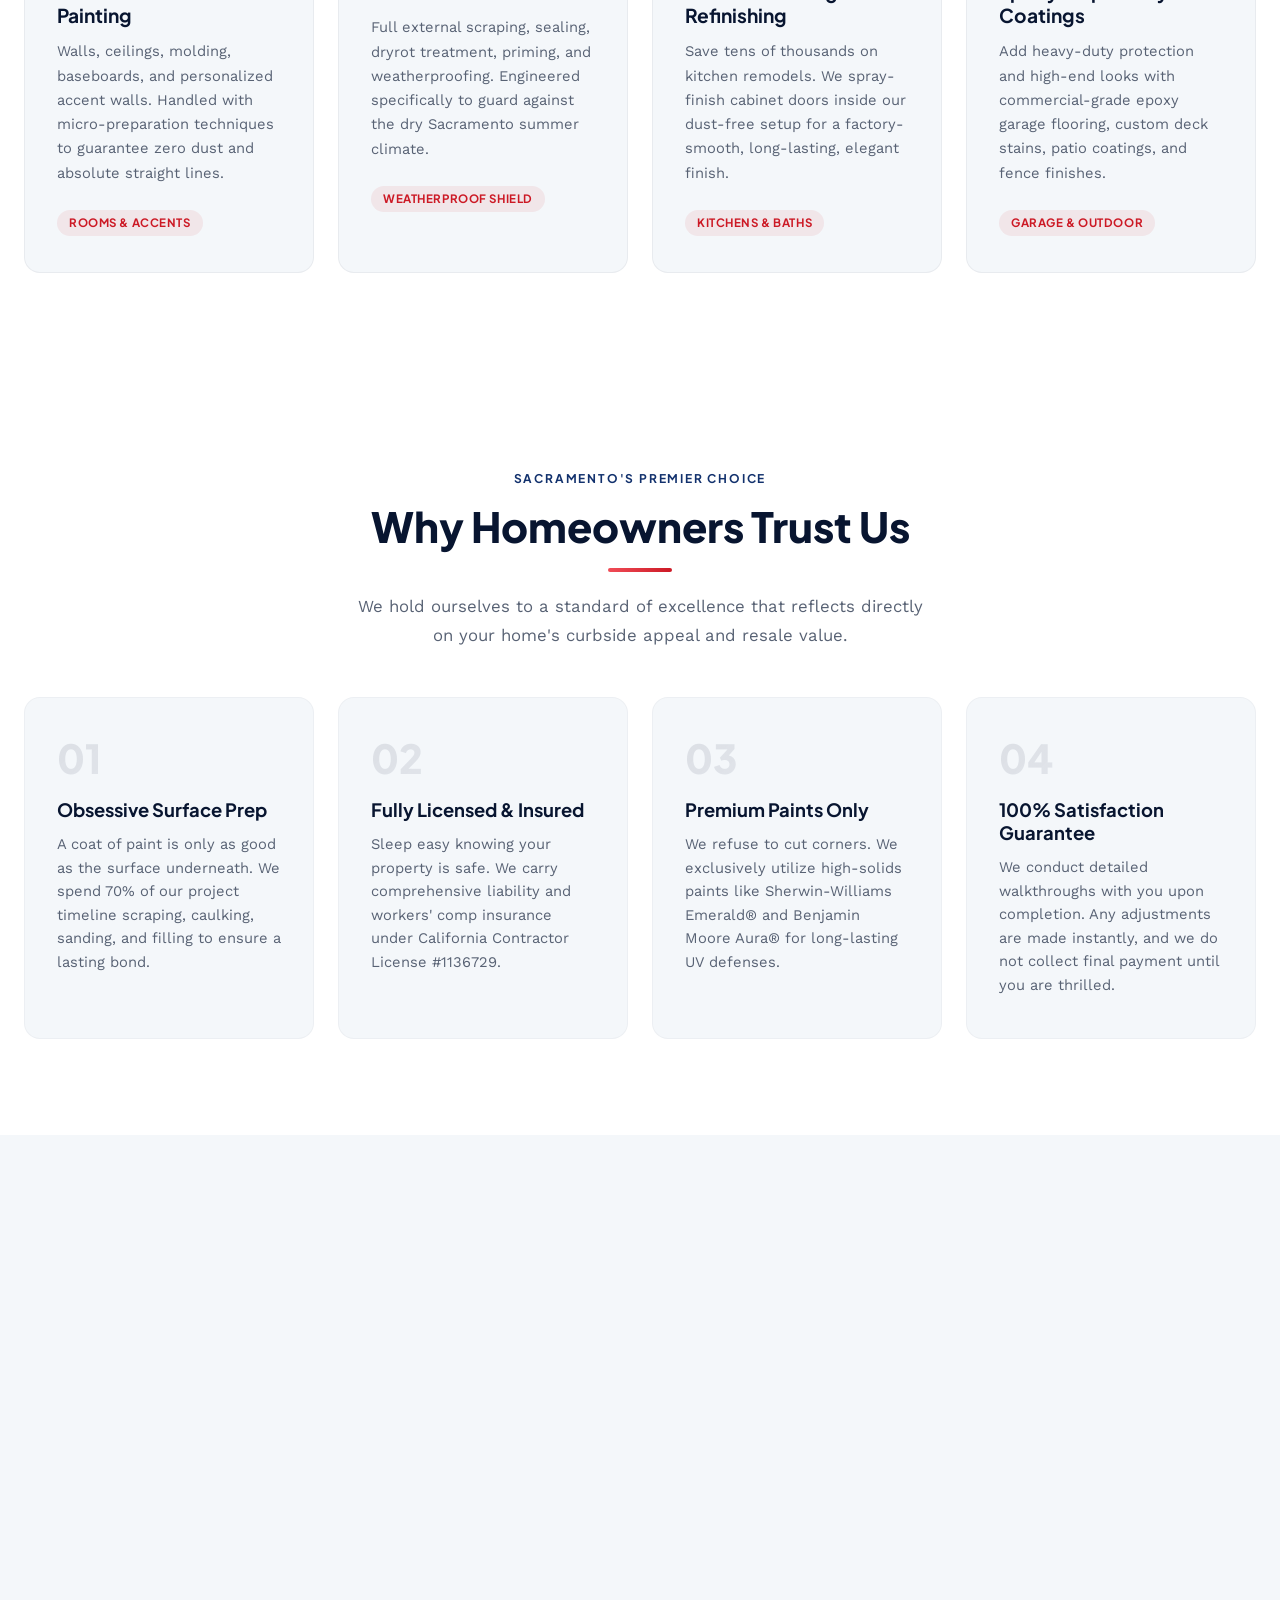
==== commit 87b35c8d: "Rebrand to the red, white and navy logo New script logo (spelling corrected to Coronado's) in the he" ====
--- a/index.html
+++ b/index.html
@@ -34,7 +34,7 @@
     "@type": "HousePainter",
     "name": "Coronado's Painting",
     "url": "https://coronadospainting.net/",
-    "logo": "https://coronadospainting.net/assets/Coronados_Painting_Logo_Transparent.png",
+    "logo": "https://coronadospainting.net/assets/logo-redblue.png",
     "image": "https://coronadospainting.net/assets/hero-home.png",
     "description": "Residential interior, exterior, cabinet painting, and deck staining across the Sacramento valley. CA State License #1136729.",
     "telephone": "+1-916-301-8533",
@@ -68,7 +68,7 @@
   <header id="header">
     <nav class="nav-container">
       <a href="#hero" class="nav-logo" id="nav-logo-link" aria-label="Coronado's Painting Home">
-        <img src="assets/Coronados_Painting_Logo_Transparent.png" alt="Coronado's Painting" class="logo-img">
+        <img src="assets/logo-redblue.png" alt="Coronado's Painting" class="logo-img">
       </a>
 
       <!-- Desktop Links -->
@@ -121,7 +121,7 @@
         <!-- Hero Text -->
         <div class="hero-content">
           <img
-            src="assets/Coronados_Painting_Logo_Transparent.png"
+            src="assets/logo-redblue.png"
             alt="Coronado's Painting"
             class="hero-logo"
           />
@@ -516,7 +516,7 @@
         <div class="footer-col brand-col">
           <div class="footer-logo">
             <div class="footer-logo-img-wrapper">
-              <img src="assets/Coronados_Painting_Logo_Transparent.png" alt="Coronado's Painting" class="footer-logo-img">
+              <img src="assets/logo-redblue.png" alt="Coronado's Painting" class="footer-logo-img">
             </div>
           </div>
           <p class="footer-desc">
--- a/styles.css
+++ b/styles.css
@@ -9,14 +9,14 @@
    in git history — see the "theme-preview" branch pattern used
    previously in this repo to compare/revert. ───────────────── */
 :root {
-  /* HSL Colors — Gold & Black preview palette */
-  --primary-hsl:       40, 18%, 20%;   /* Warm Black       #3C362A */
-  --secondary-hsl:     40, 22%, 8%;    /* Near-Black       #191610 */
-  --tertiary-hsl:      46, 65%, 52%;   /* Bright Gold      #D4AF35 */
-  --accent-hsl:        38, 62%, 36%;   /* Deep Antique Gold #956B23 */
-  --neutral-bg-hsl:    40, 25%, 97%;   /* Warm Ivory       #F9F8F5 */
-  --sage-muted-hsl:    40, 10%, 55%;   /* Warm Muted Gray */
-  --slate-gray-hsl:    38, 10%, 42%;   /* Warm Slate Gray */
+  /* HSL Colors — Red, White & Navy logo palette */
+  --primary-hsl:       220, 71%, 25%;  /* Logo Navy        #12306D */
+  --secondary-hsl:     221, 70%, 11%;  /* Deep Navy        #08142F */
+  --tertiary-hsl:      356, 85%, 62%;  /* Bright Red (on dark) #F14955 */
+  --accent-hsl:        356, 78%, 45%;  /* Logo Red         #CC1926 */
+  --neutral-bg-hsl:    216, 40%, 97%;  /* Cool White       #F5F7FB */
+  --sage-muted-hsl:    218, 12%, 55%;   /* Warm Muted Gray */
+  --slate-gray-hsl:    218, 14%, 40%;   /* Warm Slate Gray */
 
   /* Compiled Colors */
   --primary:           hsl(var(--primary-hsl));
@@ -120,7 +120,7 @@
   z-index: 1000;
   display: flex;
   align-items: center;
-  border-bottom: 1px solid rgba(25, 22, 16, 0.05);
+  border-bottom: 1px solid rgba(8, 20, 47, 0.05);
   background-color: rgba(248, 249, 250, 0.8);
   backdrop-filter: blur(20px) saturate(180%);
   -webkit-backdrop-filter: blur(20px) saturate(180%);
@@ -131,7 +131,7 @@
 #header.scrolled {
   height: 70px;
   background-color: rgba(248, 249, 250, 0.95);
-  border-bottom: 1px solid rgba(60, 54, 42, 0.1);
+  border-bottom: 1px solid rgba(18, 48, 109, 0.1);
   box-shadow: 0 4px 30px rgba(0, 0, 0, 0.03);
 }
 
@@ -158,7 +158,7 @@
 }
 
 .logo-img {
-  height: 50px;
+  height: 62px;
   width: auto;
   object-fit: contain;
   transition: height var(--transition-smooth), transform var(--transition-smooth);
@@ -166,7 +166,7 @@
 }
 
 #header.scrolled .logo-img {
-  height: 44px;
+  height: 52px;
 }
 
 .nav-logo:hover .logo-img {
@@ -269,13 +269,13 @@
   padding: 10px 20px;
   border-radius: var(--radius-full);
   transition: transform var(--transition-fast), background-color var(--transition-fast), box-shadow var(--transition-fast);
-  box-shadow: 0 4px 14px rgba(60, 54, 42, 0.2);
+  box-shadow: 0 4px 14px rgba(18, 48, 109, 0.2);
 }
 
 .nav-phone:hover {
   background-color: var(--secondary);
   transform: translateY(-2px);
-  box-shadow: 0 6px 20px rgba(25, 22, 16, 0.25);
+  box-shadow: 0 6px 20px rgba(8, 20, 47, 0.25);
 }
 
 .phone-icon {
@@ -373,7 +373,7 @@
   padding: 14px 28px;
   border-radius: var(--radius-full);
   margin-top: 16px;
-  box-shadow: 0 4px 14px rgba(149, 107, 35, 0.3);
+  box-shadow: 0 4px 14px rgba(204, 25, 38, 0.3);
 }
 
 /* ─── Hero Section with Quote Form ─────────────────────────── */
@@ -409,7 +409,7 @@
   left: 0;
   width: 100%;
   height: 100%;
-  background: linear-gradient(135deg, rgba(25, 22, 16, 0.96) 0%, rgba(60, 54, 42, 0.88) 55%, rgba(25, 28, 29, 0.82) 100%);
+  background: linear-gradient(135deg, rgba(8, 20, 47, 0.96) 0%, rgba(18, 48, 109, 0.88) 55%, rgba(25, 28, 29, 0.82) 100%);
   z-index: 2;
 }
 
@@ -465,8 +465,8 @@
   font-size: 0.8rem;
   font-weight: 700;
   color: var(--tertiary); /* bright gold reads far better than deep gold against the dark hero */
-  background-color: rgba(212, 175, 53, 0.15);
-  border: 1px solid rgba(212, 175, 53, 0.3);
+  background-color: rgba(241, 73, 85, 0.15);
+  border: 1px solid rgba(241, 73, 85, 0.3);
   padding: 6px 14px;
   border-radius: var(--radius-full);
   text-transform: uppercase;
@@ -489,7 +489,7 @@
 }
 
 .gradient-text {
-  background: linear-gradient(90deg, #f4e6be, #dec37c);
+  background: linear-gradient(90deg, #ffd9dc, #ff7a83);
   -webkit-background-clip: text;
   -webkit-text-fill-color: transparent;
 }
@@ -520,7 +520,7 @@
 }
 
 .trust-check {
-  color: #f4e6be;
+  color: #ffd9dc;
   font-weight: 900;
 }
 
@@ -609,8 +609,8 @@
 .form-group select:focus,
 .form-group textarea:focus {
   background: rgba(255, 255, 255, 0.12);
-  border-color: #dec37c;
-  box-shadow: 0 0 0 3px rgba(222, 195, 124, 0.25);
+  border-color: #ff7a83;
+  box-shadow: 0 0 0 3px rgba(255, 122, 131, 0.25);
 }
 
 .form-group select {
@@ -638,7 +638,7 @@
 }
 
 .form-group select:focus + .select-wrapper::after {
-  color: #dec37c;
+  color: #ff7a83;
 }
 
 .form-group select option {
@@ -690,8 +690,8 @@
 .form-group textarea:user-valid {
   /* Gold, not the near-black primary — primary would be invisible against
      this dark glassmorphic form now that the theme is black/gold. */
-  border-color: rgba(212, 175, 53, 0.55);
-  box-shadow: 0 0 0 3px rgba(212, 175, 53, 0.12);
+  border-color: rgba(241, 73, 85, 0.55);
+  box-shadow: 0 0 0 3px rgba(241, 73, 85, 0.12);
 }
 
 /* Submit Form Button */
@@ -712,14 +712,14 @@
   align-items: center;
   justify-content: center;
   gap: 8px;
-  box-shadow: 0 4px 20px rgba(149, 107, 35, 0.3);
+  box-shadow: 0 4px 20px rgba(204, 25, 38, 0.3);
   transition: transform var(--transition-fast), box-shadow var(--transition-fast), background var(--transition-fast);
   min-height: 48px;
 }
 
 .submit-btn:hover {
   transform: translateY(-2px);
-  box-shadow: 0 8px 30px rgba(149, 107, 35, 0.45);
+  box-shadow: 0 8px 30px rgba(204, 25, 38, 0.45);
 }
 
 .submit-btn:active {
@@ -743,7 +743,7 @@
   left: 0;
   width: 100%;
   height: 100%;
-  background: rgba(25, 22, 16, 0.98);
+  background: rgba(8, 20, 47, 0.98);
   z-index: 10;
   display: flex;
   align-items: center;
@@ -776,9 +776,9 @@
   border-radius: var(--radius-full);
   display: block;
   stroke-width: 2;
-  stroke: #dec37c;
+  stroke: #ff7a83;
   stroke-miterlimit: 10;
-  box-shadow: inset 0px 0px 0px #dec37c;
+  box-shadow: inset 0px 0px 0px #ff7a83;
   margin: 0 auto 24px;
 }
 
@@ -911,7 +911,7 @@
 
 .service-card {
   background-color: var(--neutral-bg);
-  border: 1px solid rgba(25, 22, 16, 0.05);
+  border: 1px solid rgba(8, 20, 47, 0.05);
   border-radius: var(--radius-lg);
   transition: transform var(--transition-smooth), border-color var(--transition-smooth), box-shadow var(--transition-smooth);
   position: relative;
@@ -920,8 +920,8 @@
 
 .service-card:hover {
   transform: translateY(-8px);
-  border-color: rgba(60, 54, 42, 0.15);
-  box-shadow: 0 16px 40px rgba(25, 22, 16, 0.06);
+  border-color: rgba(18, 48, 109, 0.15);
+  box-shadow: 0 16px 40px rgba(8, 20, 47, 0.06);
 }
 
 .service-card-image {
@@ -985,7 +985,7 @@
   text-transform: uppercase;
   letter-spacing: 0.05em;
   color: var(--accent);
-  background-color: rgba(149, 107, 35, 0.08);
+  background-color: rgba(204, 25, 38, 0.08);
   padding: 4px 12px;
   border-radius: var(--radius-full);
 }
@@ -994,7 +994,7 @@
 .showcase-section {
   padding: 80px 24px 96px;
   background-color: var(--neutral-bg);
-  border-block: 1px solid rgba(25, 22, 16, 0.05);
+  border-block: 1px solid rgba(8, 20, 47, 0.05);
   content-visibility: auto;
   contain-intrinsic-size: auto none auto 750px;
 }
@@ -1049,13 +1049,13 @@
   letter-spacing: 0.08em;
   padding: 16px 36px;
   border-radius: var(--radius-md);
-  box-shadow: 0 4px 20px rgba(149, 107, 35, 0.3);
+  box-shadow: 0 4px 20px rgba(204, 25, 38, 0.3);
   transition: transform var(--transition-fast), box-shadow var(--transition-fast);
 }
 
 .cta-band-btn:hover {
   transform: translateY(-2px);
-  box-shadow: 0 8px 30px rgba(149, 107, 35, 0.45);
+  box-shadow: 0 8px 30px rgba(204, 25, 38, 0.45);
 }
 
 .showcase-info {
@@ -1094,7 +1094,7 @@
   border-radius: var(--radius-full);
   flex-shrink: 0;
   margin-top: 9px;
-  box-shadow: 0 0 10px rgba(212, 175, 53, 0.4);
+  box-shadow: 0 0 10px rgba(241, 73, 85, 0.4);
 }
 
 .showcase-bullet h3 {
@@ -1138,8 +1138,8 @@
   scroll-snap-align: center;
   border-radius: var(--radius-lg);
   overflow: hidden;
-  box-shadow: 0 20px 60px rgba(25, 22, 16, 0.12);
-  border: 1px solid rgba(25, 22, 16, 0.08);
+  box-shadow: 0 20px 60px rgba(8, 20, 47, 0.12);
+  border: 1px solid rgba(8, 20, 47, 0.08);
   background-color: var(--white);
   transition: transform var(--transition-fast), box-shadow var(--transition-fast);
 }
@@ -1158,7 +1158,7 @@
 
 .gallery-item:hover {
   transform: translateY(-4px);
-  box-shadow: 0 24px 70px rgba(25, 22, 16, 0.18);
+  box-shadow: 0 24px 70px rgba(8, 20, 47, 0.18);
 }
 
 .gallery-item img {
@@ -1203,7 +1203,7 @@
 }
 
 .gallery-item-video:hover .play-button {
-  background: rgba(149, 107, 35, 0.9);
+  background: rgba(204, 25, 38, 0.9);
   transform: translate(-50%, -50%) scale(1.08);
 }
 
@@ -1224,13 +1224,13 @@
   height: 46px;
   border-radius: var(--radius-full);
   background-color: rgba(255, 255, 255, 0.95);
-  border: 1px solid rgba(25, 22, 16, 0.1);
+  border: 1px solid rgba(8, 20, 47, 0.1);
   color: var(--primary);
   cursor: pointer;
   display: flex;
   align-items: center;
   justify-content: center;
-  box-shadow: 0 8px 24px rgba(25, 22, 16, 0.15);
+  box-shadow: 0 8px 24px rgba(8, 20, 47, 0.15);
   z-index: 10;
   transition: background-color var(--transition-fast), color var(--transition-fast), transform var(--transition-fast);
 }
@@ -1284,7 +1284,7 @@
   width: 10px;
   height: 10px;
   border-radius: var(--radius-full);
-  background-color: rgba(25, 22, 16, 0.2);
+  background-color: rgba(8, 20, 47, 0.2);
   border: none;
   cursor: pointer;
   transition: background-color var(--transition-fast), transform var(--transition-fast);
@@ -1292,7 +1292,7 @@
 }
 
 .carousel-dot:hover {
-  background-color: rgba(25, 22, 16, 0.4);
+  background-color: rgba(8, 20, 47, 0.4);
 }
 
 .carousel-dot.active {
@@ -1456,8 +1456,8 @@
   }
 
   .why-card {
-    border: 1px solid rgba(25, 22, 16, 0.07);
-    box-shadow: 0 2px 12px rgba(25, 22, 16, 0.04);
+    border: 1px solid rgba(8, 20, 47, 0.07);
+    box-shadow: 0 2px 12px rgba(8, 20, 47, 0.04);
   }
 }
 
@@ -1465,14 +1465,14 @@
   background-color: var(--neutral-bg);
   border-radius: var(--radius-lg);
   padding: 40px 32px;
-  border: 1px solid rgba(25, 22, 16, 0.03);
+  border: 1px solid rgba(8, 20, 47, 0.03);
   position: relative;
   transition: transform var(--transition-smooth), border-color var(--transition-smooth);
 }
 
 .why-card:hover {
   transform: translateY(-6px);
-  border-color: rgba(149, 107, 35, 0.15);
+  border-color: rgba(204, 25, 38, 0.15);
 }
 
 .why-num {
@@ -1480,7 +1480,7 @@
   font-size: 2.5rem;
   font-weight: 800;
   line-height: 1;
-  background: linear-gradient(135deg, rgba(25, 22, 16, 0.1) 0%, rgba(60, 54, 42, 0.05) 100%);
+  background: linear-gradient(135deg, rgba(8, 20, 47, 0.1) 0%, rgba(18, 48, 109, 0.05) 100%);
   -webkit-background-clip: text;
   -webkit-text-fill-color: transparent;
   margin-bottom: 20px;
@@ -1541,8 +1541,8 @@
   background-color: var(--white);
   border-radius: var(--radius-lg);
   padding: 32px;
-  border: 1px solid rgba(25, 22, 16, 0.06);
-  box-shadow: 0 10px 30px rgba(25, 22, 16, 0.03);
+  border: 1px solid rgba(8, 20, 47, 0.06);
+  box-shadow: 0 10px 30px rgba(8, 20, 47, 0.03);
   display: flex;
   flex-direction: column;
   justify-content: space-between;
@@ -1554,8 +1554,8 @@
   background-color: var(--white);
   border-radius: var(--radius-lg);
   padding: 32px;
-  border: 1px solid rgba(25, 22, 16, 0.06);
-  box-shadow: 0 10px 30px rgba(25, 22, 16, 0.03);
+  border: 1px solid rgba(8, 20, 47, 0.06);
+  box-shadow: 0 10px 30px rgba(8, 20, 47, 0.03);
   display: flex;
   flex-direction: column;
   justify-content: space-between;
@@ -1652,8 +1652,8 @@
   display: flex;
   align-items: center;
   gap: 16px;
-  background-color: rgba(60, 54, 42, 0.05);
-  border: 1px solid rgba(60, 54, 42, 0.1);
+  background-color: rgba(18, 48, 109, 0.05);
+  border: 1px solid rgba(18, 48, 109, 0.1);
   padding: 14px 20px;
   border-radius: var(--radius-md);
   color: var(--primary);
@@ -1698,7 +1698,7 @@
 
 .city-badge {
   background-color: var(--white);
-  border: 1px solid rgba(25, 22, 16, 0.04);
+  border: 1px solid rgba(8, 20, 47, 0.04);
   border-radius: var(--radius-md);
   padding: 18px 24px;
   display: flex;
@@ -1709,8 +1709,8 @@
 
 .city-badge:hover {
   transform: translateY(-3px);
-  border-color: rgba(60, 54, 42, 0.1);
-  box-shadow: 0 8px 24px rgba(25, 22, 16, 0.04);
+  border-color: rgba(18, 48, 109, 0.1);
+  box-shadow: 0 8px 24px rgba(8, 20, 47, 0.04);
 }
 
 .city-icon {
@@ -1783,7 +1783,7 @@
 }
 
 .footer-logo .logo-text .highlight {
-  color: #dec37c;
+  color: #ff7a83;
 }
 
 .footer-logo-img-wrapper {
@@ -1803,7 +1803,7 @@
 }
 
 .footer-logo-img {
-  height: 28px;
+  height: 64px;
   width: auto;
   object-fit: contain;
 }
@@ -1821,9 +1821,9 @@
   font-weight: 700;
   text-transform: uppercase;
   letter-spacing: 0.05em;
-  color: #dec37c;
-  background-color: rgba(222, 195, 124, 0.1);
-  border: 1px solid rgba(222, 195, 124, 0.25);
+  color: #ff7a83;
+  background-color: rgba(255, 122, 131, 0.1);
+  border: 1px solid rgba(255, 122, 131, 0.25);
   padding: 4px 12px;
   border-radius: var(--radius-full);
 }
@@ -1886,7 +1886,7 @@
 }
 
 a.contact-value:hover {
-  color: #dec37c;
+  color: #ff7a83;
 }
 
 .footer-bottom {
@@ -1982,7 +1982,7 @@
 .mobile-call-btn {
   background-color: var(--accent);
   color: var(--white);
-  box-shadow: 0 4px 14px rgba(149, 107, 35, 0.35);
+  box-shadow: 0 4px 14px rgba(204, 25, 38, 0.35);
 }
 
 .mobile-call-btn:active {
